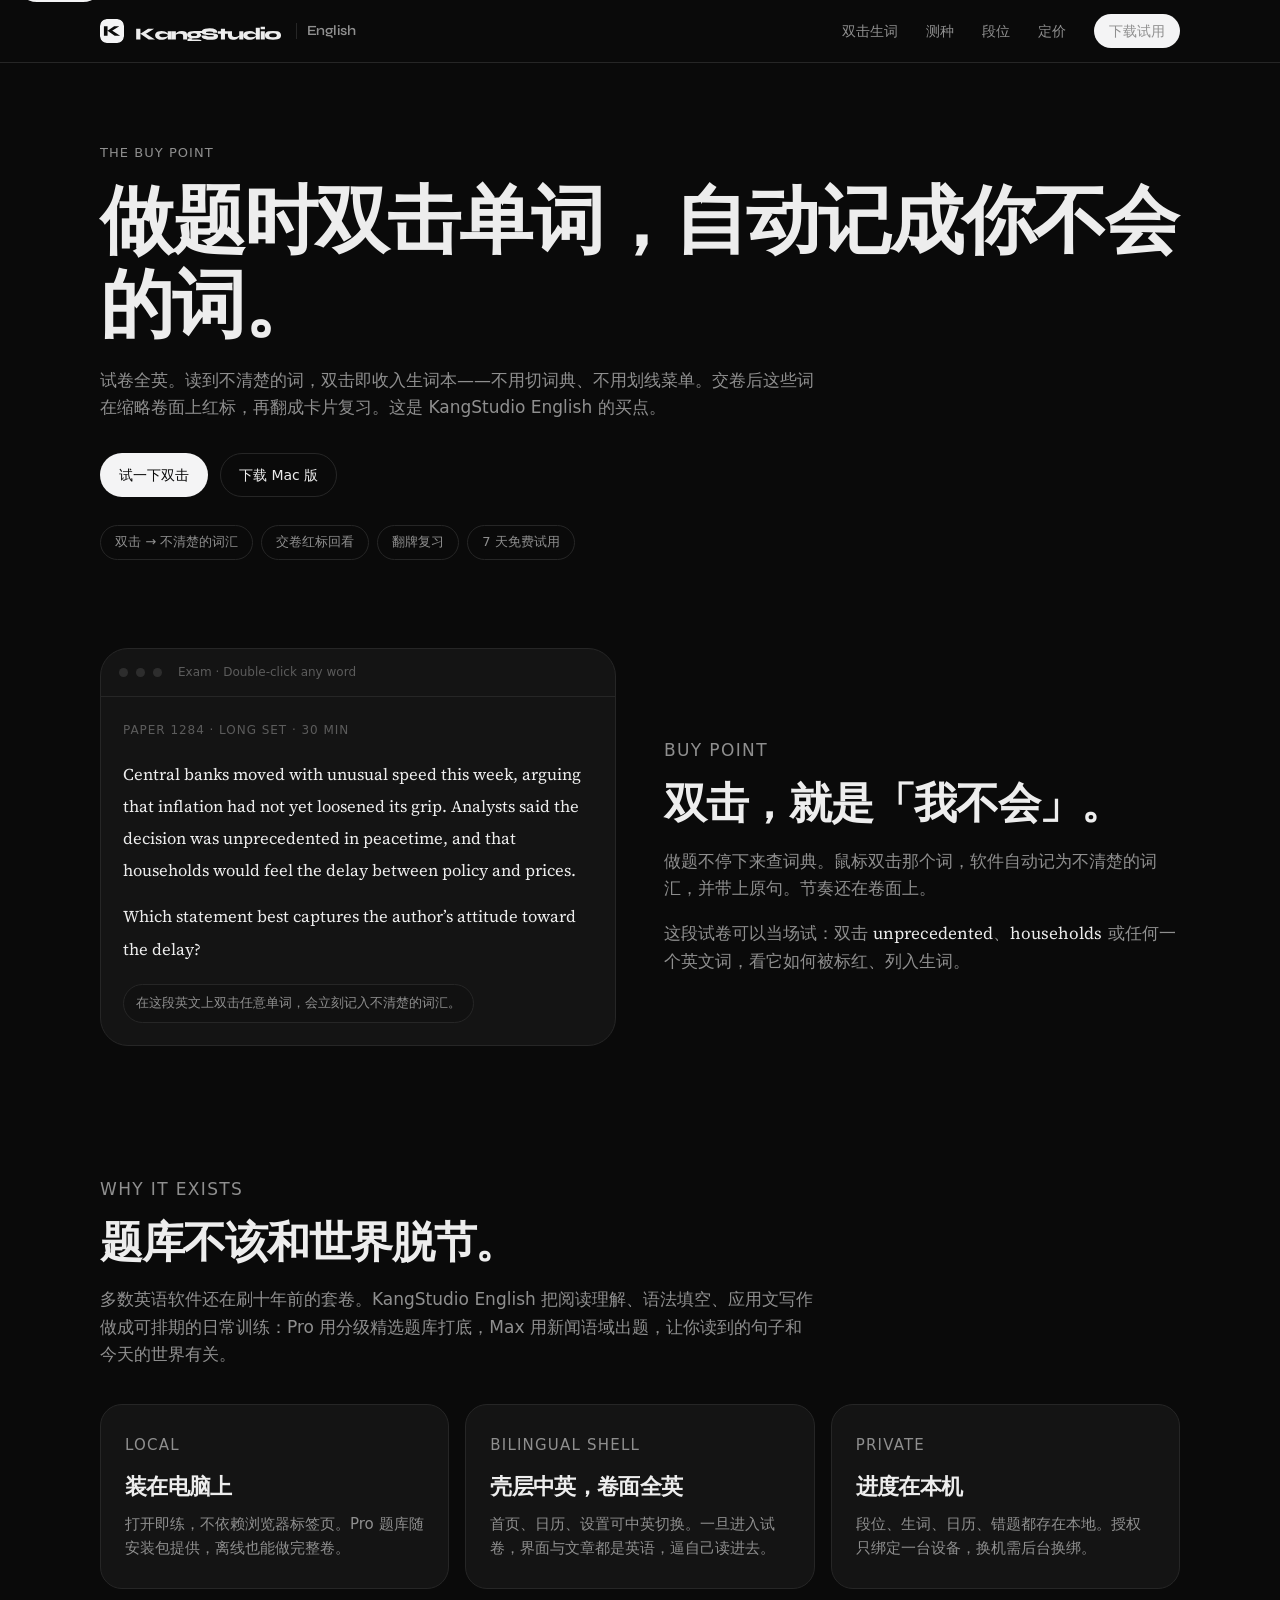
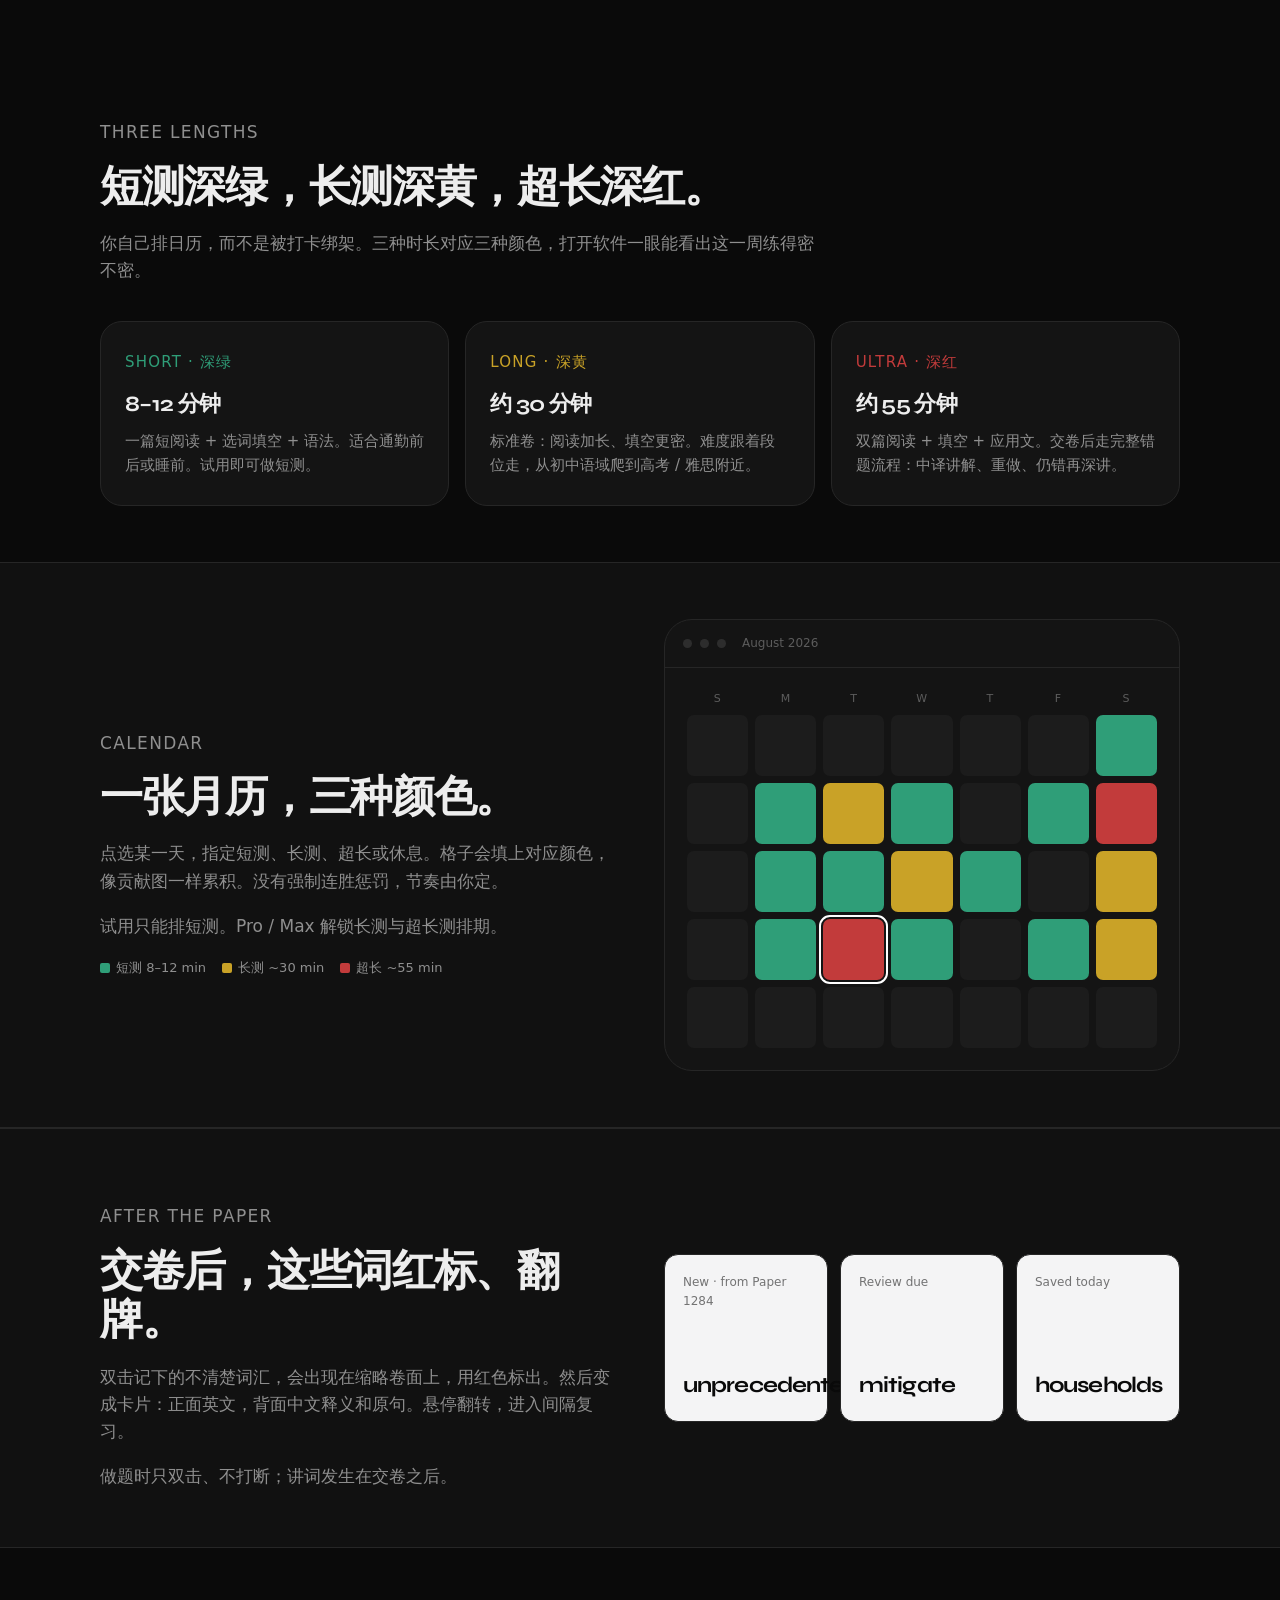
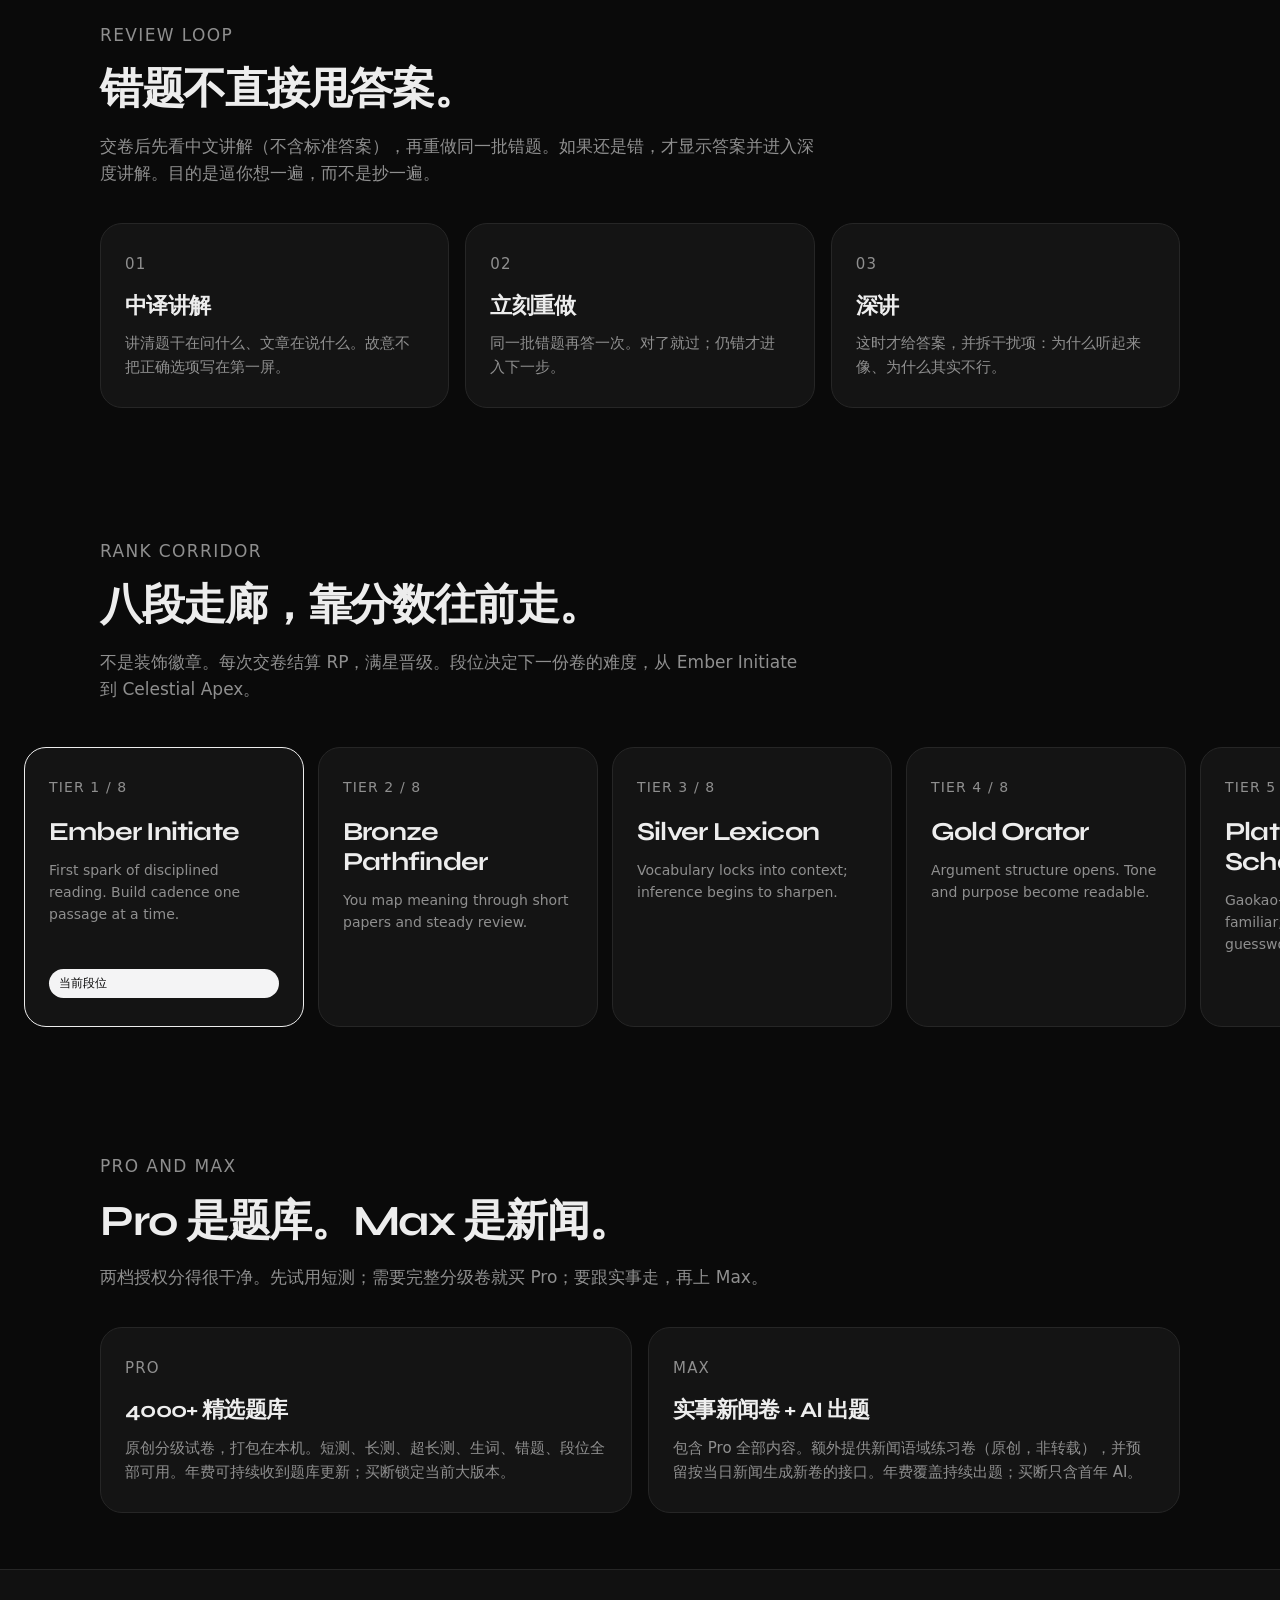
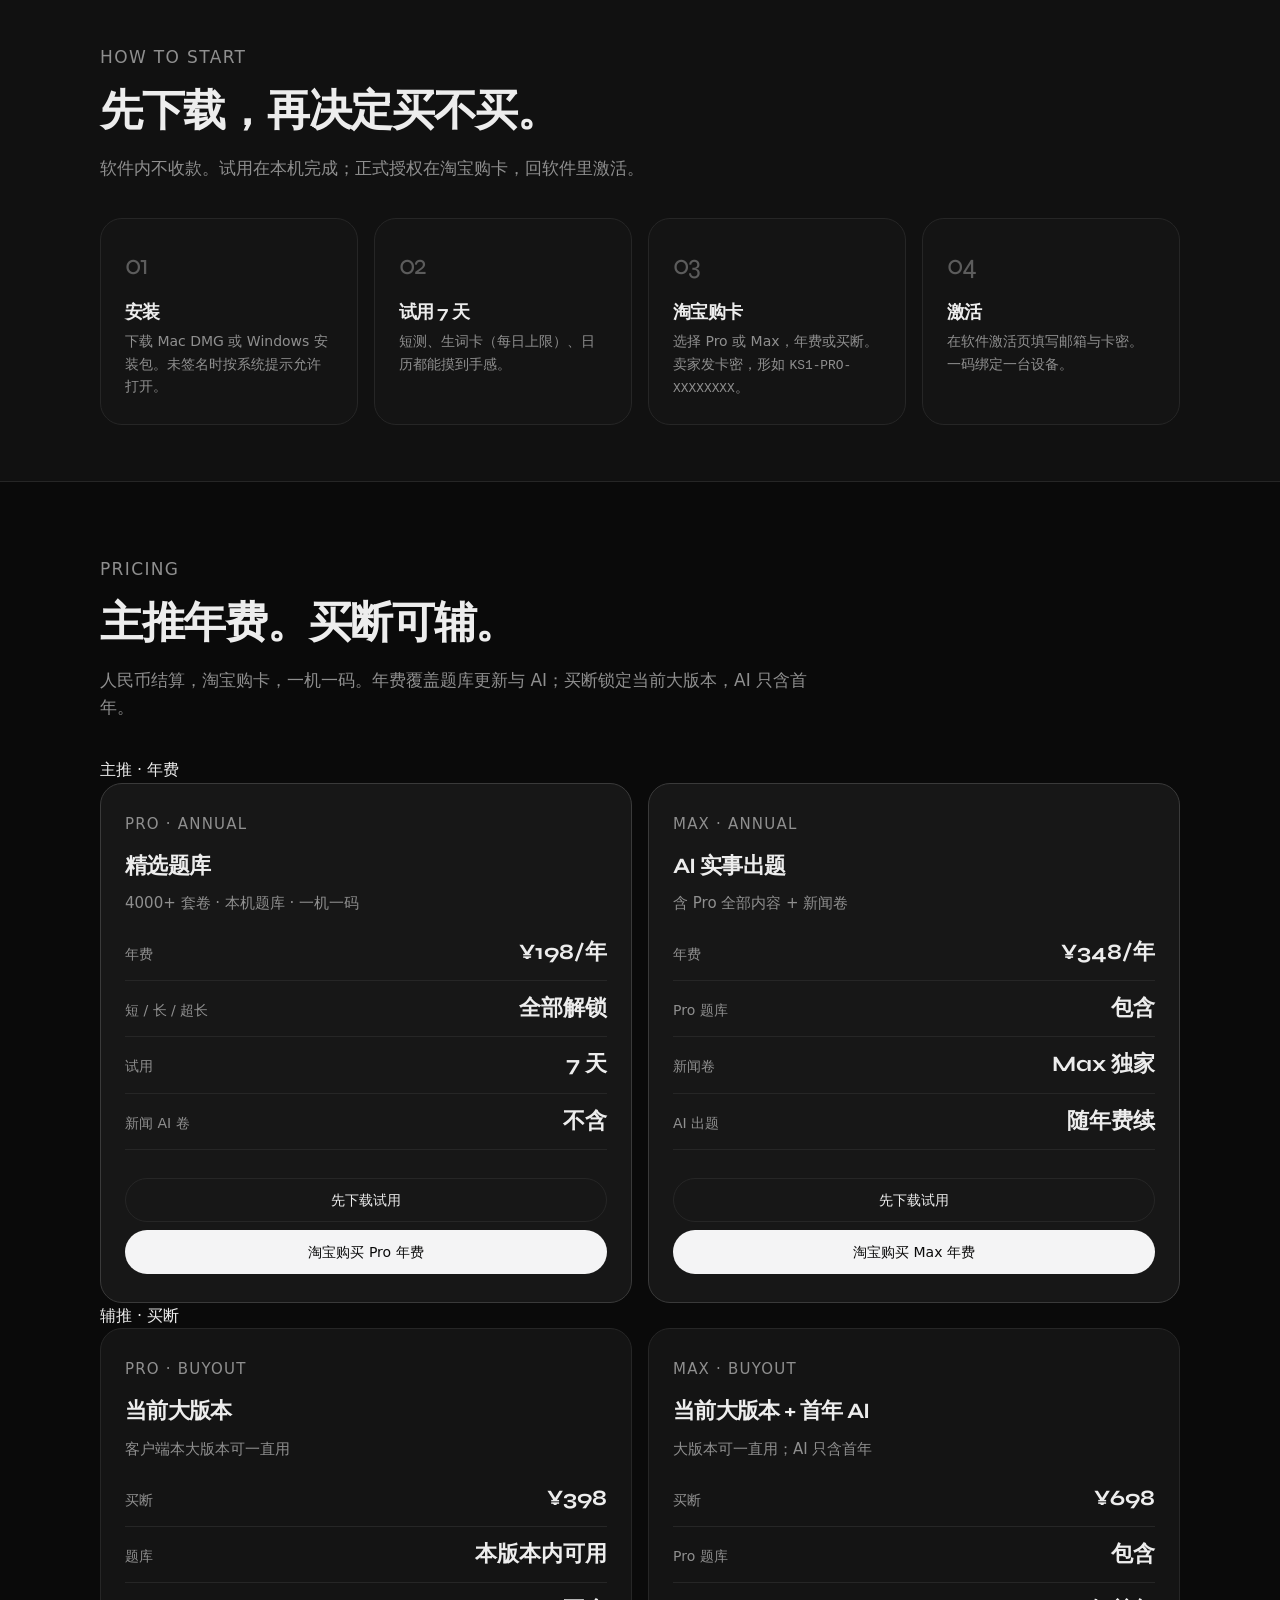
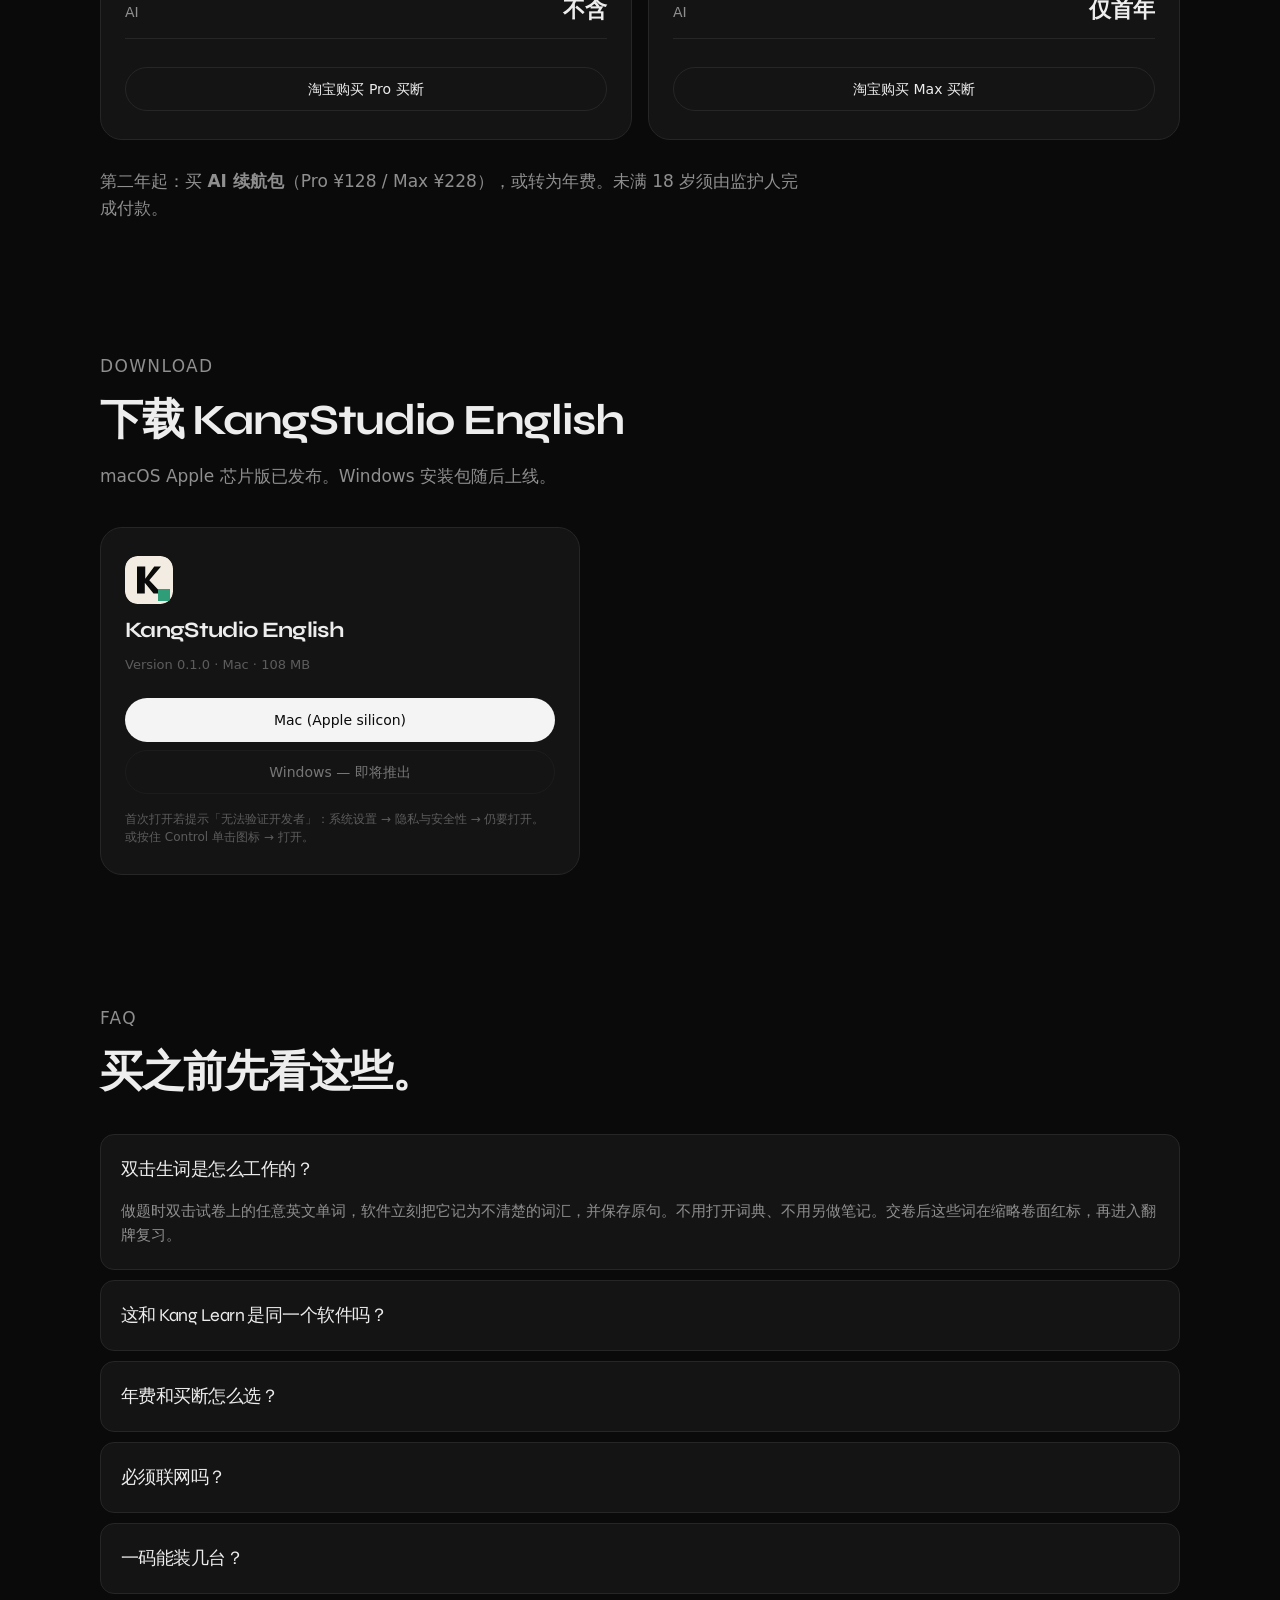
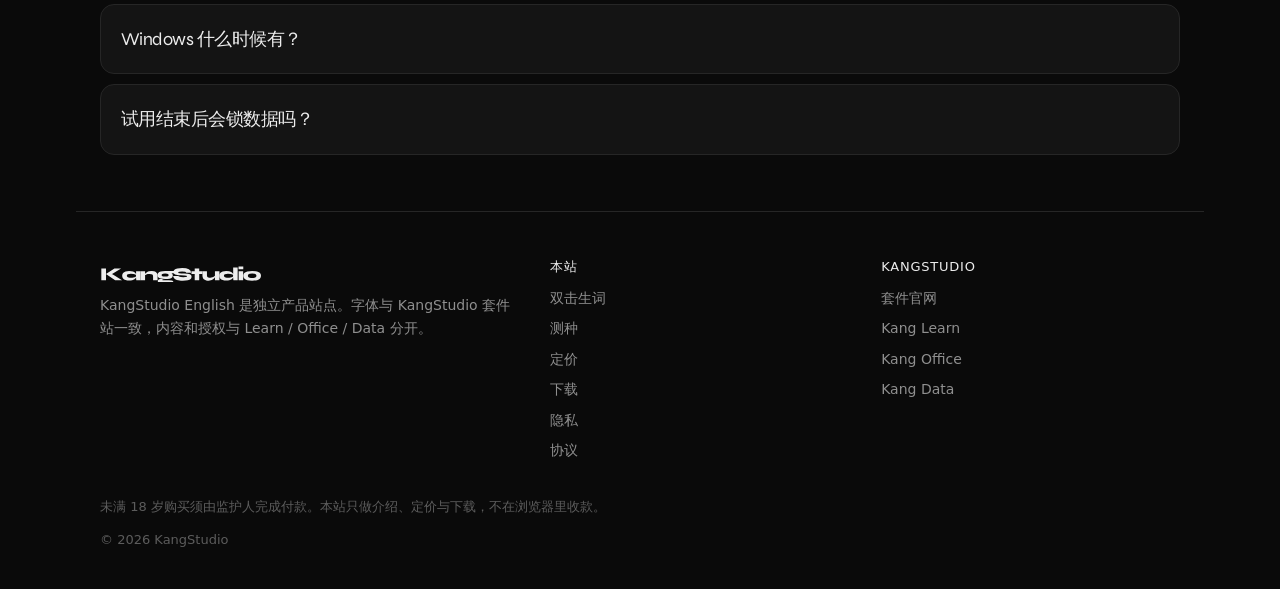
==== index.html @ e3a76028 "Update index.html for the double-click vocab buy point." ====
<!DOCTYPE html>
<html lang="zh-CN">
<head>
  <meta charset="utf-8">
  <meta name="viewport" content="width=device-width, initial-scale=1">
  <title>KangStudio English · 桌面英语学习软件</title>
  <meta name="description" content="做题时双击单词，自动记为不清楚的词汇。KangStudio English：全英试卷、交卷红标、翻牌复习、4000+ 题库。Mac / Windows，7 天试用。">
  <link rel="canonical" href="https://kang998851.github.io/kangstudio-english/">
  <link rel="icon" href="favicon.svg" type="image/svg+xml">
  <link rel="preconnect" href="https://fonts.googleapis.com">
  <link rel="preconnect" href="https://fonts.gstatic.com" crossorigin>
  <link href="https://fonts.googleapis.com/css2?family=Syne:wght@500;600;700;800&family=Source+Serif+4:opsz,wght@8..60,400;8..60,600&display=swap" rel="stylesheet">
  <link rel="stylesheet" href="styles.css">
</head>
<body>
  <a class="skip" href="#main">跳到正文</a>

  <header class="site-header">
    <div class="header-inner">
      <a class="brand" href="#top" aria-label="KangStudio English">
        <svg class="brand-mark" viewBox="0 0 32 32" width="24" height="24" aria-hidden="true">
          <rect width="32" height="32" rx="8.5" fill="currentColor"/>
          <path fill="#0a0a0a" d="M15.57 16.1V15.01L26.8 22.23H19.56L10.03 15.61L18.82 9.77H25.75ZM5.2 9.77H10.06V22.23H5.2Z"/>
        </svg>
        <span class="brand-type" aria-hidden="true"></span>
        <span class="brand-product">English</span>
      </a>

      <input class="nav-check" type="checkbox" id="nav-toggle">
      <label class="nav-toggle" for="nav-toggle">
        <span class="sr-only">打开菜单</span>
        <span class="nav-toggle-bar"></span>
      </label>

      <nav class="nav" aria-label="本页">
        <a href="#buy">双击生词</a>
        <a href="#exams">测种</a>
        <a href="#ranks">段位</a>
        <a href="#pricing">定价</a>
        <a class="btn btn-solid btn-sm" href="#download">下载试用</a>
      </nav>
    </div>
  </header>

  <main id="main">
    <section class="hero" id="top">
      <p class="eyebrow">The buy point</p>
      <h1>做题时双击单词，自动记成你不会的词。</h1>
      <p class="lede">试卷全英。读到不清楚的词，双击即收入生词本——不用切词典、不用划线菜单。交卷后这些词在缩略卷面上红标，再翻成卡片复习。这是 KangStudio English 的买点。</p>
      <div class="hero-actions">
        <a class="btn btn-solid" href="#buy">试一下双击</a>
        <a class="btn btn-ghost" href="#download">下载 Mac 版</a>
      </div>
      <ul class="pills">
        <li>双击 → 不清楚的词汇</li>
        <li>交卷红标回看</li>
        <li>翻牌复习</li>
        <li>7 天免费试用</li>
      </ul>
    </section>

    <section class="section" id="buy">
      <div class="split">
        <div class="chrome">
          <div class="chrome-bar"><i></i><i></i><i></i><span>Exam · Double-click any word</span></div>
          <div class="chrome-body">
            <article class="exam-paper" id="demo-paper">
              <p class="meta">Paper 1284 · Long set · 30 min</p>
              <p>Central banks moved with unusual speed this week, arguing that inflation had not yet loosened its grip. Analysts said the decision was unprecedented in peacetime, and that households would feel the delay between policy and prices.</p>
              <p class="stem">Which statement best captures the author’s attitude toward the delay?</p>
            </article>
            <p class="toast" id="demo-toast">在这段英文上双击任意单词，会立刻记入不清楚的词汇。</p>
            <ul class="saved-words" id="demo-saved" hidden></ul>
          </div>
        </div>
        <div class="split-copy">
          <p class="eyebrow">Buy point</p>
          <h2>双击，就是「我不会」。</h2>
          <p>做题不停下来查词典。鼠标双击那个词，软件自动记为不清楚的词汇，并带上原句。节奏还在卷面上。</p>
          <p>这段试卷可以当场试：双击 <em>unprecedented</em>、<em>households</em> 或任何一个英文词，看它如何被标红、列入生词。</p>
        </div>
      </div>
    </section>

    <section class="section" id="story">
      <div class="section-head">
        <p class="eyebrow">Why it exists</p>
        <h2>题库不该和世界脱节。</h2>
        <p>多数英语软件还在刷十年前的套卷。KangStudio English 把阅读理解、语法填空、应用文写作做成可排期的日常训练：Pro 用分级精选题库打底，Max 用新闻语域出题，让你读到的句子和今天的世界有关。</p>
      </div>
      <div class="card-grid">
        <article class="card">
          <p class="card-kicker">Local</p>
          <h3>装在电脑上</h3>
          <p>打开即练，不依赖浏览器标签页。Pro 题库随安装包提供，离线也能做完整卷。</p>
        </article>
        <article class="card">
          <p class="card-kicker">Bilingual shell</p>
          <h3>壳层中英，卷面全英</h3>
          <p>首页、日历、设置可中英切换。一旦进入试卷，界面与文章都是英语，逼自己读进去。</p>
        </article>
        <article class="card">
          <p class="card-kicker">Private</p>
          <h3>进度在本机</h3>
          <p>段位、生词、日历、错题都存在本地。授权只绑定一台设备，换机需后台换绑。</p>
        </article>
      </div>
    </section>

    <section class="section" id="exams">
      <div class="section-head">
        <p class="eyebrow">Three lengths</p>
        <h2>短测深绿，长测深黄，超长深红。</h2>
        <p>你自己排日历，而不是被打卡绑架。三种时长对应三种颜色，打开软件一眼能看出这一周练得密不密。</p>
      </div>
      <div class="card-grid">
        <article class="card">
          <p class="card-kicker" style="color: var(--short)">Short · 深绿</p>
          <h3>8–12 分钟</h3>
          <p>一篇短阅读 + 选词填空 + 语法。适合通勤前后或睡前。试用即可做短测。</p>
        </article>
        <article class="card">
          <p class="card-kicker" style="color: var(--long)">Long · 深黄</p>
          <h3>约 30 分钟</h3>
          <p>标准卷：阅读加长、填空更密。难度跟着段位走，从初中语域爬到高考 / 雅思附近。</p>
        </article>
        <article class="card">
          <p class="card-kicker" style="color: var(--ultra)">Ultra · 深红</p>
          <h3>约 55 分钟</h3>
          <p>双篇阅读 + 填空 + 应用文。交卷后走完整错题流程：中译讲解、重做、仍错再深讲。</p>
        </article>
      </div>
    </section>

    <section class="section band full-bleed" id="calendar">
      <div class="split">
        <div class="split-copy">
          <p class="eyebrow">Calendar</p>
          <h2>一张月历，三种颜色。</h2>
          <p>点选某一天，指定短测、长测、超长或休息。格子会填上对应颜色，像贡献图一样累积。没有强制连胜惩罚，节奏由你定。</p>
          <p>试用只能排短测。Pro / Max 解锁长测与超长测排期。</p>
          <div class="cal-legend">
            <span><b style="background:var(--short)"></b>短测 8–12 min</span>
            <span><b style="background:var(--long)"></b>长测 ~30 min</span>
            <span><b style="background:var(--ultra)"></b>超长 ~55 min</span>
          </div>
        </div>
        <div class="chrome" aria-hidden="true">
          <div class="chrome-bar"><i></i><i></i><i></i><span>August 2026</span></div>
          <div class="chrome-body">
            <div class="cal">
              <span class="cal-head">S</span><span class="cal-head">M</span><span class="cal-head">T</span><span class="cal-head">W</span><span class="cal-head">T</span><span class="cal-head">F</span><span class="cal-head">S</span>
              <span class="cal-cell"></span>
              <span class="cal-cell"></span>
              <span class="cal-cell"></span>
              <span class="cal-cell"></span>
              <span class="cal-cell"></span>
              <span class="cal-cell"></span>
              <span class="cal-cell short"></span>
              <span class="cal-cell"></span>
              <span class="cal-cell short"></span>
              <span class="cal-cell long"></span>
              <span class="cal-cell short"></span>
              <span class="cal-cell"></span>
              <span class="cal-cell short"></span>
              <span class="cal-cell ultra"></span>
              <span class="cal-cell"></span>
              <span class="cal-cell short"></span>
              <span class="cal-cell short"></span>
              <span class="cal-cell long"></span>
              <span class="cal-cell short"></span>
              <span class="cal-cell"></span>
              <span class="cal-cell long"></span>
              <span class="cal-cell"></span>
              <span class="cal-cell short"></span>
              <span class="cal-cell ultra today"></span>
              <span class="cal-cell short"></span>
              <span class="cal-cell"></span>
              <span class="cal-cell short"></span>
              <span class="cal-cell long"></span>
              <span class="cal-cell"></span>
              <span class="cal-cell"></span>
              <span class="cal-cell"></span>
              <span class="cal-cell"></span>
              <span class="cal-cell"></span>
              <span class="cal-cell"></span>
              <span class="cal-cell"></span>
            </div>
          </div>
        </div>
      </div>
    </section>

    <section class="section band full-bleed" id="vocab">
      <div class="split">
        <div class="split-copy">
          <p class="eyebrow">After the paper</p>
          <h2>交卷后，这些词红标、翻牌。</h2>
          <p>双击记下的不清楚词汇，会出现在缩略卷面上，用红色标出。然后变成卡片：正面英文，背面中文释义和原句。悬停翻转，进入间隔复习。</p>
          <p>做题时只双击、不打断；讲词发生在交卷之后。</p>
        </div>
        <div class="cards-row" aria-hidden="true">
          <div class="flip">
            <div class="flip-inner">
              <div class="flip-face flip-front"><small>New · from Paper 1284</small><strong>unprecedented</strong></div>
              <div class="flip-face flip-back"><small>原句语境</small><strong>前所未有的</strong></div>
            </div>
          </div>
          <div class="flip">
            <div class="flip-inner">
              <div class="flip-face flip-front"><small>Review due</small><strong>mitigate</strong></div>
              <div class="flip-face flip-back"><small>减轻；缓解</small><strong>减轻冲击</strong></div>
            </div>
          </div>
          <div class="flip">
            <div class="flip-inner">
              <div class="flip-face flip-front"><small>Saved today</small><strong>households</strong></div>
              <div class="flip-face flip-back"><small>家庭；住户</small><strong>会感受到滞后期</strong></div>
            </div>
          </div>
        </div>
      </div>
    </section>

    <section class="section" id="review">
      <div class="section-head">
        <p class="eyebrow">Review loop</p>
        <h2>错题不直接甩答案。</h2>
        <p>交卷后先看中文讲解（不含标准答案），再重做同一批错题。如果还是错，才显示答案并进入深度讲解。目的是逼你想一遍，而不是抄一遍。</p>
      </div>
      <div class="card-grid">
        <article class="card">
          <p class="card-kicker">01</p>
          <h3>中译讲解</h3>
          <p>讲清题干在问什么、文章在说什么。故意不把正确选项写在第一屏。</p>
        </article>
        <article class="card">
          <p class="card-kicker">02</p>
          <h3>立刻重做</h3>
          <p>同一批错题再答一次。对了就过；仍错才进入下一步。</p>
        </article>
        <article class="card">
          <p class="card-kicker">03</p>
          <h3>深讲</h3>
          <p>这时才给答案，并拆干扰项：为什么听起来像、为什么其实不行。</p>
        </article>
      </div>
    </section>

    <section class="section full-bleed" id="ranks" style="padding-bottom: 24px;">
      <div class="section-head">
        <p class="eyebrow">Rank corridor</p>
        <h2>八段走廊，靠分数往前走。</h2>
        <p>不是装饰徽章。每次交卷结算 RP，满星晋级。段位决定下一份卷的难度，从 Ember Initiate 到 Celestial Apex。</p>
      </div>
      <div class="ranks" tabindex="0" aria-label="段位走廊">
        <article class="rank-card now">
          <div>
            <p class="card-kicker">Tier 1 / 8</p>
            <h3>Ember Initiate</h3>
            <p>First spark of disciplined reading. Build cadence one passage at a time.</p>
          </div>
          <span class="tag">当前段位</span>
        </article>
        <article class="rank-card">
          <div>
            <p class="card-kicker">Tier 2 / 8</p>
            <h3>Bronze Pathfinder</h3>
            <p>You map meaning through short papers and steady review.</p>
          </div>
        </article>
        <article class="rank-card">
          <div>
            <p class="card-kicker">Tier 3 / 8</p>
            <h3>Silver Lexicon</h3>
            <p>Vocabulary locks into context; inference begins to sharpen.</p>
          </div>
        </article>
        <article class="rank-card">
          <div>
            <p class="card-kicker">Tier 4 / 8</p>
            <h3>Gold Orator</h3>
            <p>Argument structure opens. Tone and purpose become readable.</p>
          </div>
        </article>
        <article class="rank-card">
          <div>
            <p class="card-kicker">Tier 5 / 8</p>
            <h3>Platinum Scholar</h3>
            <p>Gaokao-length papers feel familiar; precision replaces guesswork.</p>
          </div>
        </article>
        <article class="rank-card">
          <div>
            <p class="card-kicker">Tier 6 / 8</p>
            <h3>Obsidian Virtuoso</h3>
            <p>Dense prose yields. You hear the writer behind the lines.</p>
          </div>
        </article>
        <article class="rank-card">
          <div>
            <p class="card-kicker">Tier 7 / 8</p>
            <h3>Diamond Sovereign</h3>
            <p>Control under pressure: long papers, clean timing, calm judgment.</p>
          </div>
        </article>
        <article class="rank-card">
          <div>
            <p class="card-kicker">Tier 8 / 8</p>
            <h3>Celestial Apex</h3>
            <p>Mastery without noise — the highest corridor of the archive.</p>
          </div>
        </article>
      </div>
    </section>

    <section class="section" id="max">
      <div class="section-head">
        <p class="eyebrow">Pro and Max</p>
        <h2>Pro 是题库。Max 是新闻。</h2>
        <p>两档授权分得很干净。先试用短测；需要完整分级卷就买 Pro；要跟实事走，再上 Max。</p>
      </div>
      <div class="card-grid two">
        <article class="card">
          <p class="card-kicker">Pro</p>
          <h3>4000+ 精选题库</h3>
          <p>原创分级试卷，打包在本机。短测、长测、超长测、生词、错题、段位全部可用。年费可持续收到题库更新；买断锁定当前大版本。</p>
        </article>
        <article class="card">
          <p class="card-kicker">Max</p>
          <h3>实事新闻卷 + AI 出题</h3>
          <p>包含 Pro 全部内容。额外提供新闻语域练习卷（原创，非转载），并预留按当日新闻生成新卷的接口。年费覆盖持续出题；买断只含首年 AI。</p>
        </article>
      </div>
    </section>

    <section class="section band full-bleed" id="how">
      <div class="section-head">
        <p class="eyebrow">How to start</p>
        <h2>先下载，再决定买不买。</h2>
        <p>软件内不收款。试用在本机完成；正式授权在淘宝购卡，回软件里激活。</p>
      </div>
      <div class="steps">
        <article class="step">
          <em>01</em>
          <h3>安装</h3>
          <p>下载 Mac DMG 或 Windows 安装包。未签名时按系统提示允许打开。</p>
        </article>
        <article class="step">
          <em>02</em>
          <h3>试用 7 天</h3>
          <p>短测、生词卡（每日上限）、日历都能摸到手感。</p>
        </article>
        <article class="step">
          <em>03</em>
          <h3>淘宝购卡</h3>
          <p>选择 Pro 或 Max，年费或买断。卖家发卡密，形如 <code>KS1-PRO-XXXXXXXX</code>。</p>
        </article>
        <article class="step">
          <em>04</em>
          <h3>激活</h3>
          <p>在软件激活页填写邮箱与卡密。一码绑定一台设备。</p>
        </article>
      </div>
    </section>

    <section class="section" id="pricing">
      <div class="section-head">
        <p class="eyebrow">Pricing</p>
        <h2>主推年费。买断可辅。</h2>
        <p>人民币结算，淘宝购卡，一机一码。年费覆盖题库更新与 AI；买断锁定当前大版本，AI 只含首年。</p>
      </div>

      <p class="price-lane">主推 · 年费</p>
      <div class="pricing-grid">
        <article class="card price-card featured">
          <p class="card-kicker">Pro · Annual</p>
          <h3>精选题库</h3>
          <p class="price-note">4000+ 套卷 · 本机题库 · 一机一码</p>
          <ul class="price-list">
            <li><span>年费</span><strong>¥198/年</strong></li>
            <li><span>短 / 长 / 超长</span><strong>全部解锁</strong></li>
            <li><span>试用</span><strong>7 天</strong></li>
            <li><span>新闻 AI 卷</span><strong>不含</strong></li>
          </ul>
          <div class="price-actions">
            <a class="btn btn-ghost btn-block" href="#download">先下载试用</a>
            <a class="btn btn-solid btn-block buy-link" id="buy-pro" href="#" rel="noopener">淘宝购买 Pro 年费</a>
          </div>
        </article>
        <article class="card price-card featured">
          <p class="card-kicker">Max · Annual</p>
          <h3>AI 实事出题</h3>
          <p class="price-note">含 Pro 全部内容 + 新闻卷</p>
          <ul class="price-list">
            <li><span>年费</span><strong>¥348/年</strong></li>
            <li><span>Pro 题库</span><strong>包含</strong></li>
            <li><span>新闻卷</span><strong>Max 独家</strong></li>
            <li><span>AI 出题</span><strong>随年费续</strong></li>
          </ul>
          <div class="price-actions">
            <a class="btn btn-ghost btn-block" href="#download">先下载试用</a>
            <a class="btn btn-solid btn-block buy-link" id="buy-max" href="#" rel="noopener">淘宝购买 Max 年费</a>
          </div>
        </article>
      </div>

      <p class="price-lane">辅推 · 买断</p>
      <div class="pricing-grid">
        <article class="card price-card">
          <p class="card-kicker">Pro · Buyout</p>
          <h3>当前大版本</h3>
          <p class="price-note">客户端本大版本可一直用</p>
          <ul class="price-list">
            <li><span>买断</span><strong>¥398</strong></li>
            <li><span>题库</span><strong>本版本内可用</strong></li>
            <li><span>AI</span><strong>不含</strong></li>
          </ul>
          <div class="price-actions">
            <a class="btn btn-ghost btn-block buy-link" href="#" rel="noopener">淘宝购买 Pro 买断</a>
          </div>
        </article>
        <article class="card price-card">
          <p class="card-kicker">Max · Buyout</p>
          <h3>当前大版本 + 首年 AI</h3>
          <p class="price-note">大版本可一直用；AI 只含首年</p>
          <ul class="price-list">
            <li><span>买断</span><strong>¥698</strong></li>
            <li><span>Pro 题库</span><strong>包含</strong></li>
            <li><span>AI</span><strong>仅首年</strong></li>
          </ul>
          <div class="price-actions">
            <a class="btn btn-ghost btn-block buy-link" href="#" rel="noopener">淘宝购买 Max 买断</a>
          </div>
        </article>
      </div>
      <p class="lede" style="margin-top:28px">第二年起：买 <strong>AI 续航包</strong>（Pro ¥128 / Max ¥228），或转为年费。未满 18 岁须由监护人完成付款。</p>
    </section>

    <section class="section" id="download">
      <div class="section-head">
        <p class="eyebrow">Download</p>
        <h2>下载 KangStudio English</h2>
        <p>macOS Apple 芯片版已发布。Windows 安装包随后上线。</p>
      </div>
      <div class="download-wrap">
        <article class="card download-card" data-download-app="english">
          <img class="product-logo" src="logos/kang-english.svg" width="48" height="48" alt="">
          <h3>KangStudio English</h3>
          <p class="muted" data-download-note>正在检查安装包…</p>
          <div class="download-actions">
            <a class="btn btn-solid btn-block is-disabled" data-download-mac aria-disabled="true">Mac (Apple silicon)</a>
            <a class="btn btn-ghost btn-block is-disabled" data-download-win aria-disabled="true">Windows — 即将推出</a>
          </div>
          <p class="hint">首次打开若提示「无法验证开发者」：系统设置 → 隐私与安全性 → 仍要打开。或按住 Control 单击图标 → 打开。</p>
        </article>
      </div>
    </section>

    <section class="section" id="faq">
      <div class="section-head">
        <p class="eyebrow">FAQ</p>
        <h2>买之前先看这些。</h2>
      </div>
      <div class="faq">
        <details open>
          <summary>双击生词是怎么工作的？</summary>
          <p>做题时双击试卷上的任意英文单词，软件立刻把它记为不清楚的词汇，并保存原句。不用打开词典、不用另做笔记。交卷后这些词在缩略卷面红标，再进入翻牌复习。</p>
        </details>
        <details>
          <summary>这和 Kang Learn 是同一个软件吗？</summary>
          <p>不是。Kang Learn 仍是套件里的学习规划软件。KangStudio English 是完全独立的英语刷题产品，有自己的题库、日历测种和段位。</p>
        </details>
        <details>
          <summary>年费和买断怎么选？</summary>
          <p>主推年费：Pro ¥198/年，Max ¥348/年，题库更新与 AI 按年续。辅推买断：Pro ¥398、Max ¥698，当前大版本可一直用，但 AI 只含首年。第二年起买 AI 续航包（Pro ¥128 / Max ¥228），或转为年费。</p>
        </details>
        <details>
          <summary>必须联网吗？</summary>
          <p>Pro 题库在本机，做题、生词、错题、段位都可以离线。Max 的新闻卷和日后的实时出题需要网络。</p>
        </details>
        <details>
          <summary>一码能装几台？</summary>
          <p>同时只能激活 1 台。换电脑需要联系换绑，不能把同一张卡密挂在多台机器上。</p>
        </details>
        <details>
          <summary>Windows 什么时候有？</summary>
          <p>同一套代码，Windows 安装包在打包完成后会开放本页下载按钮。授权本身是双端通，只是同时只能开一台。</p>
        </details>
        <details>
          <summary>试用结束后会锁数据吗？</summary>
          <p>试用到期后无法继续开新的长测 / 超长测。本机已有的生词和记录还在；激活 Pro 或 Max 后接上即可。</p>
        </details>
      </div>
    </section>
  </main>

  <footer class="site-footer">
    <div class="footer-grid">
      <div>
        <p class="brand footer-brand"><span class="brand-type" aria-hidden="true"></span><span class="sr-only">KangStudio</span></p>
        <p>KangStudio English 是独立产品站点。字体与 KangStudio 套件站一致，内容和授权与 Learn / Office / Data 分开。</p>
      </div>
      <div>
        <h2>本站</h2>
        <ul>
          <li><a href="#buy">双击生词</a></li>
          <li><a href="#exams">测种</a></li>
          <li><a href="#pricing">定价</a></li>
          <li><a href="#download">下载</a></li>
          <li><a href="privacy.html">隐私</a></li>
          <li><a href="terms.html">协议</a></li>
        </ul>
      </div>
      <div>
        <h2>KangStudio</h2>
        <ul>
          <li><a href="https://kang998851.github.io/">套件官网</a></li>
          <li><a href="https://kang998851.github.io/#products">Kang Learn</a></li>
          <li><a href="https://kang998851.github.io/#products">Kang Office</a></li>
          <li><a href="https://kang998851.github.io/#products">Kang Data</a></li>
        </ul>
      </div>
    </div>
    <p class="footer-legal">未满 18 岁购买须由监护人完成付款。本站只做介绍、定价与下载，不在浏览器里收款。</p>
    <p class="footer-copy">© 2026 KangStudio</p>
  </footer>

  <script src="download.js"></script>
  <script src="demo.js"></script>
  <script>
    fetch("site-config.json")
      .then((r) => r.json())
      .then((cfg) => {
        const url = cfg.taobaoUrl || "#";
        document.querySelectorAll(".buy-link").forEach((el) => {
          el.href = url;
        });
      })
      .catch(() => {});
  </script>
</body>
</html>
---- styles.css ----
:root {
  --bg: #0a0a0a;
  --bg-elevated: #111111;
  --bg-card: #141414;
  --line: #262626;
  --text: #ededed;
  --muted: #8f8f8f;
  --faint: #5c5c5c;
  --solid: #f4f4f5;
  --solid-text: #0a0a0a;
  --radius: 22px;
  --radius-sm: 14px;
  --max: 1080px;
  --display: "Syne", ui-sans-serif, system-ui, sans-serif;
  --sans: ui-sans-serif, system-ui, "Segoe UI", "PingFang SC", sans-serif;
  --serif: "Source Serif 4", Georgia, "Songti SC", serif;
  --short: #2f9e78;
  --long: #c9a227;
  --ultra: #c23b3b;
}

*,
*::before,
*::after {
  box-sizing: border-box;
}

html {
  scroll-behavior: smooth;
  scroll-padding-top: 72px;
}

body {
  margin: 0;
  background: var(--bg);
  color: var(--text);
  font-family: var(--sans);
  font-size: 16px;
  line-height: 1.6;
  -webkit-font-smoothing: antialiased;
}

img,
svg {
  display: block;
}

a {
  color: inherit;
  text-decoration: none;
}

h1,
h2,
h3,
h4,
.brand {
  font-family: var(--display);
  font-weight: 700;
  letter-spacing: -0.03em;
  line-height: 1.15;
}

h1,
h2,
h3,
h4,
p,
ul,
dl,
figure {
  margin: 0;
}

button,
input {
  font: inherit;
}

.sr-only {
  position: absolute;
  width: 1px;
  height: 1px;
  padding: 0;
  margin: -1px;
  overflow: hidden;
  clip: rect(0, 0, 0, 0);
  white-space: nowrap;
  border: 0;
}

.skip {
  position: absolute;
  left: 16px;
  top: -40px;
  z-index: 20;
  padding: 8px 12px;
  background: var(--solid);
  color: var(--solid-text);
  border-radius: 999px;
}

.skip:focus {
  top: 12px;
}

.site-header {
  position: sticky;
  top: 0;
  z-index: 10;
  background: var(--bg);
  border-bottom: 1px solid var(--line);
}

.header-inner {
  position: relative;
  display: flex;
  align-items: center;
  justify-content: space-between;
  gap: 24px;
  max-width: calc(var(--max) + 48px);
  margin: 0 auto;
  padding: 14px 24px;
}

.brand {
  display: inline-flex;
  align-items: center;
  gap: 11px;
  font-size: 16px;
  font-weight: 800;
  letter-spacing: -0.06em;
  color: var(--text);
}

.brand-type {
  display: block;
  width: 148px;
  height: 20px;
  background: currentColor;
  -webkit-mask: url("logos/kangstudio-type.svg") left center / contain no-repeat;
  mask: url("logos/kangstudio-type.svg") left center / contain no-repeat;
}

.brand-product {
  margin-left: 2px;
  padding-left: 10px;
  border-left: 1px solid var(--line);
  color: var(--muted);
  font-family: var(--display);
  font-size: 14px;
  font-weight: 600;
  letter-spacing: -0.04em;
}

.footer-brand .brand-type {
  width: 168px;
  height: 22px;
}

.brand-mark {
  color: var(--solid);
  flex: none;
  border-radius: 7px;
}

.nav-check {
  display: none;
}

.nav-toggle {
  display: none;
  width: 40px;
  height: 40px;
  place-items: center;
  border: 1px solid var(--line);
  border-radius: 999px;
  cursor: pointer;
}

.nav-toggle-bar,
.nav-toggle-bar::before,
.nav-toggle-bar::after {
  display: block;
  width: 14px;
  height: 1.5px;
  background: var(--text);
  border-radius: 2px;
}

.nav-toggle-bar {
  position: relative;
}

.nav-toggle-bar::before,
.nav-toggle-bar::after {
  content: "";
  position: absolute;
  left: 0;
}

.nav-toggle-bar::before {
  top: -5px;
}

.nav-toggle-bar::after {
  top: 5px;
}

.nav {
  display: flex;
  align-items: center;
  gap: 28px;
}

.nav a {
  color: var(--muted);
  font-size: 14px;
}

.nav a:hover,
.nav a:focus-visible {
  color: var(--text);
}

.btn {
  display: inline-flex;
  align-items: center;
  justify-content: center;
  min-height: 44px;
  padding: 0 18px;
  border-radius: 999px;
  border: 1px solid transparent;
  font-family: var(--sans);
  font-size: 14px;
  font-weight: 500;
  line-height: 1;
  cursor: pointer;
}

.btn-sm {
  min-height: 34px;
  padding: 0 14px;
  font-size: 13px;
}

.btn-solid {
  background: var(--solid);
  color: var(--solid-text);
}

.btn-solid:hover,
.btn-solid:focus-visible {
  background: #ffffff;
}

.btn-ghost {
  background: transparent;
  border-color: var(--line);
  color: var(--text);
}

.btn-ghost:hover,
.btn-ghost:focus-visible {
  border-color: #3a3a3a;
  background: var(--bg-elevated);
}

.btn-block {
  width: 100%;
}

.is-disabled {
  opacity: 0.45;
  cursor: not-allowed;
  pointer-events: none;
}

.hero,
.section,
.site-footer {
  max-width: calc(var(--max) + 48px);
  margin: 0 auto;
  padding: 88px 24px;
}

.hero {
  padding-top: 80px;
  padding-bottom: 32px;
}

.eyebrow {
  margin-bottom: 16px;
  color: var(--muted);
  font-size: 13px;
  letter-spacing: 0.08em;
  text-transform: uppercase;
}

.hero h1 {
  max-width: 16em;
  font-size: clamp(2.4rem, 6vw, 4.6rem);
  font-weight: 800;
}

.lede,
.section-head p,
.split-copy p {
  max-width: 42em;
  margin-top: 18px;
  color: var(--muted);
  font-size: 17px;
}

.hero-actions {
  display: flex;
  flex-wrap: wrap;
  gap: 12px;
  margin-top: 32px;
}

.pills {
  display: flex;
  flex-wrap: wrap;
  gap: 8px;
  margin: 28px 0 0;
  padding: 0;
  list-style: none;
}

.pills li {
  border: 1px solid var(--line);
  border-radius: 999px;
  padding: 6px 14px;
  color: var(--muted);
  font-size: 13px;
}

.section {
  padding-top: 56px;
  padding-bottom: 56px;
}

.section-head {
  margin-bottom: 36px;
}

.section-head h2,
.split-copy h2 {
  font-size: clamp(1.9rem, 3.4vw, 2.7rem);
}

.full-bleed {
  max-width: none;
  padding-left: 0;
  padding-right: 0;
}

.full-bleed .section-head,
.full-bleed .split,
.full-bleed .card-grid,
.full-bleed .faq,
.full-bleed .steps,
.full-bleed .download-wrap {
  max-width: calc(var(--max) + 48px);
  margin-left: auto;
  margin-right: auto;
  padding-left: 24px;
  padding-right: 24px;
}

.band {
  border-top: 1px solid var(--line);
  border-bottom: 1px solid var(--line);
  background: var(--bg-elevated);
}

.card-grid {
  display: grid;
  grid-template-columns: repeat(3, 1fr);
  gap: 16px;
}

.card-grid.two {
  grid-template-columns: 1fr 1fr;
}

.card {
  padding: 28px 24px;
  background: var(--bg-card);
  border: 1px solid var(--line);
  border-radius: var(--radius);
}

.card-kicker {
  margin-bottom: 18px;
  color: var(--faint);
  font-size: 12px;
  letter-spacing: 0.08em;
  text-transform: uppercase;
}

.card h3 {
  margin-bottom: 12px;
  font-size: 22px;
}

.card p {
  color: var(--muted);
  font-size: 15px;
}

.product-logo {
  width: 48px;
  height: 48px;
  margin: 0 0 14px;
  border-radius: 12px;
}

.split {
  display: grid;
  grid-template-columns: 1fr 1fr;
  gap: 48px;
  align-items: center;
}

.split-copy h2 {
  margin-top: 8px;
}

.chrome {
  overflow: hidden;
  border: 1px solid var(--line);
  border-radius: 28px;
  background: var(--bg-card);
}

.chrome-bar {
  display: flex;
  align-items: center;
  gap: 8px;
  padding: 14px 18px;
  border-bottom: 1px solid var(--line);
}

.chrome-bar i {
  width: 9px;
  height: 9px;
  border-radius: 50%;
  background: #2d2d2d;
}

.chrome-bar span {
  margin-left: 8px;
  color: var(--faint);
  font-size: 12px;
}

.chrome-body {
  padding: 22px;
}

.exam-paper {
  font-family: var(--serif);
  font-size: 16.5px;
  line-height: 1.95;
  color: var(--text);
  cursor: text;
  user-select: text;
}

.exam-paper .meta {
  margin-bottom: 16px;
  color: var(--faint);
  font-family: var(--sans);
  font-size: 12px;
  letter-spacing: 0.08em;
  text-transform: uppercase;
}

.exam-paper .stem {
  margin-top: 14px;
}

.exam-paper ::selection {
  background: rgba(194, 59, 59, 0.35);
}

.word {
  background: rgba(194, 59, 59, 0.22);
  border-bottom: 1px solid var(--ultra);
  cursor: text;
}

.toast {
  display: inline-flex;
  margin-top: 18px;
  padding: 8px 12px;
  border: 1px solid var(--line);
  border-radius: 999px;
  background: var(--bg-elevated);
  color: var(--muted);
  font-family: var(--sans);
  font-size: 13px;
}

.toast.is-saved {
  border-color: #3a3a3a;
  color: var(--text);
}

.saved-words {
  display: flex;
  flex-wrap: wrap;
  gap: 8px;
  margin: 14px 0 0;
  padding: 0;
  list-style: none;
}

.saved-words[hidden] {
  display: none;
}

.saved-words li {
  display: inline-flex;
  align-items: center;
  gap: 8px;
  padding: 6px 12px;
  border: 1px solid var(--line);
  border-radius: 999px;
  background: var(--bg-elevated);
  font-size: 13px;
}

.saved-words strong {
  font-family: var(--display);
  letter-spacing: -0.03em;
}

.saved-words span {
  color: var(--ultra);
  font-size: 11px;
  letter-spacing: 0.08em;
  text-transform: uppercase;
}

.split-copy em {
  font-style: normal;
  color: var(--text);
  font-family: var(--serif);
}

.cards-row {
  display: grid;
  grid-template-columns: repeat(3, 1fr);
  gap: 12px;
  perspective: 900px;
}

.flip {
  height: 168px;
}

.flip-inner {
  position: relative;
  width: 100%;
  height: 100%;
  transform-style: preserve-3d;
  transition: transform 0.7s cubic-bezier(0.22, 1, 0.36, 1);
}

.flip:hover .flip-inner,
.flip:focus-within .flip-inner {
  transform: rotateY(180deg);
}

.flip-face {
  position: absolute;
  inset: 0;
  display: flex;
  flex-direction: column;
  justify-content: space-between;
  padding: 18px;
  border: 1px solid var(--line);
  border-radius: var(--radius-sm);
  backface-visibility: hidden;
}

.flip-front {
  background: var(--solid);
  color: var(--solid-text);
}

.flip-back {
  background: var(--bg-elevated);
  color: var(--text);
  transform: rotateY(180deg);
}

.flip-face strong {
  font-family: var(--display);
  font-size: 22px;
  letter-spacing: -0.04em;
}

.flip-face small {
  color: inherit;
  opacity: 0.55;
  font-size: 12px;
}

.cal {
  display: grid;
  grid-template-columns: repeat(7, 1fr);
  gap: 7px;
}

.cal-head {
  color: var(--faint);
  font-size: 11px;
  letter-spacing: 0.06em;
  text-align: center;
  text-transform: uppercase;
}

.cal-cell {
  aspect-ratio: 1;
  border-radius: 7px;
  background: #1c1c1c;
}

.cal-cell.short {
  background: var(--short);
}

.cal-cell.long {
  background: var(--long);
}

.cal-cell.ultra {
  background: var(--ultra);
}

.cal-cell.today {
  outline: 2px solid #fff;
  outline-offset: 2px;
}

.cal-legend {
  display: flex;
  flex-wrap: wrap;
  gap: 16px;
  margin-top: 18px;
  color: var(--muted);
  font-size: 13px;
}

.cal-legend b {
  display: inline-block;
  width: 10px;
  height: 10px;
  margin-right: 6px;
  border-radius: 2px;
  vertical-align: -1px;
}

.ranks {
  display: flex;
  gap: 14px;
  overflow-x: auto;
  padding: 8px 24px 28px;
  scroll-snap-type: x mandatory;
}

.rank-card {
  flex: 0 0 min(78vw, 280px);
  min-height: 280px;
  display: flex;
  flex-direction: column;
  justify-content: space-between;
  padding: 28px 24px;
  border: 1px solid var(--line);
  border-radius: var(--radius);
  background: var(--bg-card);
  scroll-snap-align: center;
}

.rank-card.now {
  border-color: var(--text);
}

.rank-card h3 {
  margin: 10px 0 12px;
  font-size: 26px;
}

.rank-card p {
  color: var(--muted);
  font-size: 14px;
}

.rank-card .tag {
  display: inline-flex;
  margin-top: 20px;
  padding: 5px 10px;
  border-radius: 999px;
  background: var(--solid);
  color: var(--solid-text);
  font-size: 12px;
}

.steps {
  display: grid;
  grid-template-columns: repeat(4, 1fr);
  gap: 16px;
}

.step {
  padding: 24px;
  border: 1px solid var(--line);
  border-radius: var(--radius);
  background: var(--bg-card);
}

.step em {
  display: block;
  margin-bottom: 14px;
  color: var(--faint);
  font-family: var(--display);
  font-size: 28px;
  font-style: normal;
  letter-spacing: -0.04em;
}

.step h3 {
  margin-bottom: 8px;
  font-size: 18px;
}

.step p {
  color: var(--muted);
  font-size: 14px;
}

.pricing-grid {
  display: grid;
  grid-template-columns: 1fr 1fr;
  gap: 16px;
}

.price-card {
  display: flex;
  flex-direction: column;
  min-height: 100%;
}

.price-note {
  margin-bottom: 20px;
  color: var(--muted);
  font-size: 13px;
}

.price-list {
  display: grid;
  gap: 10px;
  margin: 0 0 28px;
  padding: 0;
  list-style: none;
}

.price-list li {
  display: flex;
  align-items: baseline;
  justify-content: space-between;
  padding-bottom: 10px;
  border-bottom: 1px solid var(--line);
  color: var(--muted);
  font-size: 14px;
}

.price-list strong {
  color: var(--text);
  font-family: var(--display);
  font-size: 22px;
  font-weight: 700;
}

.price-actions {
  display: grid;
  gap: 8px;
  margin-top: auto;
}

.featured {
  border-color: #3a3a3a;
  background: #171717;
}

.download-wrap {
  max-width: 480px;
}

.download-card p {
  margin-top: 6px;
}

.download-card .muted {
  margin: 8px 0 22px;
  color: var(--faint);
  font-size: 13px;
}

.download-actions {
  display: grid;
  gap: 8px;
}

.download-card .hint {
  margin: 16px 0 0;
  color: var(--faint);
  font-size: 12px;
  line-height: 1.5;
}

.faq {
  display: grid;
  gap: 10px;
}

.faq details {
  border: 1px solid var(--line);
  border-radius: var(--radius-sm);
  background: var(--bg-card);
  padding: 4px 20px;
}

.faq summary {
  cursor: pointer;
  list-style: none;
  padding: 16px 0;
  font-family: var(--display);
  font-size: 18px;
  letter-spacing: -0.03em;
}

.faq summary::-webkit-details-marker {
  display: none;
}

.faq details p {
  padding: 0 0 18px;
  color: var(--muted);
  font-size: 15px;
}

.site-footer {
  padding-top: 48px;
  padding-bottom: 40px;
  border-top: 1px solid var(--line);
  color: var(--muted);
  font-size: 14px;
}

.footer-grid {
  display: grid;
  grid-template-columns: 1.4fr 1fr 1fr;
  gap: 32px;
}

.footer-brand {
  margin-bottom: 12px;
  color: var(--text);
}

.site-footer h2 {
  margin-bottom: 12px;
  color: var(--text);
  font-size: 13px;
  font-family: var(--sans);
  font-weight: 500;
  letter-spacing: 0.06em;
  text-transform: uppercase;
}

.site-footer ul {
  padding: 0;
  list-style: none;
}

.site-footer li + li {
  margin-top: 8px;
}

.site-footer a:hover,
.site-footer a:focus-visible {
  color: var(--text);
}

.footer-legal {
  margin-top: 36px;
  max-width: 42em;
  color: var(--faint);
  font-size: 13px;
}

.footer-copy {
  margin-top: 12px;
  color: var(--faint);
  font-size: 13px;
}

.legal-page {
  max-width: 42em;
}

.legal-page h1 {
  margin-bottom: 16px;
  font-size: clamp(2rem, 4vw, 3rem);
}

.legal-page p + p {
  margin-top: 14px;
}

.legal-page p {
  color: var(--muted);
}

code {
  font-family: ui-monospace, SFMono-Regular, Menlo, monospace;
  font-size: 0.92em;
}

@media (max-width: 860px) {
  .nav-toggle {
    display: grid;
  }

  .nav {
    display: none;
    position: absolute;
    top: calc(100% + 8px);
    right: 20px;
    left: 20px;
    z-index: 12;
    flex-direction: column;
    align-items: stretch;
    gap: 4px;
    padding: 12px;
    background: var(--bg-card);
    border: 1px solid var(--line);
    border-radius: var(--radius-sm);
  }

  .nav a {
    padding: 12px 10px;
  }

  .nav .btn {
    margin-top: 8px;
    width: 100%;
  }

  .nav-check:checked ~ .nav {
    display: flex;
  }

  .hero h1,
  .brand-product {
    max-width: none;
  }

  .brand-product {
    display: none;
  }

  .card-grid,
  .card-grid.two,
  .split,
  .footer-grid,
  .pricing-grid,
  .steps,
  .cards-row {
    grid-template-columns: 1fr;
  }

  .hero,
  .section,
  .site-footer,
  .full-bleed .section-head,
  .full-bleed .split,
  .full-bleed .card-grid,
  .full-bleed .faq,
  .full-bleed .steps,
  .full-bleed .download-wrap {
    padding-left: 20px;
    padding-right: 20px;
  }
}

@media (prefers-reduced-motion: reduce) {
  html {
    scroll-behavior: auto;
  }

  .flip-inner {
    transition: none;
  }
}
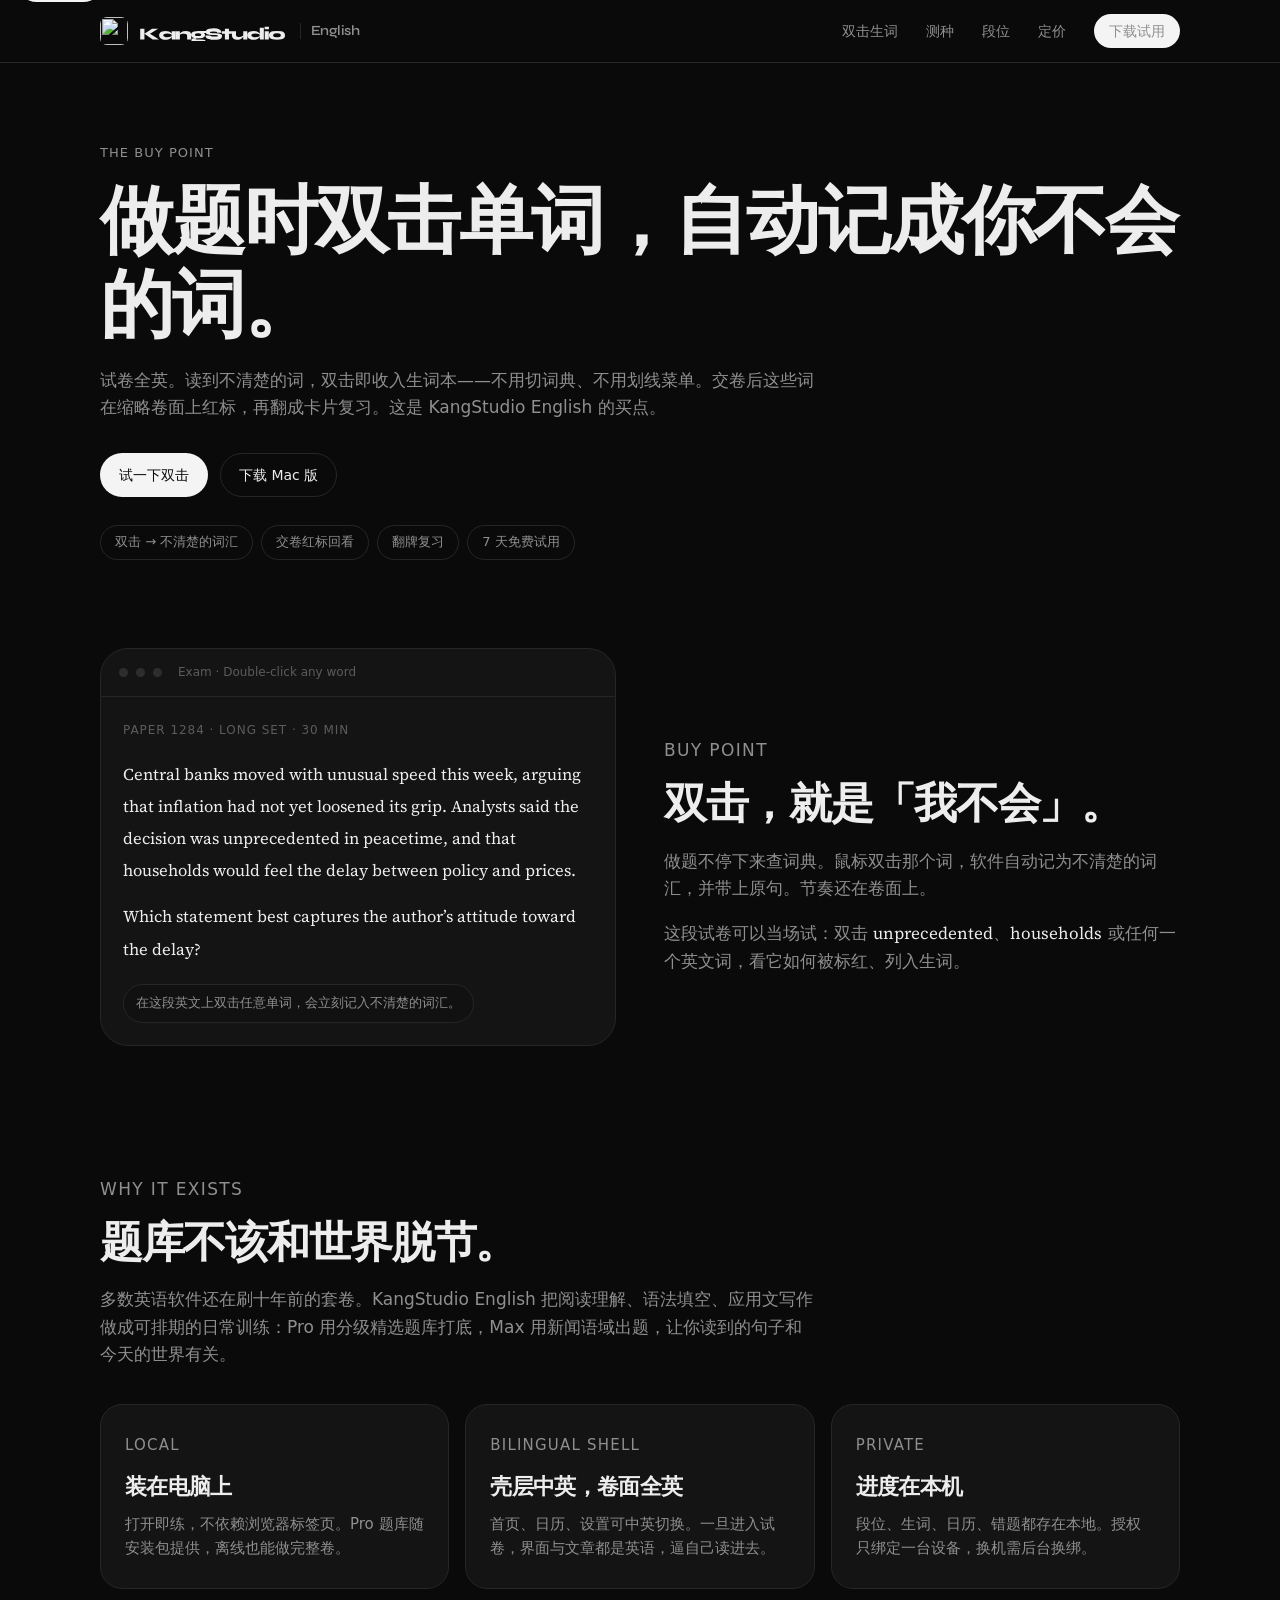
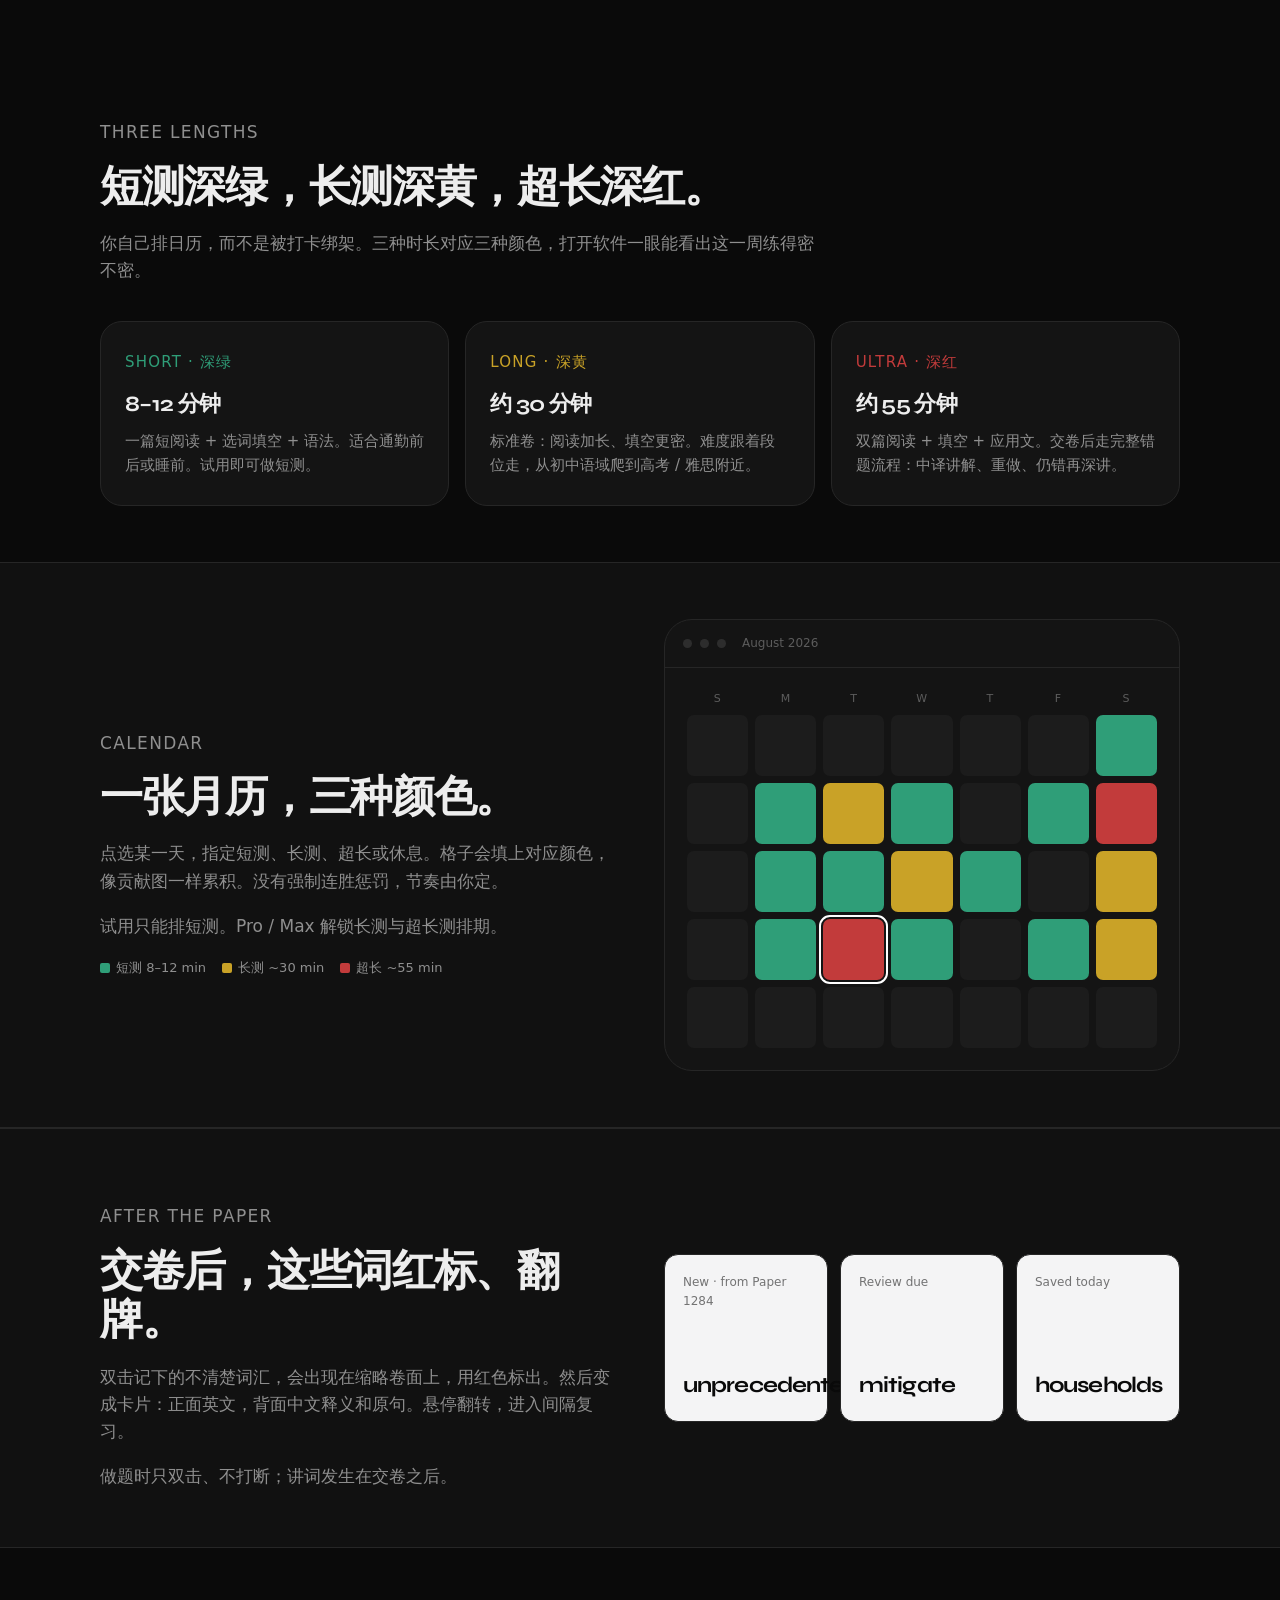
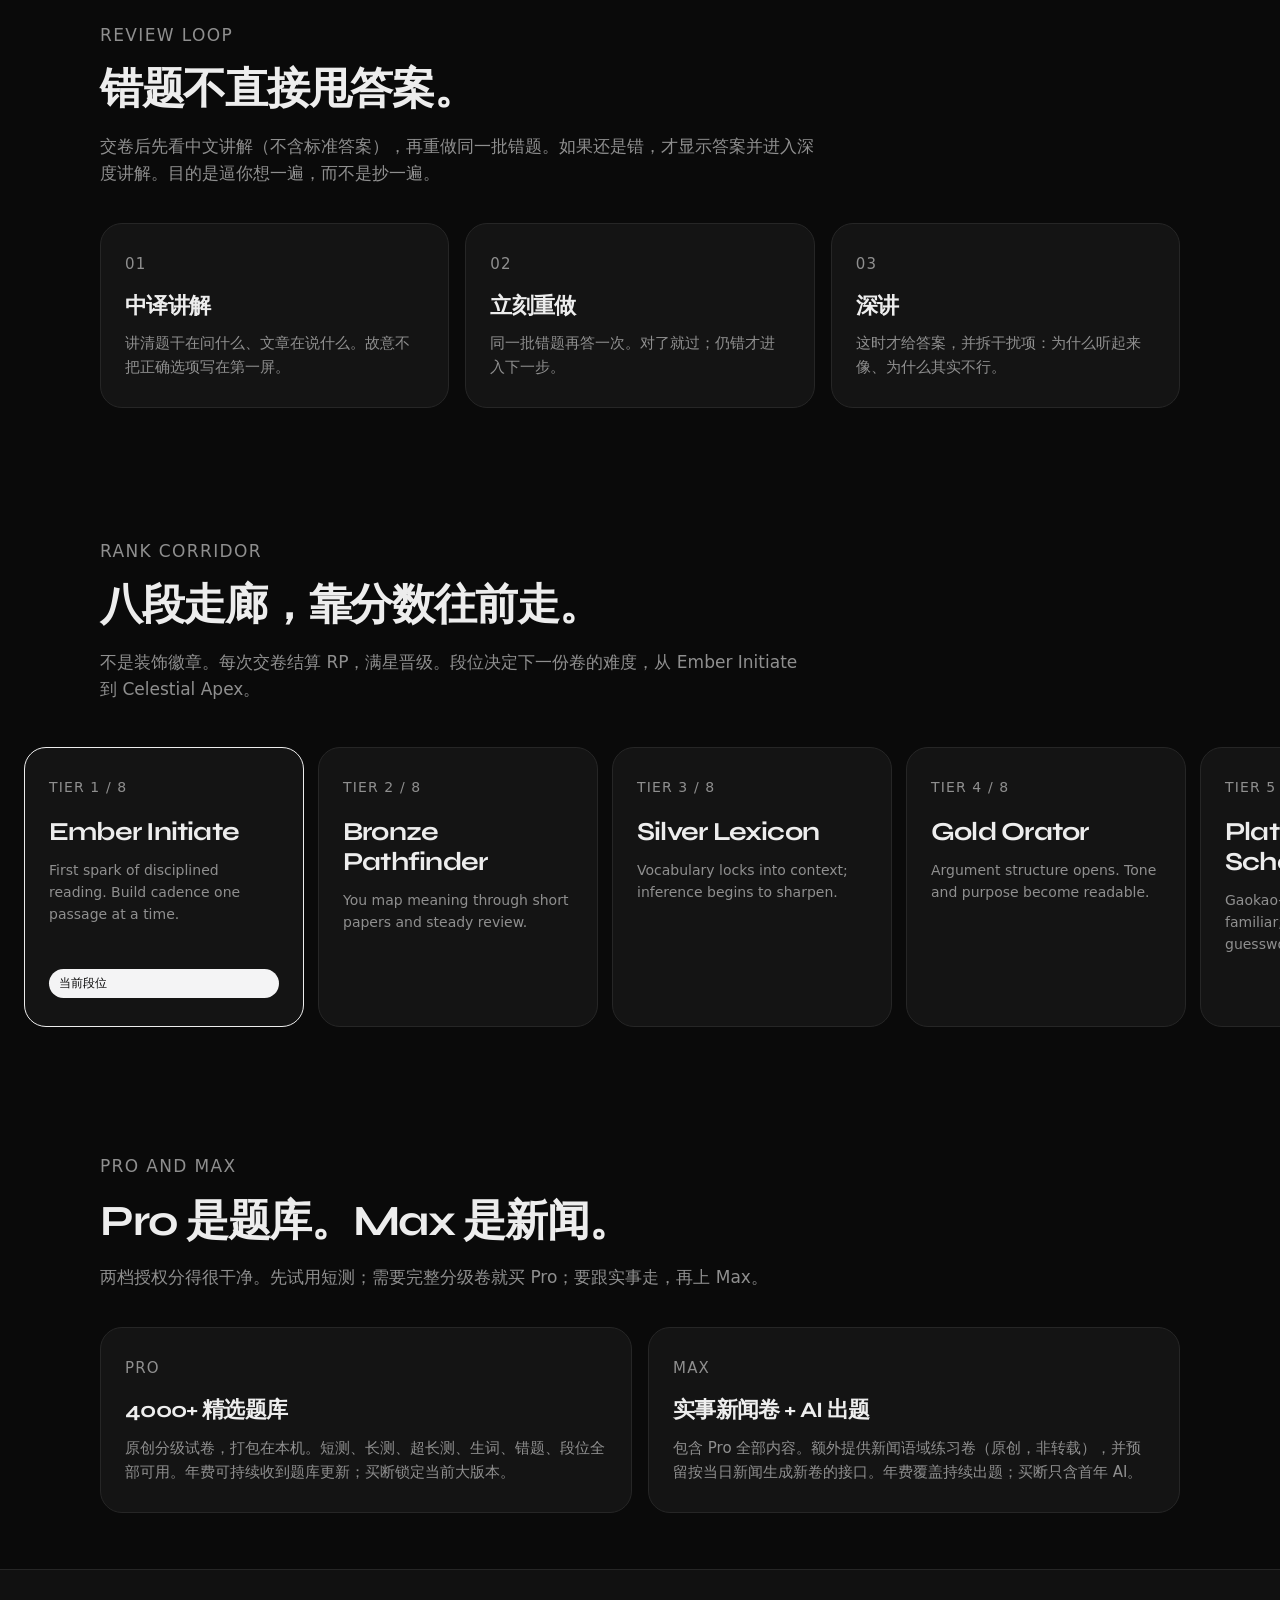
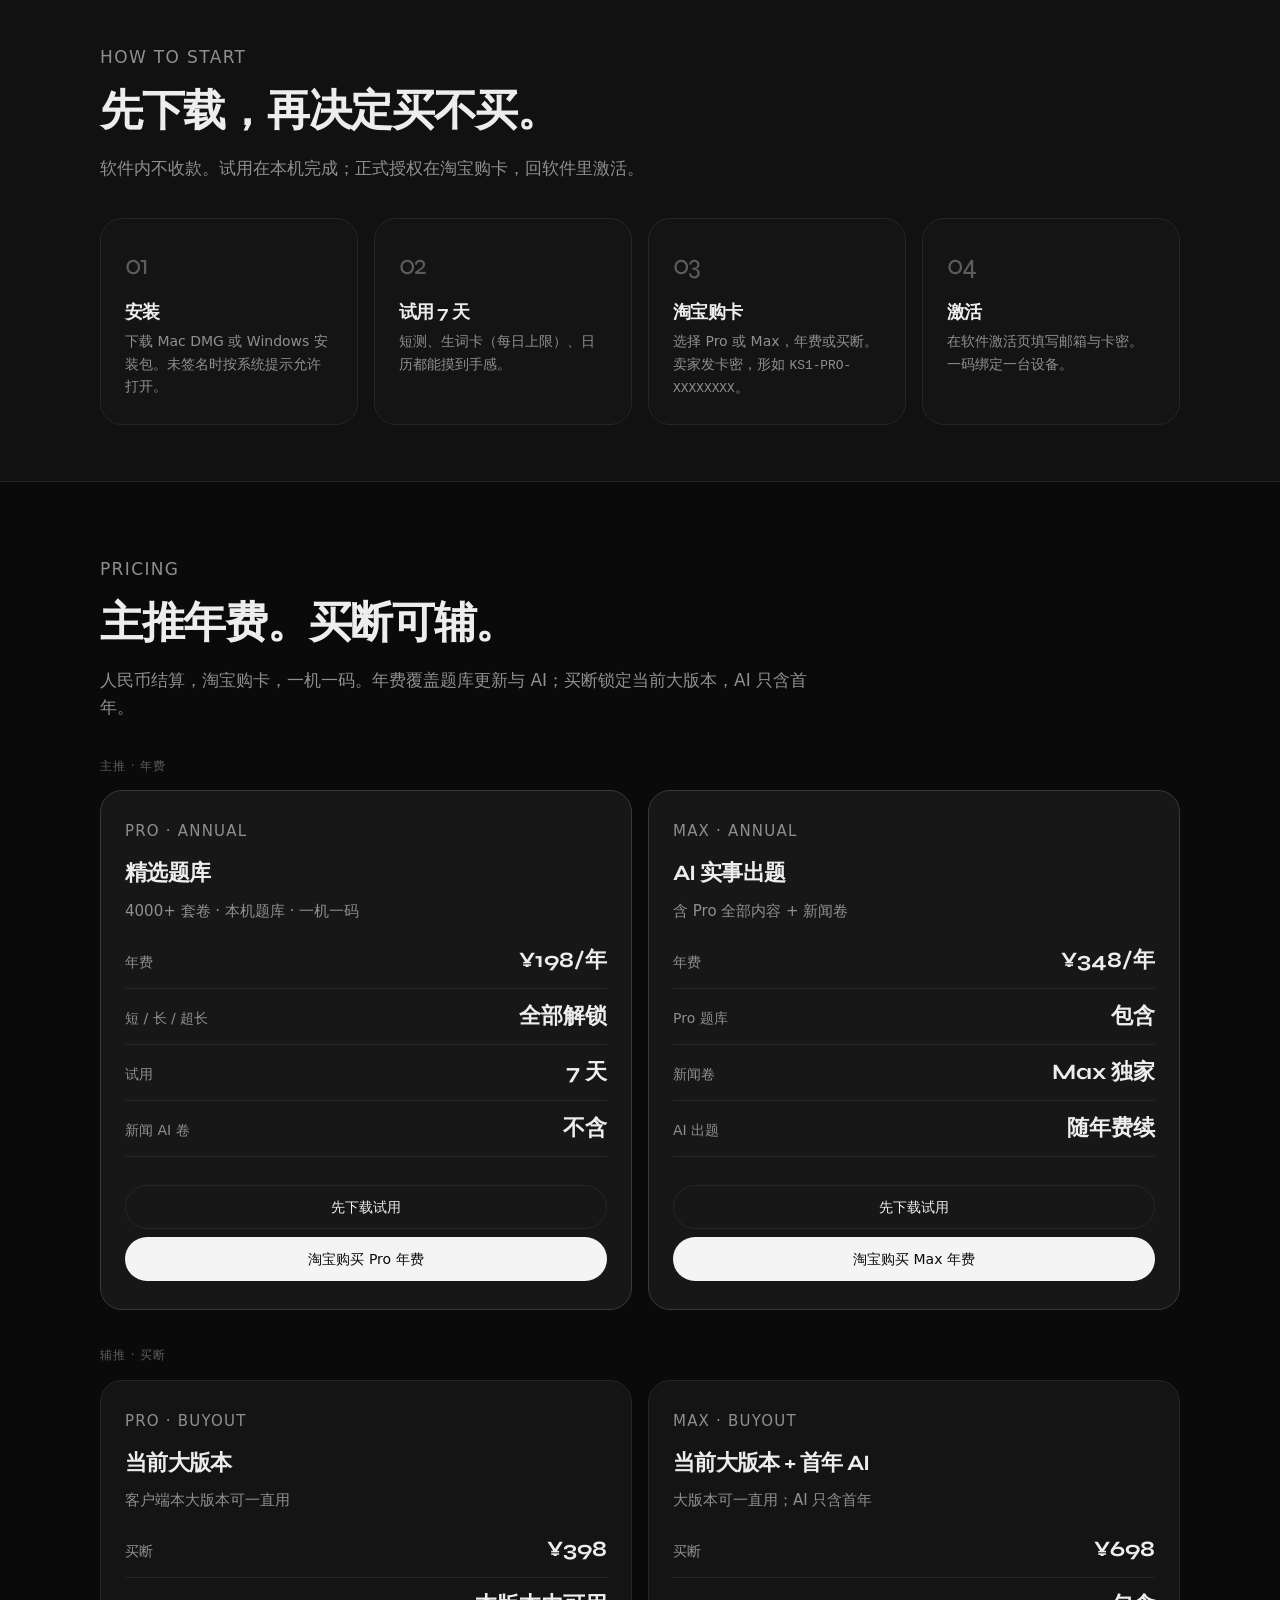
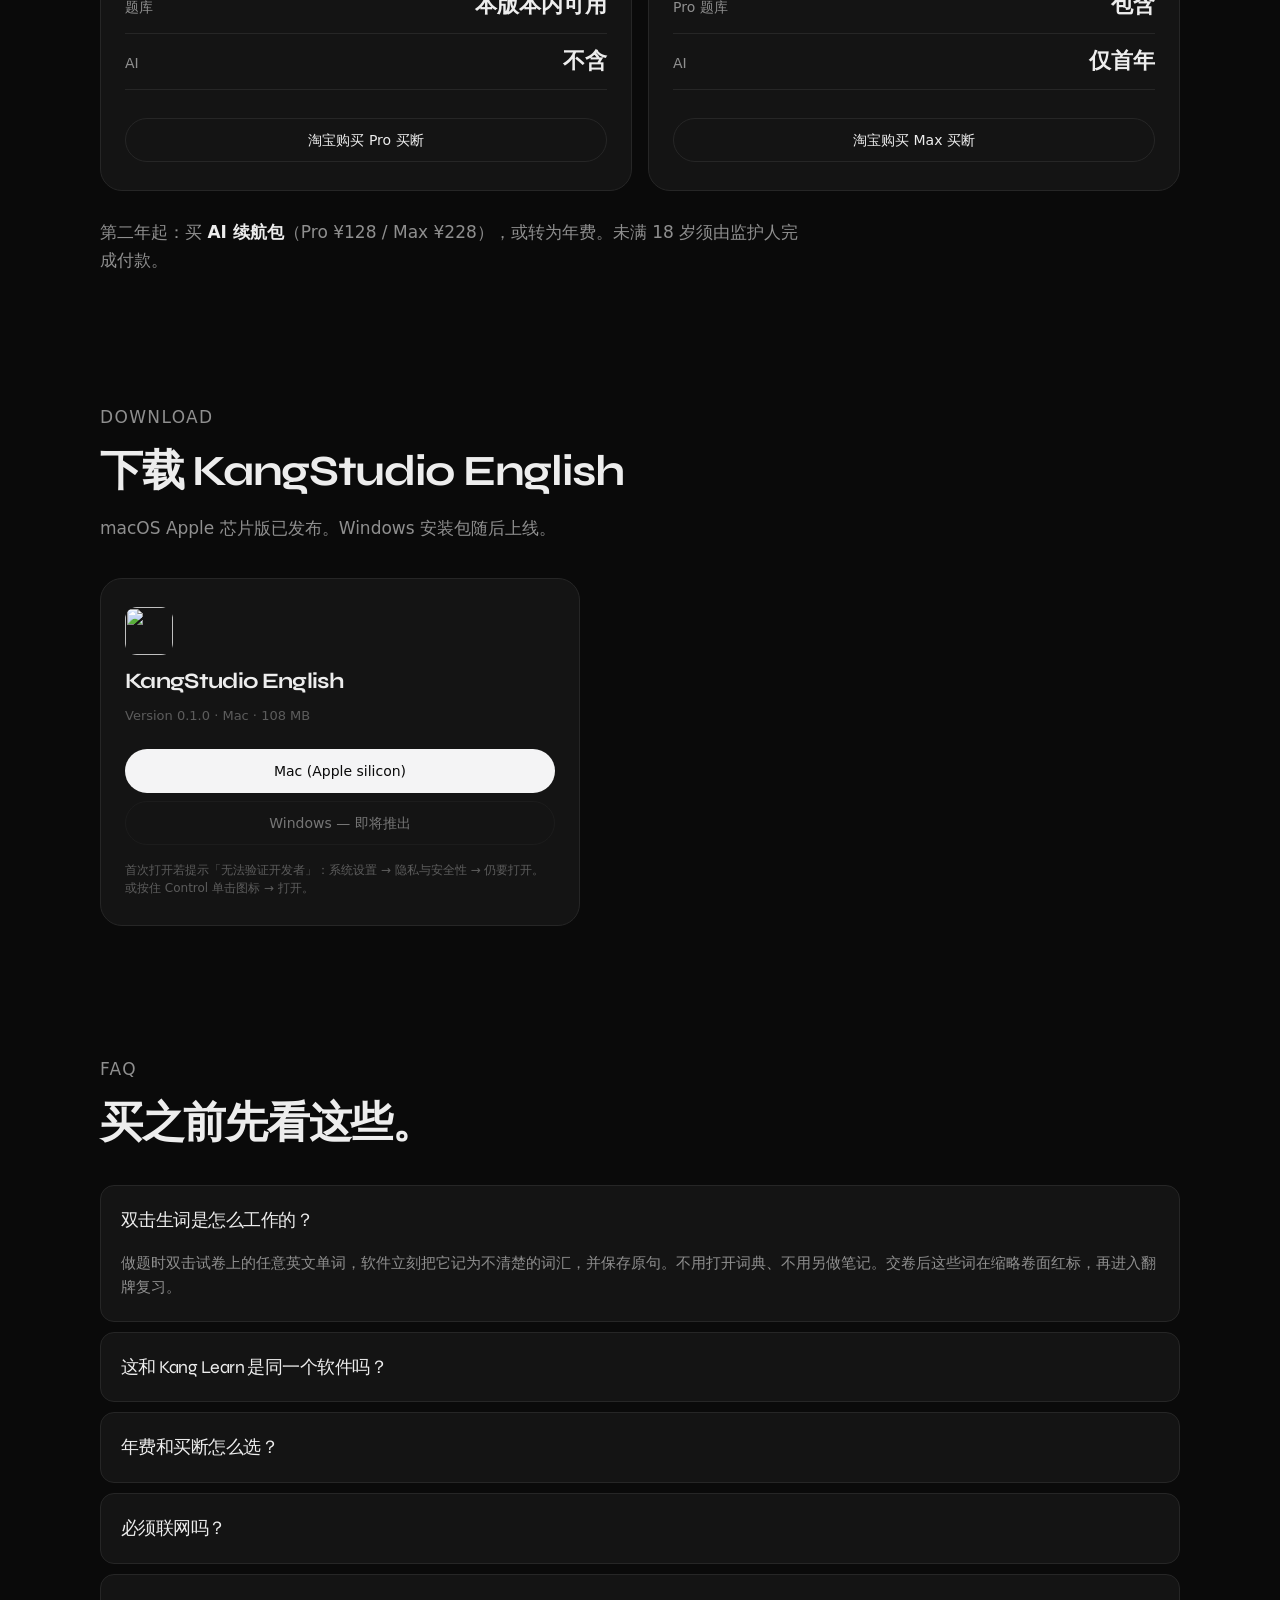
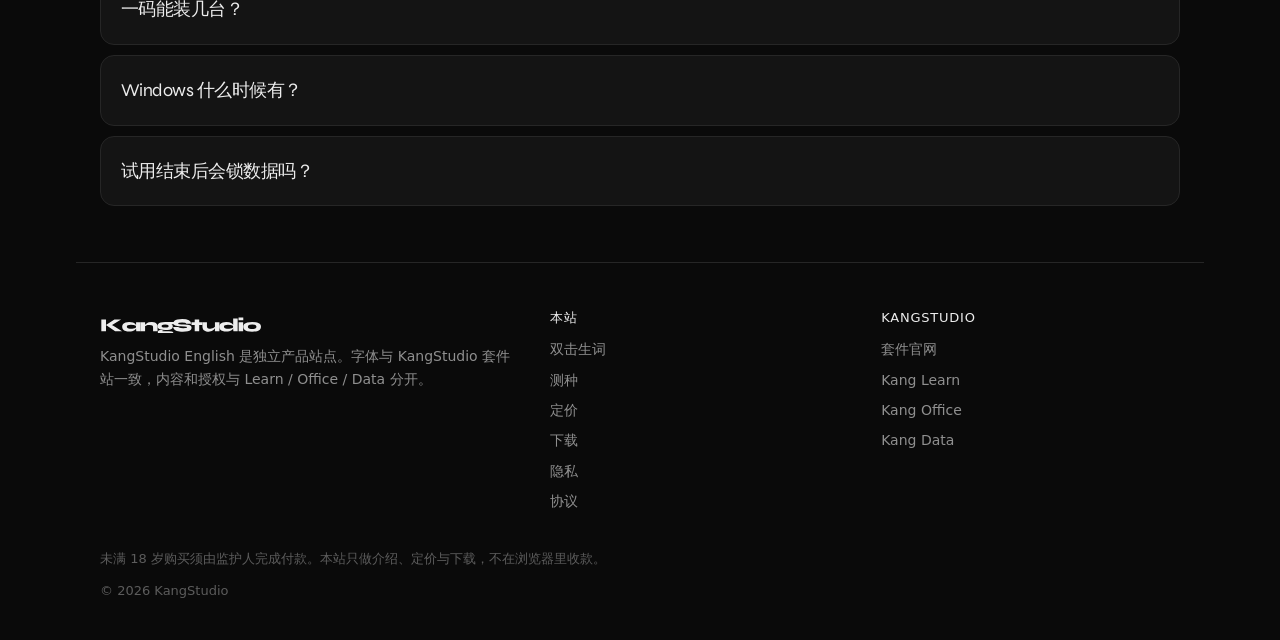
==== commit 324d2fb4: "Update index.html for the double-click vocab buy point." ====
--- a/index.html
+++ b/index.html
@@ -6,7 +6,8 @@
   <title>KangStudio English · 桌面英语学习软件</title>
   <meta name="description" content="做题时双击单词，自动记为不清楚的词汇。KangStudio English：全英试卷、交卷红标、翻牌复习、4000+ 题库。Mac / Windows，7 天试用。">
   <link rel="canonical" href="https://kang998851.github.io/kangstudio-english/">
-  <link rel="icon" href="favicon.svg" type="image/svg+xml">
+  <link rel="icon" href="favicon.png" type="image/png" sizes="64x64">
+  <link rel="apple-touch-icon" href="apple-touch-icon.png">
   <link rel="preconnect" href="https://fonts.googleapis.com">
   <link rel="preconnect" href="https://fonts.gstatic.com" crossorigin>
   <link href="https://fonts.googleapis.com/css2?family=Syne:wght@500;600;700;800&family=Source+Serif+4:opsz,wght@8..60,400;8..60,600&display=swap" rel="stylesheet">
@@ -18,10 +19,7 @@
   <header class="site-header">
     <div class="header-inner">
       <a class="brand" href="#top" aria-label="KangStudio English">
-        <svg class="brand-mark" viewBox="0 0 32 32" width="24" height="24" aria-hidden="true">
-          <rect width="32" height="32" rx="8.5" fill="currentColor"/>
-          <path fill="#0a0a0a" d="M15.57 16.1V15.01L26.8 22.23H19.56L10.03 15.61L18.82 9.77H25.75ZM5.2 9.77H10.06V22.23H5.2Z"/>
-        </svg>
+        <img class="brand-mark" src="logos/kang-english.png" width="28" height="28" alt="">
         <span class="brand-type" aria-hidden="true"></span>
         <span class="brand-product">English</span>
       </a>
@@ -445,7 +443,7 @@
       </div>
       <div class="download-wrap">
         <article class="card download-card" data-download-app="english">
-          <img class="product-logo" src="logos/kang-english.svg" width="48" height="48" alt="">
+          <img class="product-logo" src="logos/kang-english.png" width="48" height="48" alt="">
           <h3>KangStudio English</h3>
           <p class="muted" data-download-note>正在检查安装包…</p>
           <div class="download-actions">
--- a/styles.css
+++ b/styles.css
@@ -312,6 +312,11 @@
   font-size: 17px;
 }
 
+.lede strong {
+  color: var(--text);
+  font-weight: 600;
+}
+
 .hero-actions {
   display: flex;
   flex-wrap: wrap;
@@ -747,6 +752,18 @@
   display: grid;
   grid-template-columns: 1fr 1fr;
   gap: 16px;
+}
+
+.price-lane {
+  margin: 36px 0 14px;
+  color: var(--faint);
+  font-size: 12px;
+  letter-spacing: 0.08em;
+  text-transform: uppercase;
+}
+
+.price-lane:first-of-type {
+  margin-top: 0;
 }
 
 .price-card {
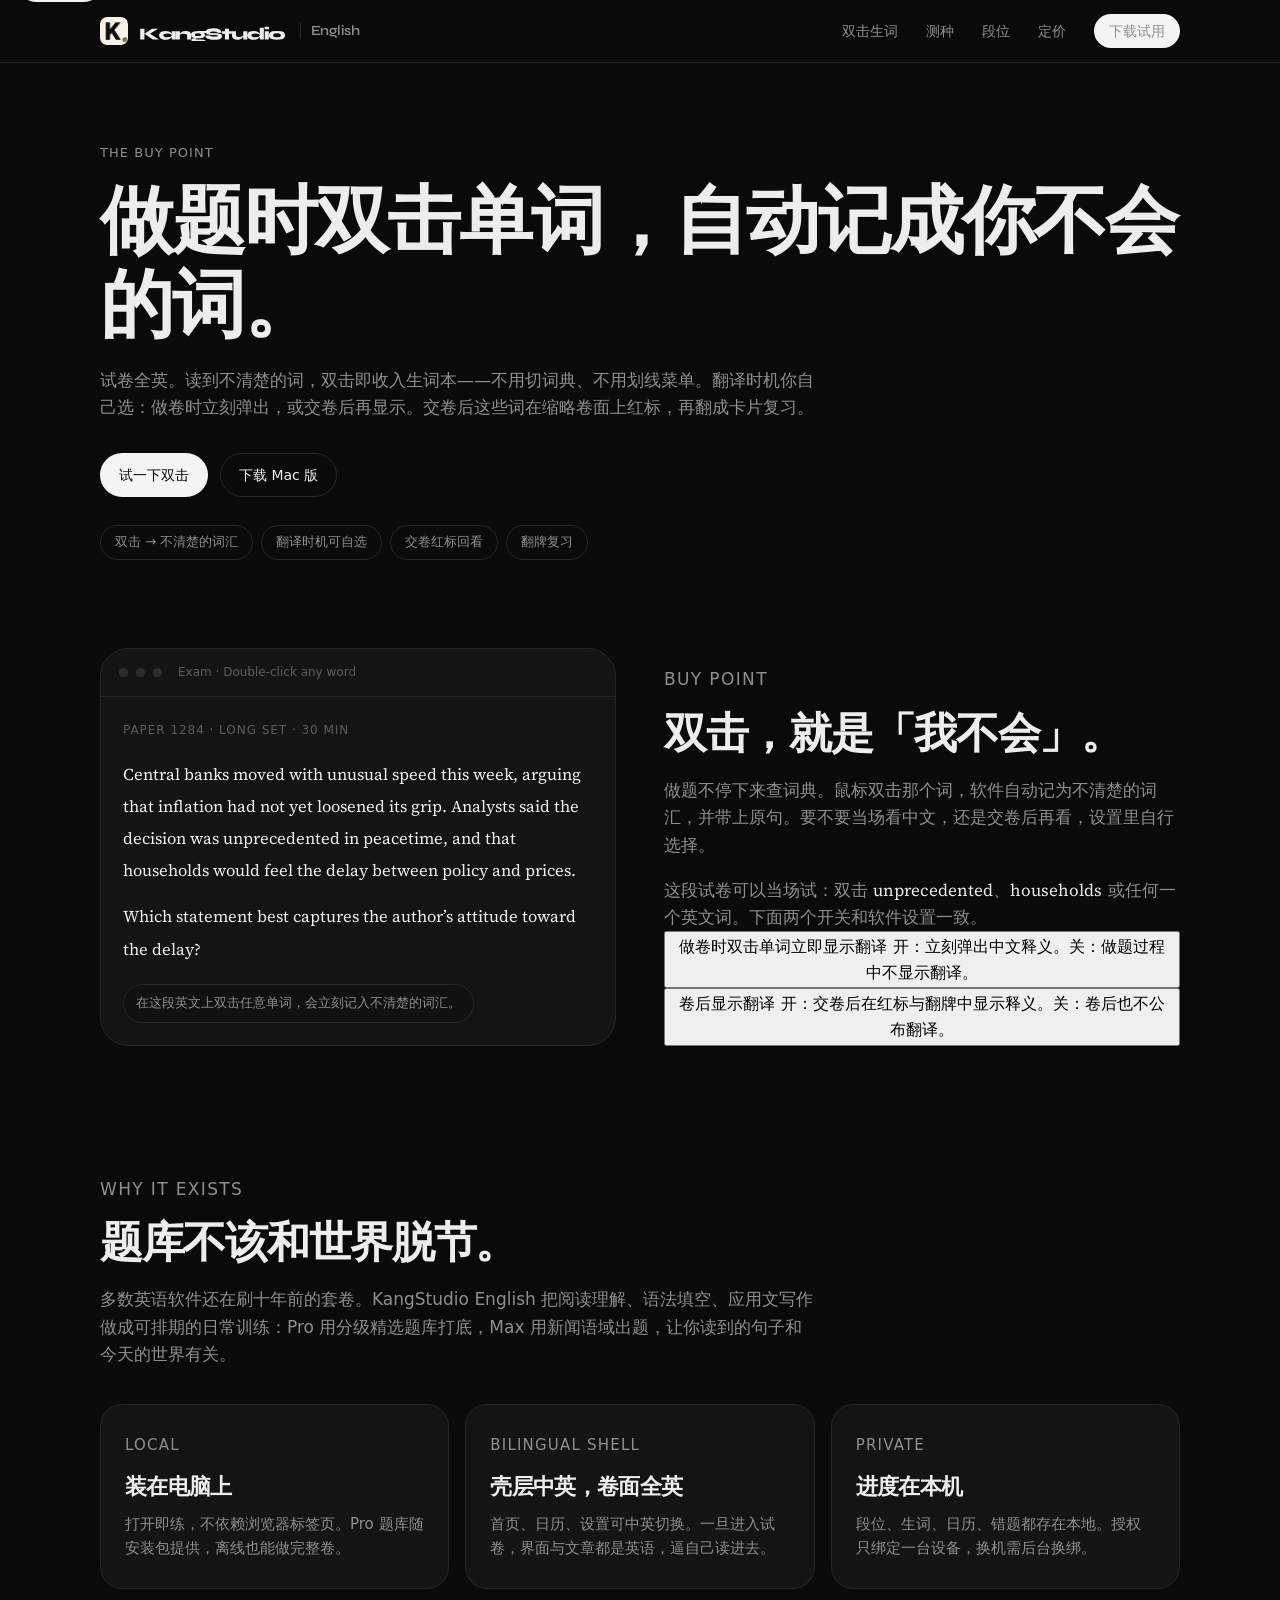
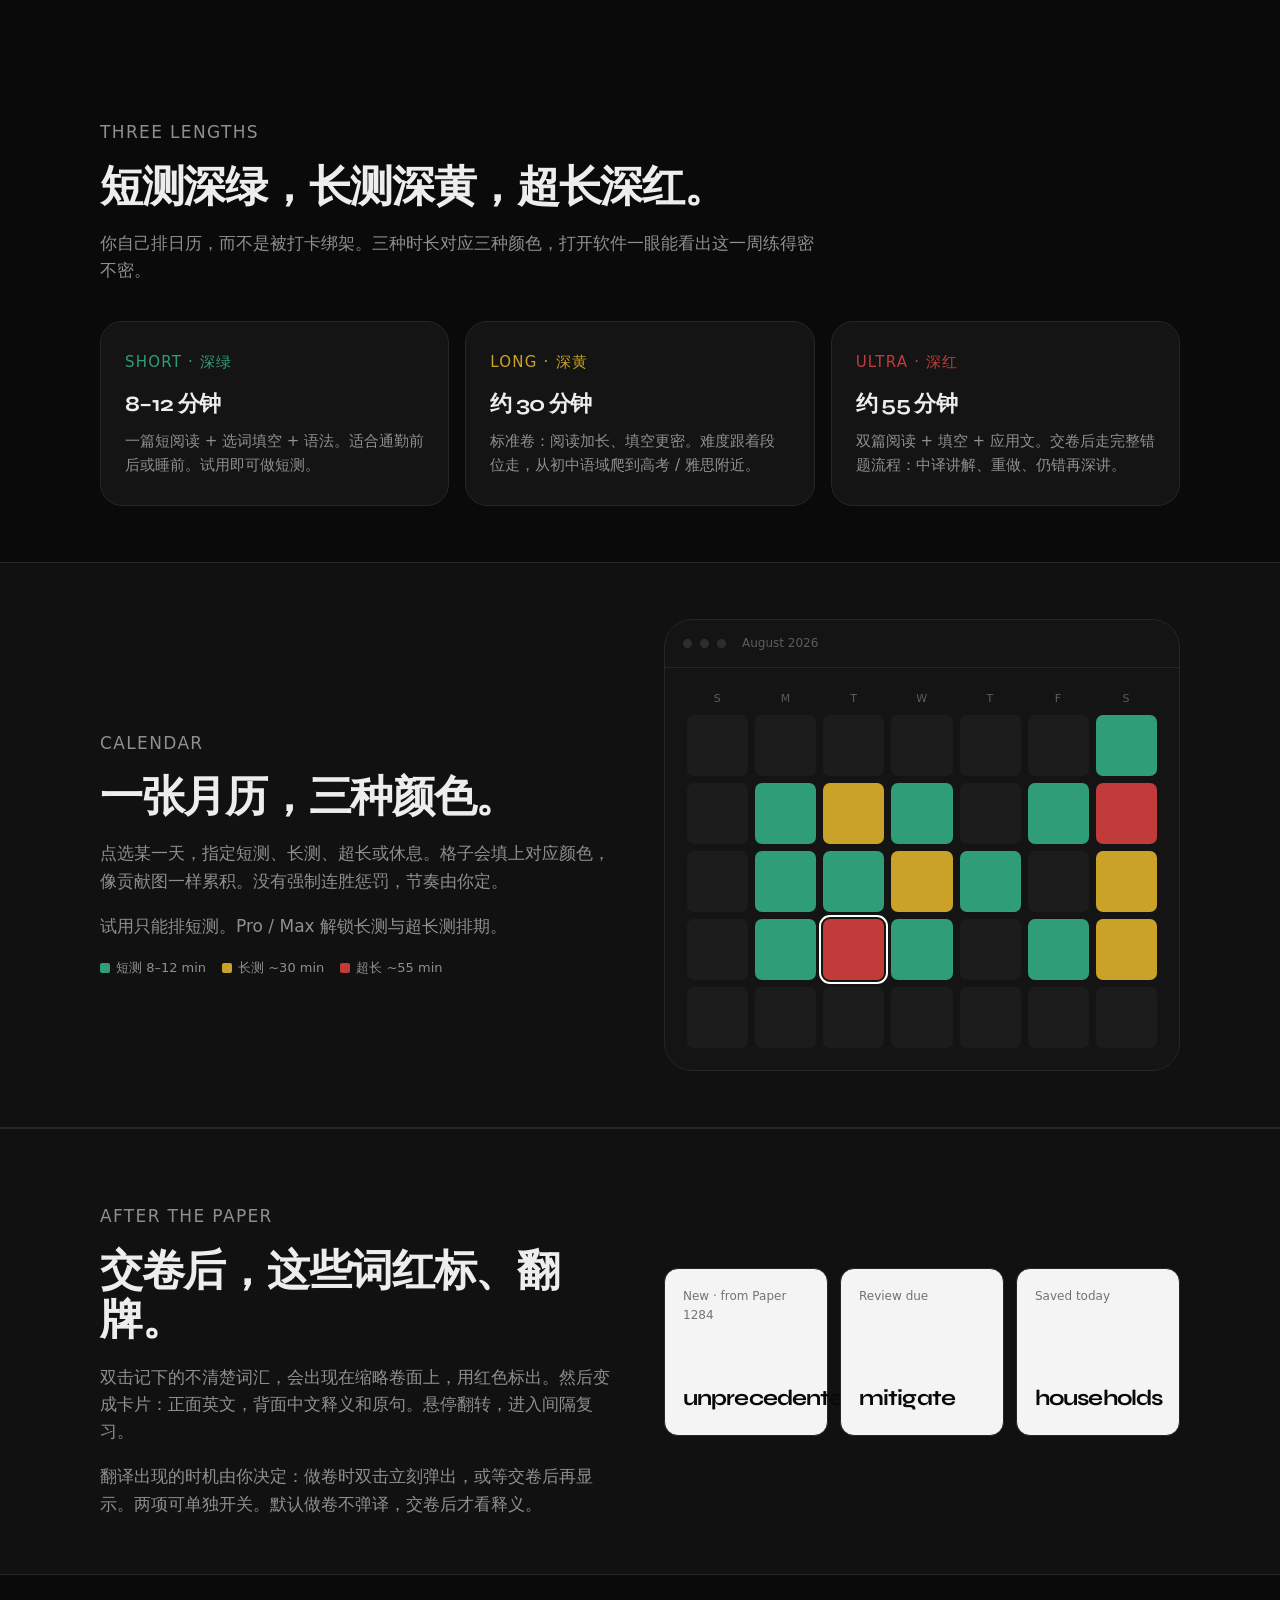
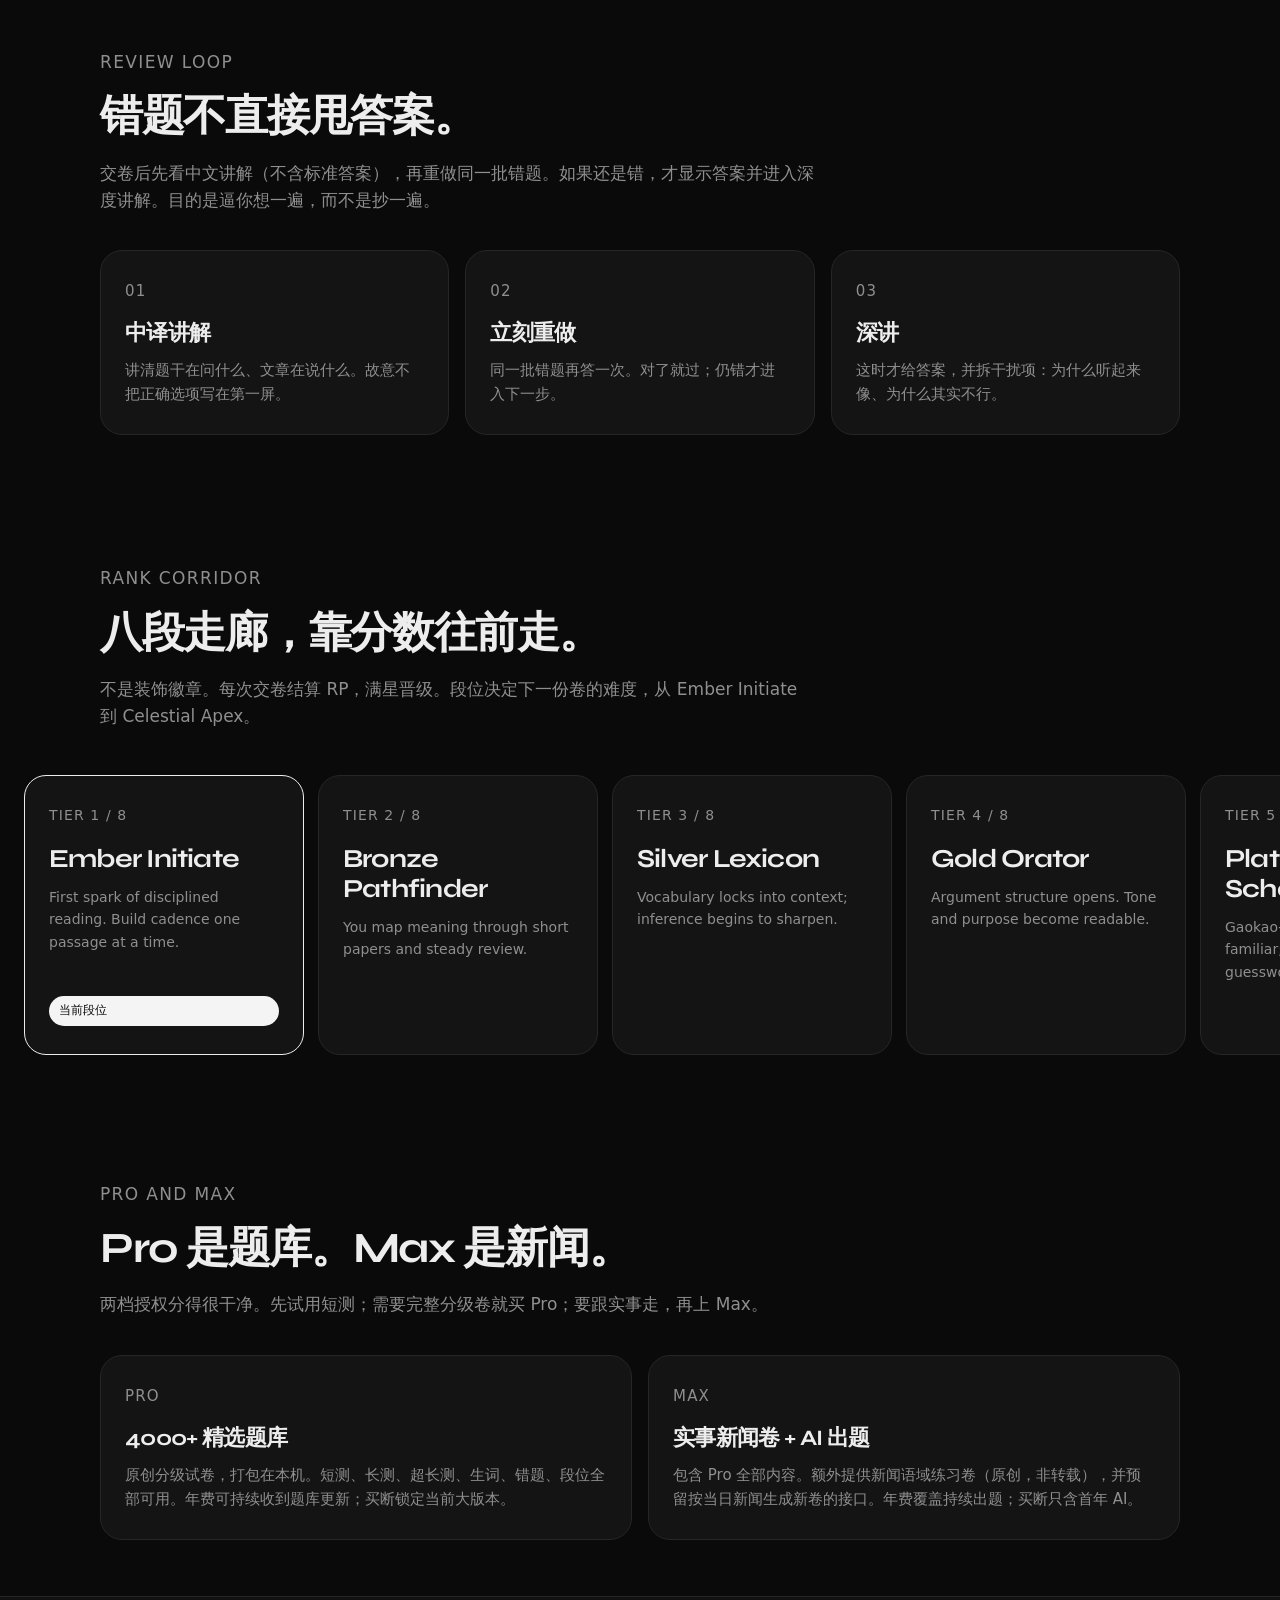
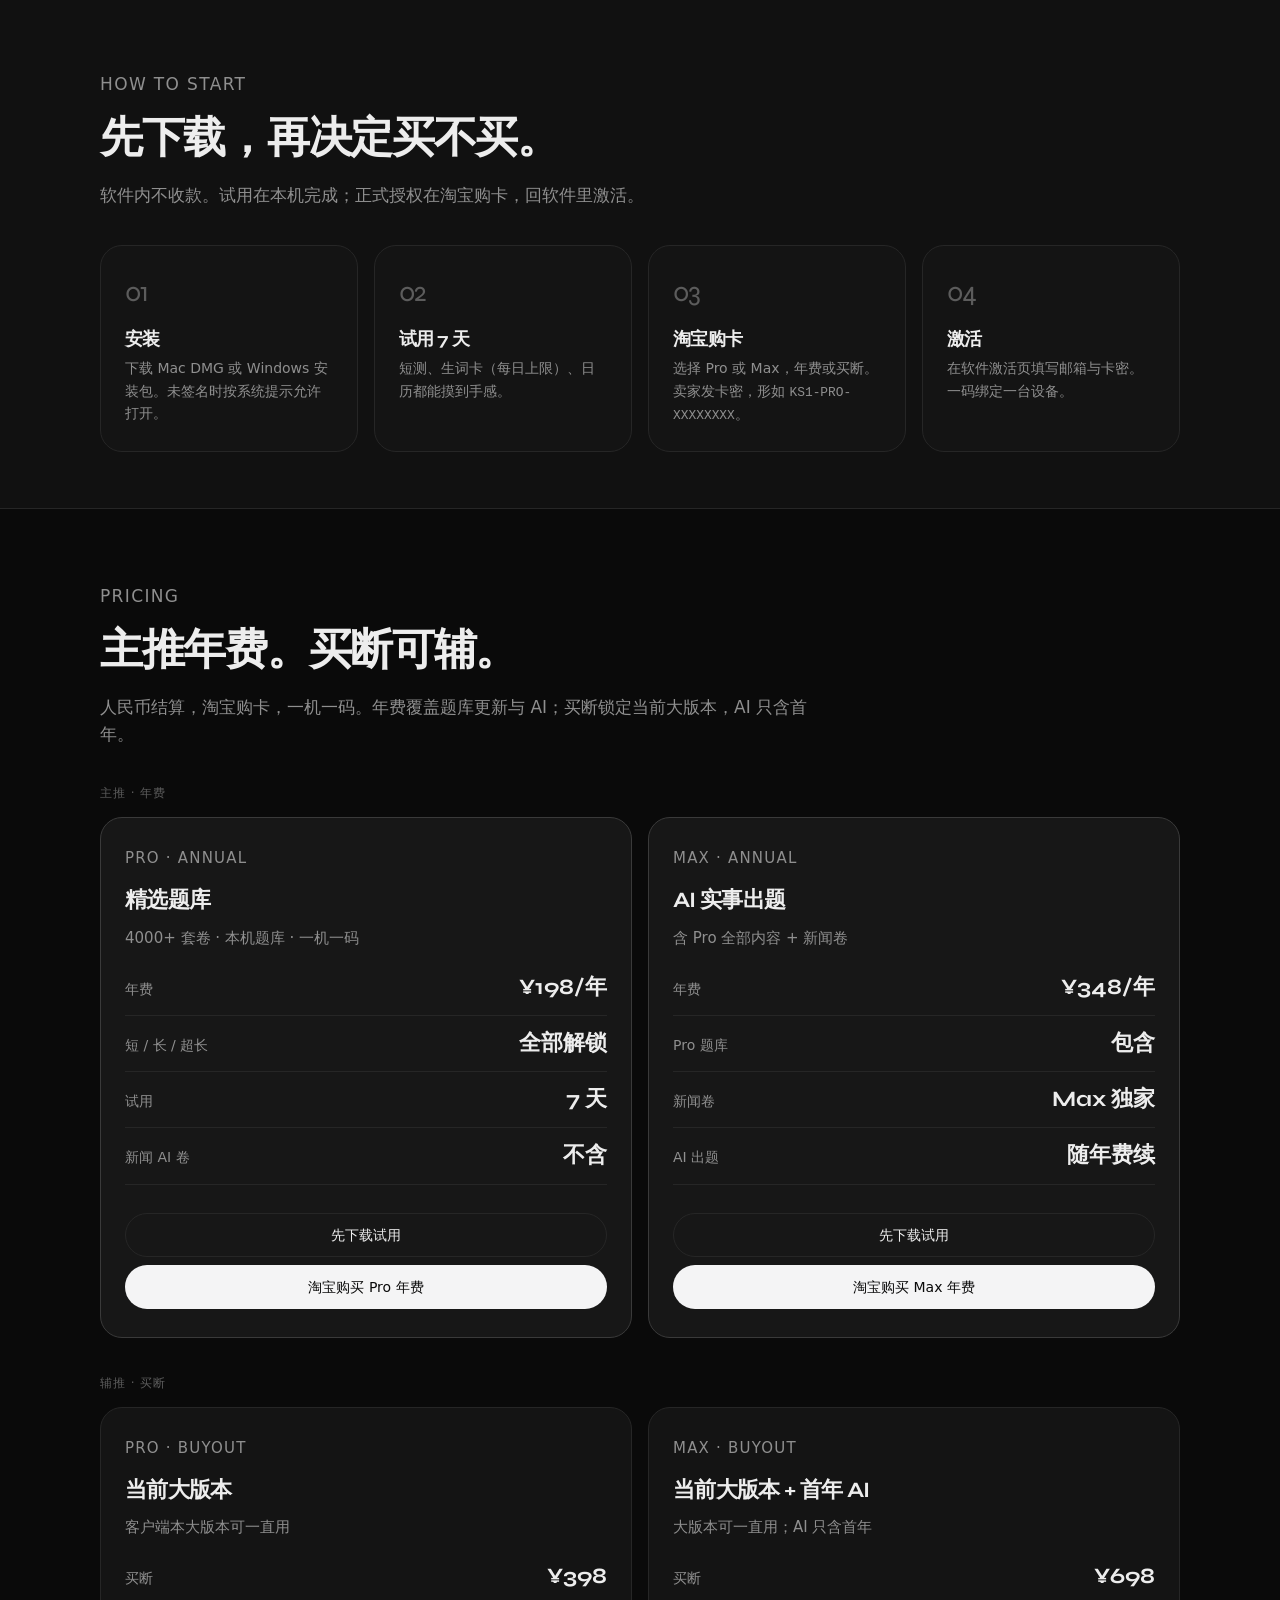
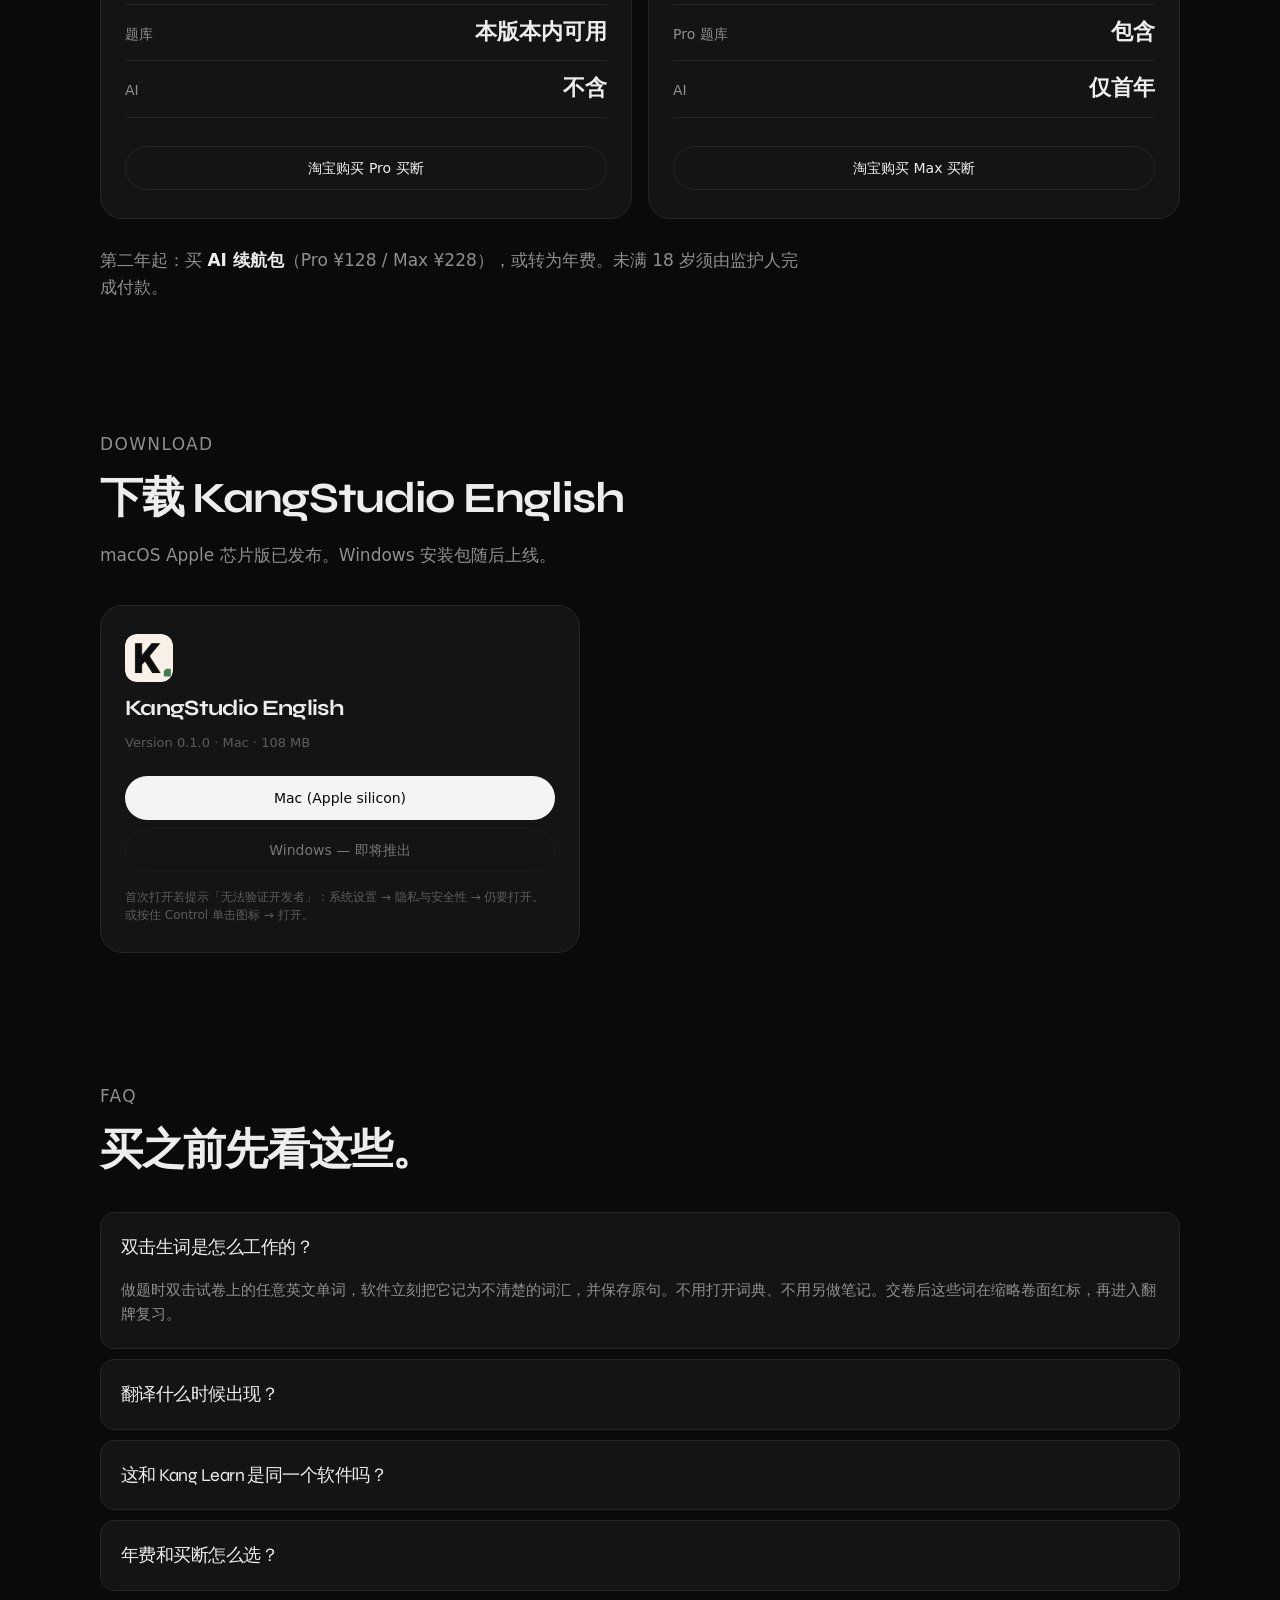
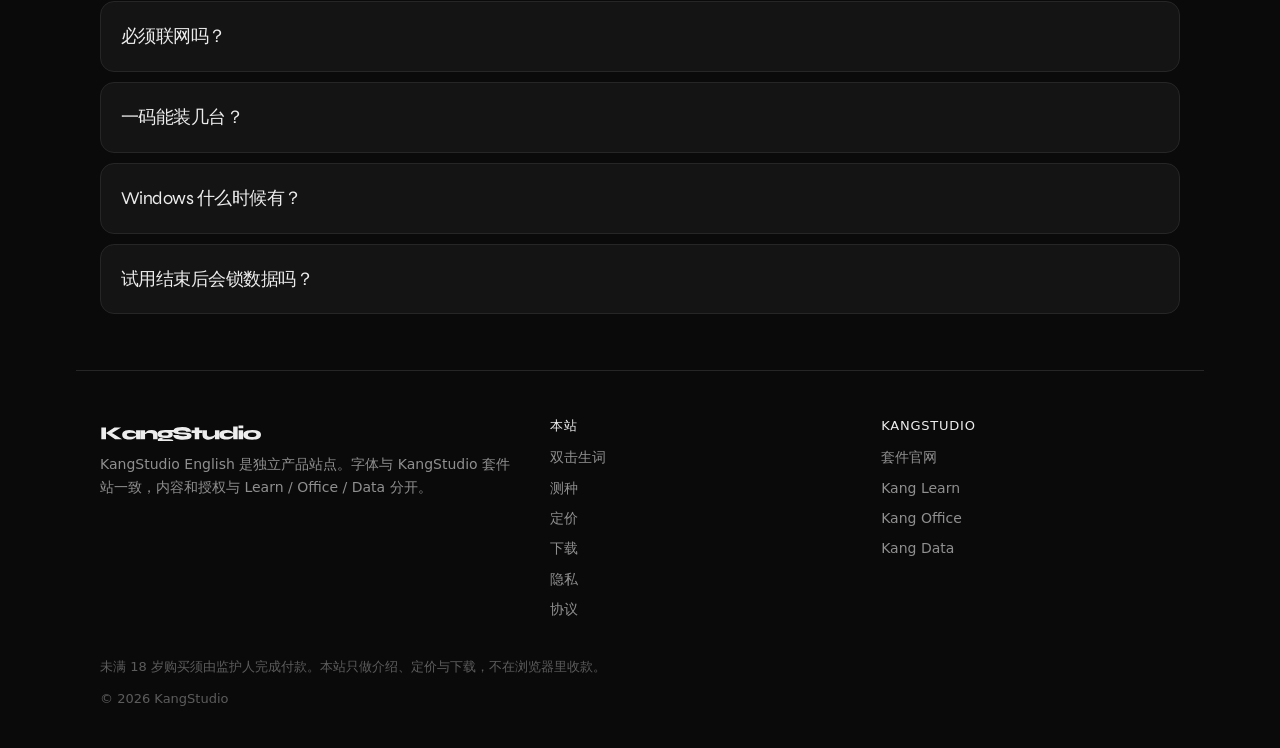
==== commit cd18f38a: "Update index.html for the double-click vocab buy point." ====
--- a/index.html
+++ b/index.html
@@ -4,7 +4,7 @@
   <meta charset="utf-8">
   <meta name="viewport" content="width=device-width, initial-scale=1">
   <title>KangStudio English · 桌面英语学习软件</title>
-  <meta name="description" content="做题时双击单词，自动记为不清楚的词汇。KangStudio English：全英试卷、交卷红标、翻牌复习、4000+ 题库。Mac / Windows，7 天试用。">
+  <meta name="description" content="做题时双击单词，自动记为不清楚的词汇。翻译可当场弹出，也可交卷后再看。KangStudio English：全英试卷、翻牌复习、4000+ 题库。Mac / Windows，7 天试用。">
   <link rel="canonical" href="https://kang998851.github.io/kangstudio-english/">
   <link rel="icon" href="favicon.png" type="image/png" sizes="64x64">
   <link rel="apple-touch-icon" href="apple-touch-icon.png">
@@ -44,23 +44,23 @@
     <section class="hero" id="top">
       <p class="eyebrow">The buy point</p>
       <h1>做题时双击单词，自动记成你不会的词。</h1>
-      <p class="lede">试卷全英。读到不清楚的词，双击即收入生词本——不用切词典、不用划线菜单。交卷后这些词在缩略卷面上红标，再翻成卡片复习。这是 KangStudio English 的买点。</p>
+      <p class="lede">试卷全英。读到不清楚的词，双击即收入生词本——不用切词典、不用划线菜单。翻译时机你自己选：做卷时立刻弹出，或交卷后再显示。交卷后这些词在缩略卷面上红标，再翻成卡片复习。</p>
       <div class="hero-actions">
         <a class="btn btn-solid" href="#buy">试一下双击</a>
         <a class="btn btn-ghost" href="#download">下载 Mac 版</a>
       </div>
       <ul class="pills">
         <li>双击 → 不清楚的词汇</li>
+        <li>翻译时机可自选</li>
         <li>交卷红标回看</li>
         <li>翻牌复习</li>
-        <li>7 天免费试用</li>
       </ul>
     </section>
 
     <section class="section" id="buy">
-      <div class="split">
+      <div class="split split-top">
         <div class="chrome">
-          <div class="chrome-bar"><i></i><i></i><i></i><span>Exam · Double-click any word</span></div>
+          <div class="chrome-bar"><i></i><i></i><i></i><span id="demo-chrome-label">Exam · Double-click any word</span></div>
           <div class="chrome-body">
             <article class="exam-paper" id="demo-paper">
               <p class="meta">Paper 1284 · Long set · 30 min</p>
@@ -74,8 +74,24 @@
         <div class="split-copy">
           <p class="eyebrow">Buy point</p>
           <h2>双击，就是「我不会」。</h2>
-          <p>做题不停下来查词典。鼠标双击那个词，软件自动记为不清楚的词汇，并带上原句。节奏还在卷面上。</p>
-          <p>这段试卷可以当场试：双击 <em>unprecedented</em>、<em>households</em> 或任何一个英文词，看它如何被标红、列入生词。</p>
+          <p>做题不停下来查词典。鼠标双击那个词，软件自动记为不清楚的词汇，并带上原句。要不要当场看中文，还是交卷后再看，设置里自行选择。</p>
+          <p>这段试卷可以当场试：双击 <em>unprecedented</em>、<em>households</em> 或任何一个英文词。下面两个开关和软件设置一致。</p>
+          <div class="pref-stack" id="demo-prefs">
+            <button type="button" class="pref" data-pref="instant" aria-pressed="false">
+              <span>
+                <span class="pref-label">做卷时双击单词立即显示翻译</span>
+                <span class="pref-hint">开：立刻弹出中文释义。关：做题过程中不显示翻译。</span>
+              </span>
+              <span class="pref-switch" aria-hidden="true"></span>
+            </button>
+            <button type="button" class="pref is-on" data-pref="after" aria-pressed="true">
+              <span>
+                <span class="pref-label">卷后显示翻译</span>
+                <span class="pref-hint">开：交卷后在红标与翻牌中显示释义。关：卷后也不公布翻译。</span>
+              </span>
+              <span class="pref-switch" aria-hidden="true"></span>
+            </button>
+          </div>
         </div>
       </div>
     </section>
@@ -195,7 +211,7 @@
           <p class="eyebrow">After the paper</p>
           <h2>交卷后，这些词红标、翻牌。</h2>
           <p>双击记下的不清楚词汇，会出现在缩略卷面上，用红色标出。然后变成卡片：正面英文，背面中文释义和原句。悬停翻转，进入间隔复习。</p>
-          <p>做题时只双击、不打断；讲词发生在交卷之后。</p>
+          <p>翻译出现的时机由你决定：做卷时双击立刻弹出，或等交卷后再显示。两项可单独开关。默认做卷不弹译，交卷后才看释义。</p>
         </div>
         <div class="cards-row" aria-hidden="true">
           <div class="flip">
@@ -466,6 +482,10 @@
           <p>做题时双击试卷上的任意英文单词，软件立刻把它记为不清楚的词汇，并保存原句。不用打开词典、不用另做笔记。交卷后这些词在缩略卷面红标，再进入翻牌复习。</p>
         </details>
         <details>
+          <summary>翻译什么时候出现？</summary>
+          <p>设置里有两项，可单独开关：<strong>做卷时双击单词立即显示翻译</strong>，以及<strong>卷后显示翻译</strong>。前者开则当场弹出中文释义；后者开则交卷后在缩略卷面与生词翻牌里显示释义。默认关前者、开后者，避免做题时被中文打断。</p>
+        </details>
+        <details>
           <summary>这和 Kang Learn 是同一个软件吗？</summary>
           <p>不是。Kang Learn 仍是套件里的学习规划软件。KangStudio English 是完全独立的英语刷题产品，有自己的题库、日历测种和段位。</p>
         </details>
--- a/styles.css
+++ b/styles.css
@@ -159,9 +159,12 @@
 }
 
 .brand-mark {
-  color: var(--solid);
+  width: 28px;
+  height: 28px;
   flex: none;
+  display: block;
   border-radius: 7px;
+  object-fit: cover;
 }
 
 .nav-check {
@@ -420,6 +423,8 @@
   height: 48px;
   margin: 0 0 14px;
   border-radius: 12px;
+  object-fit: cover;
+  display: block;
 }
 
 .split {
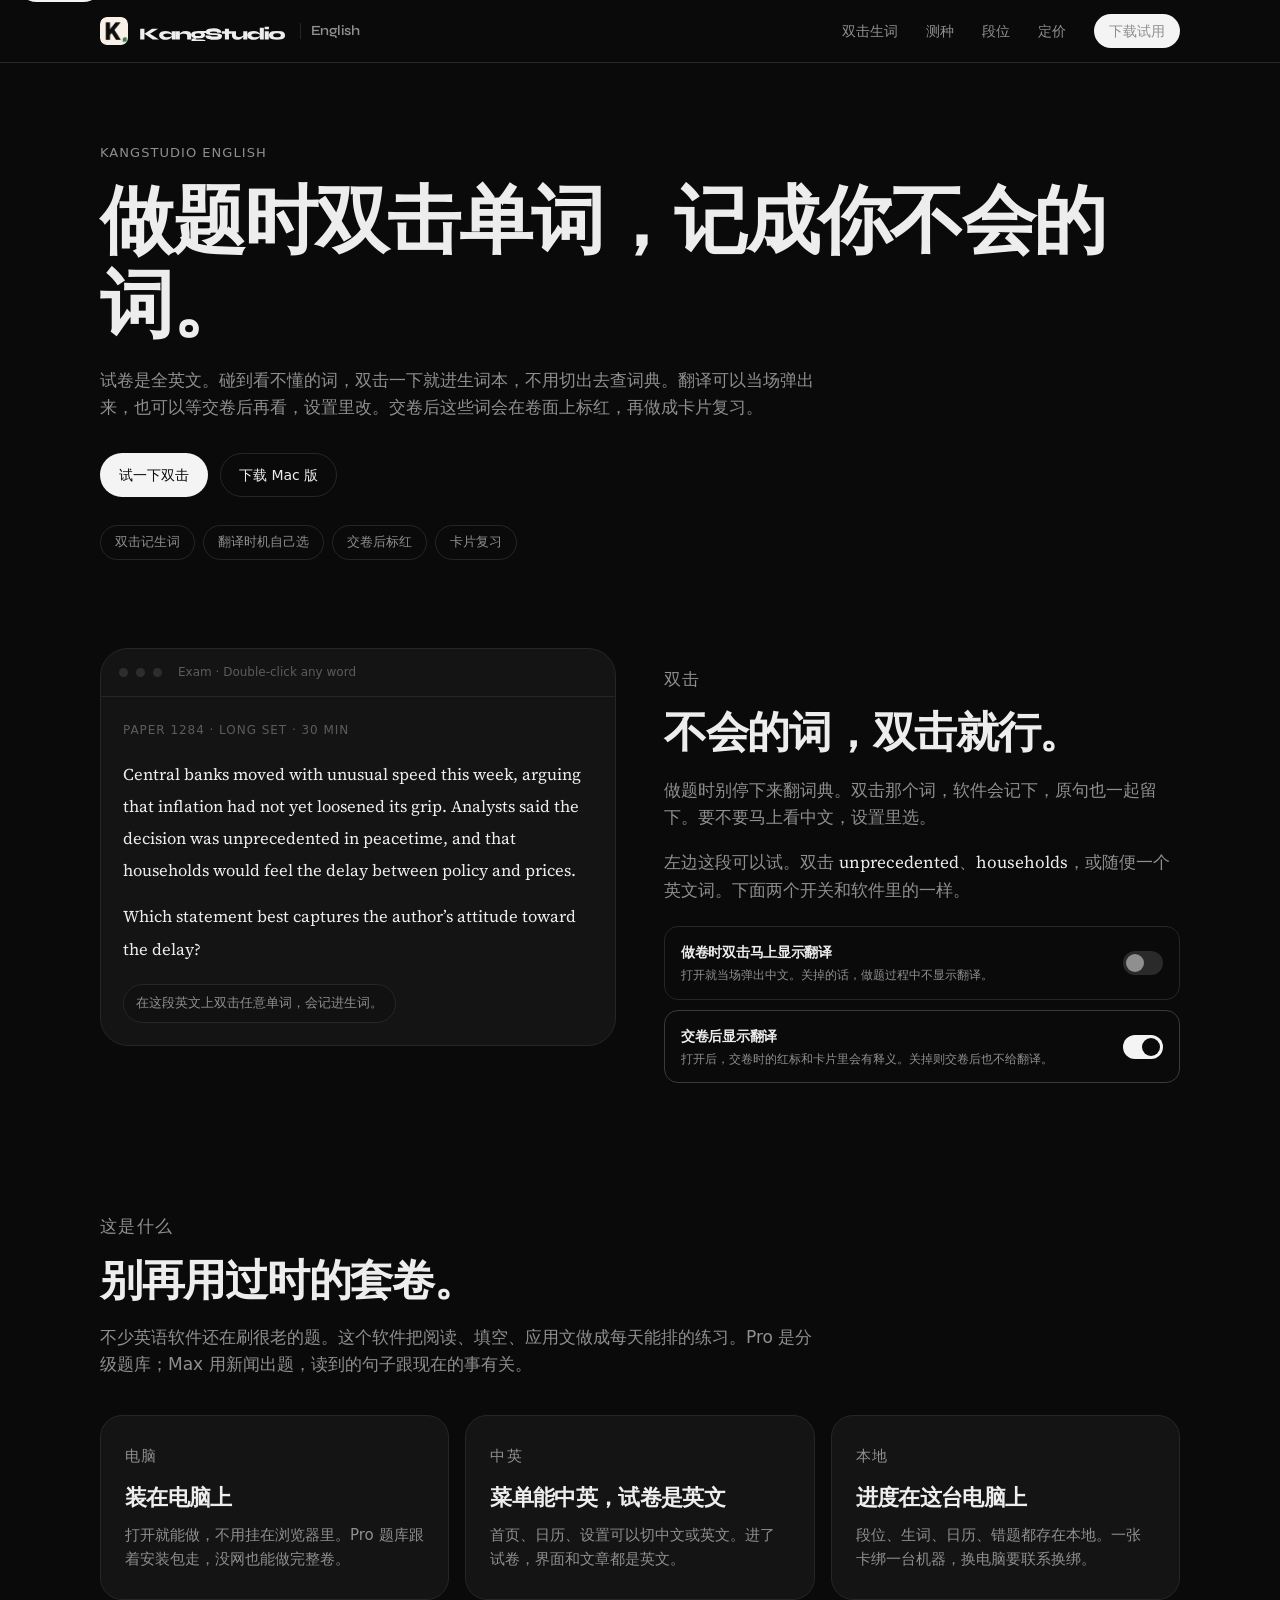
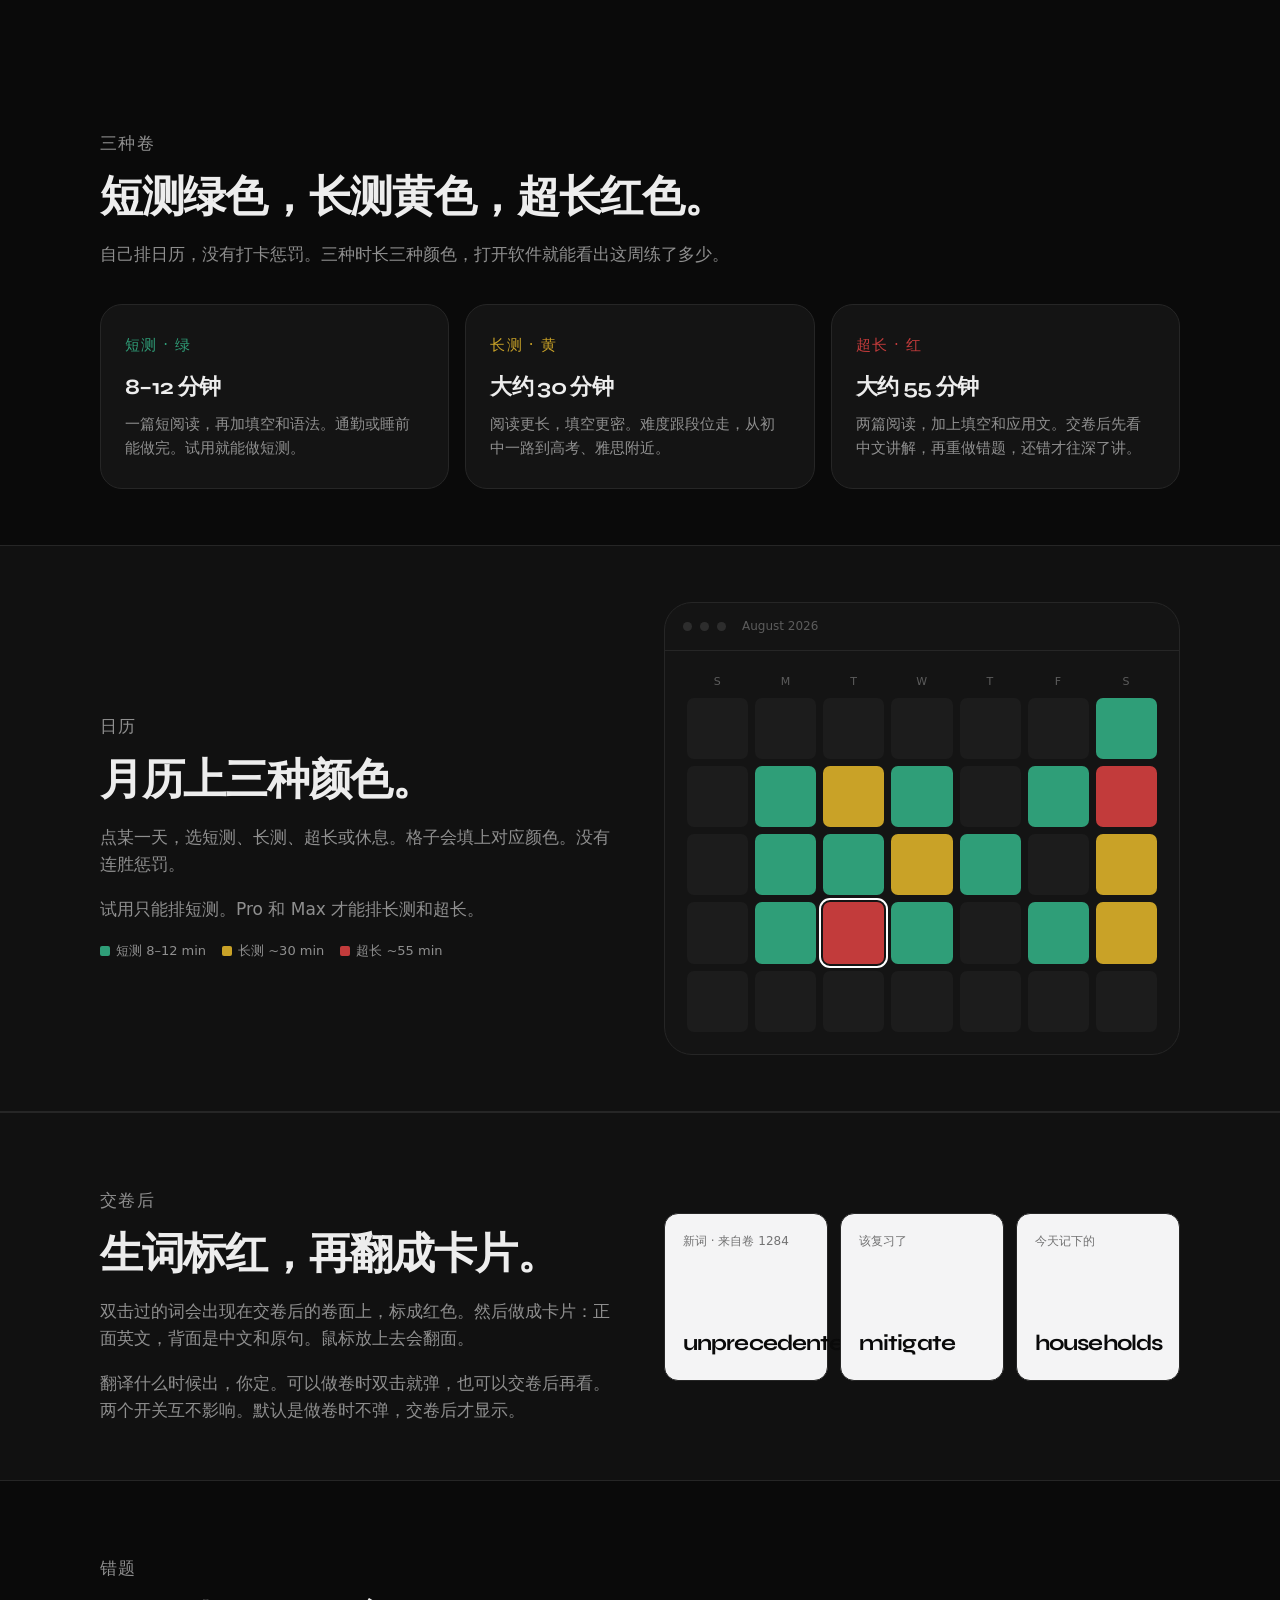
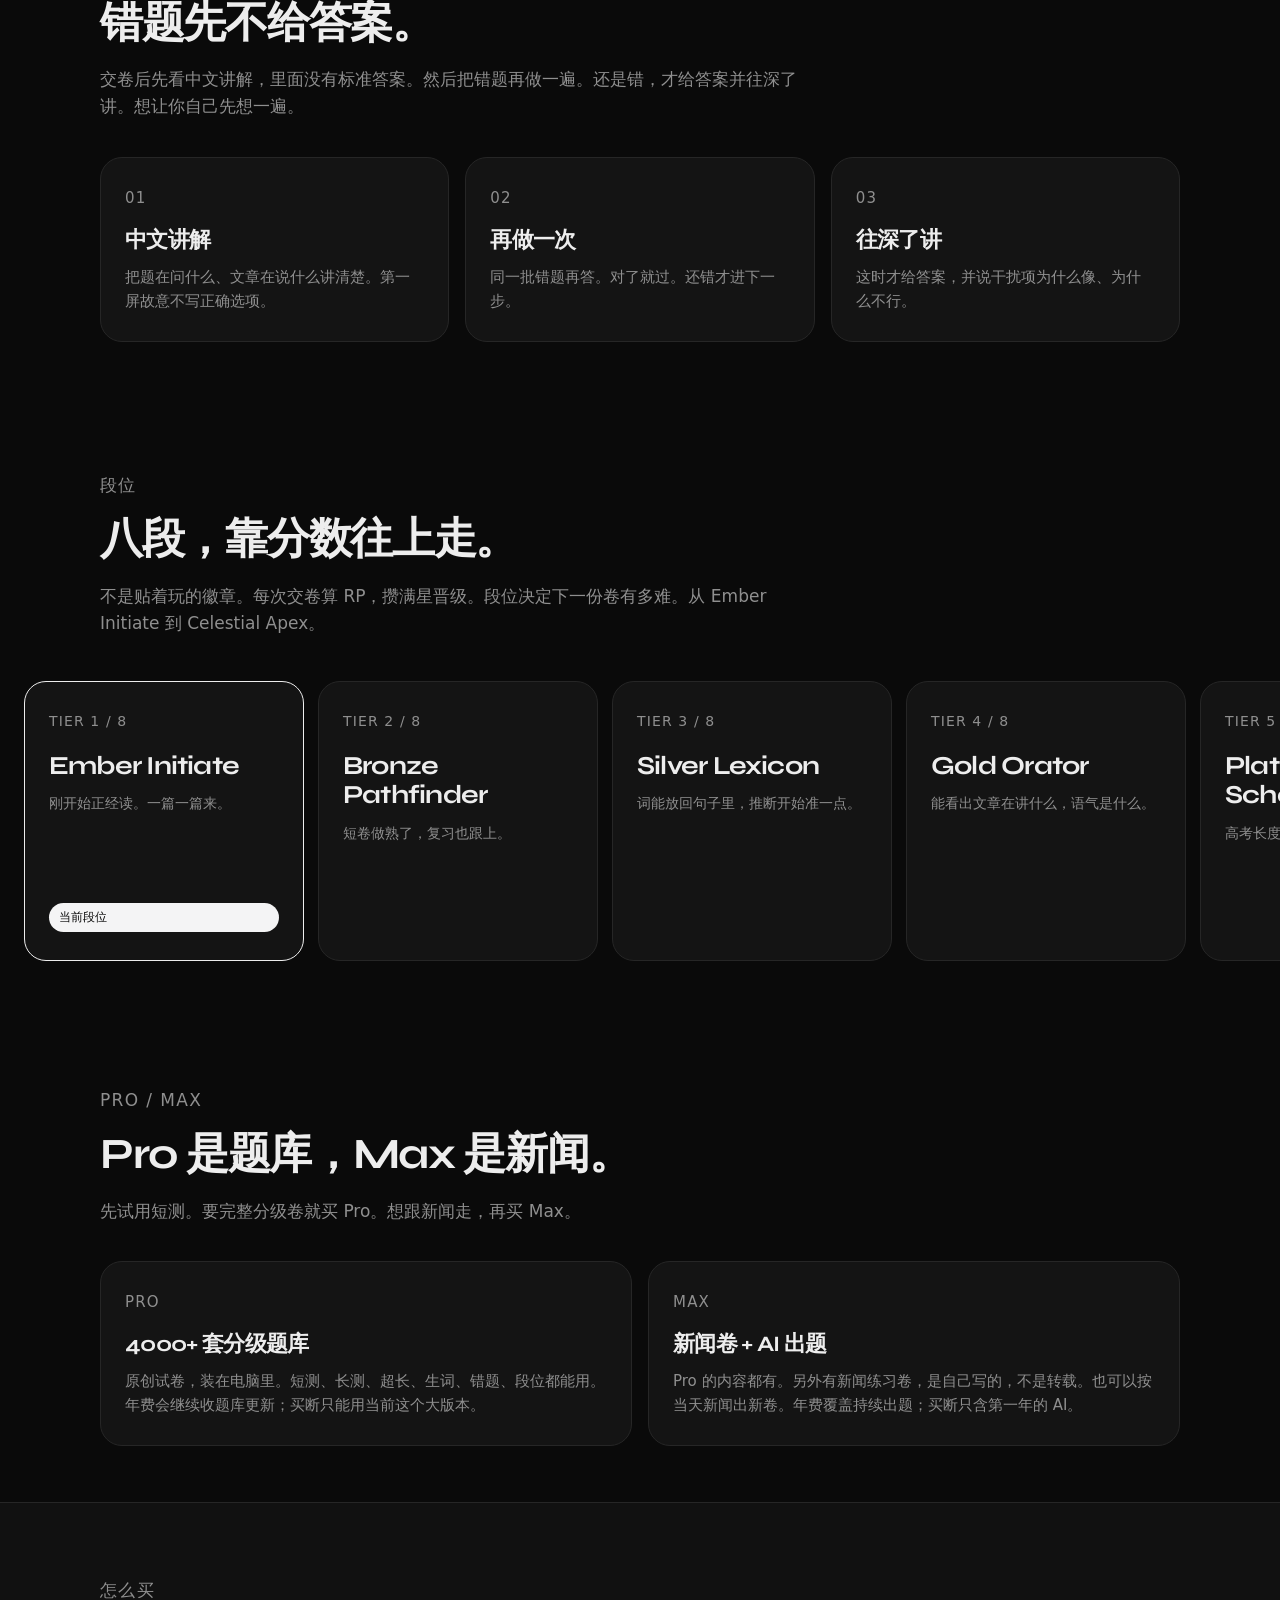
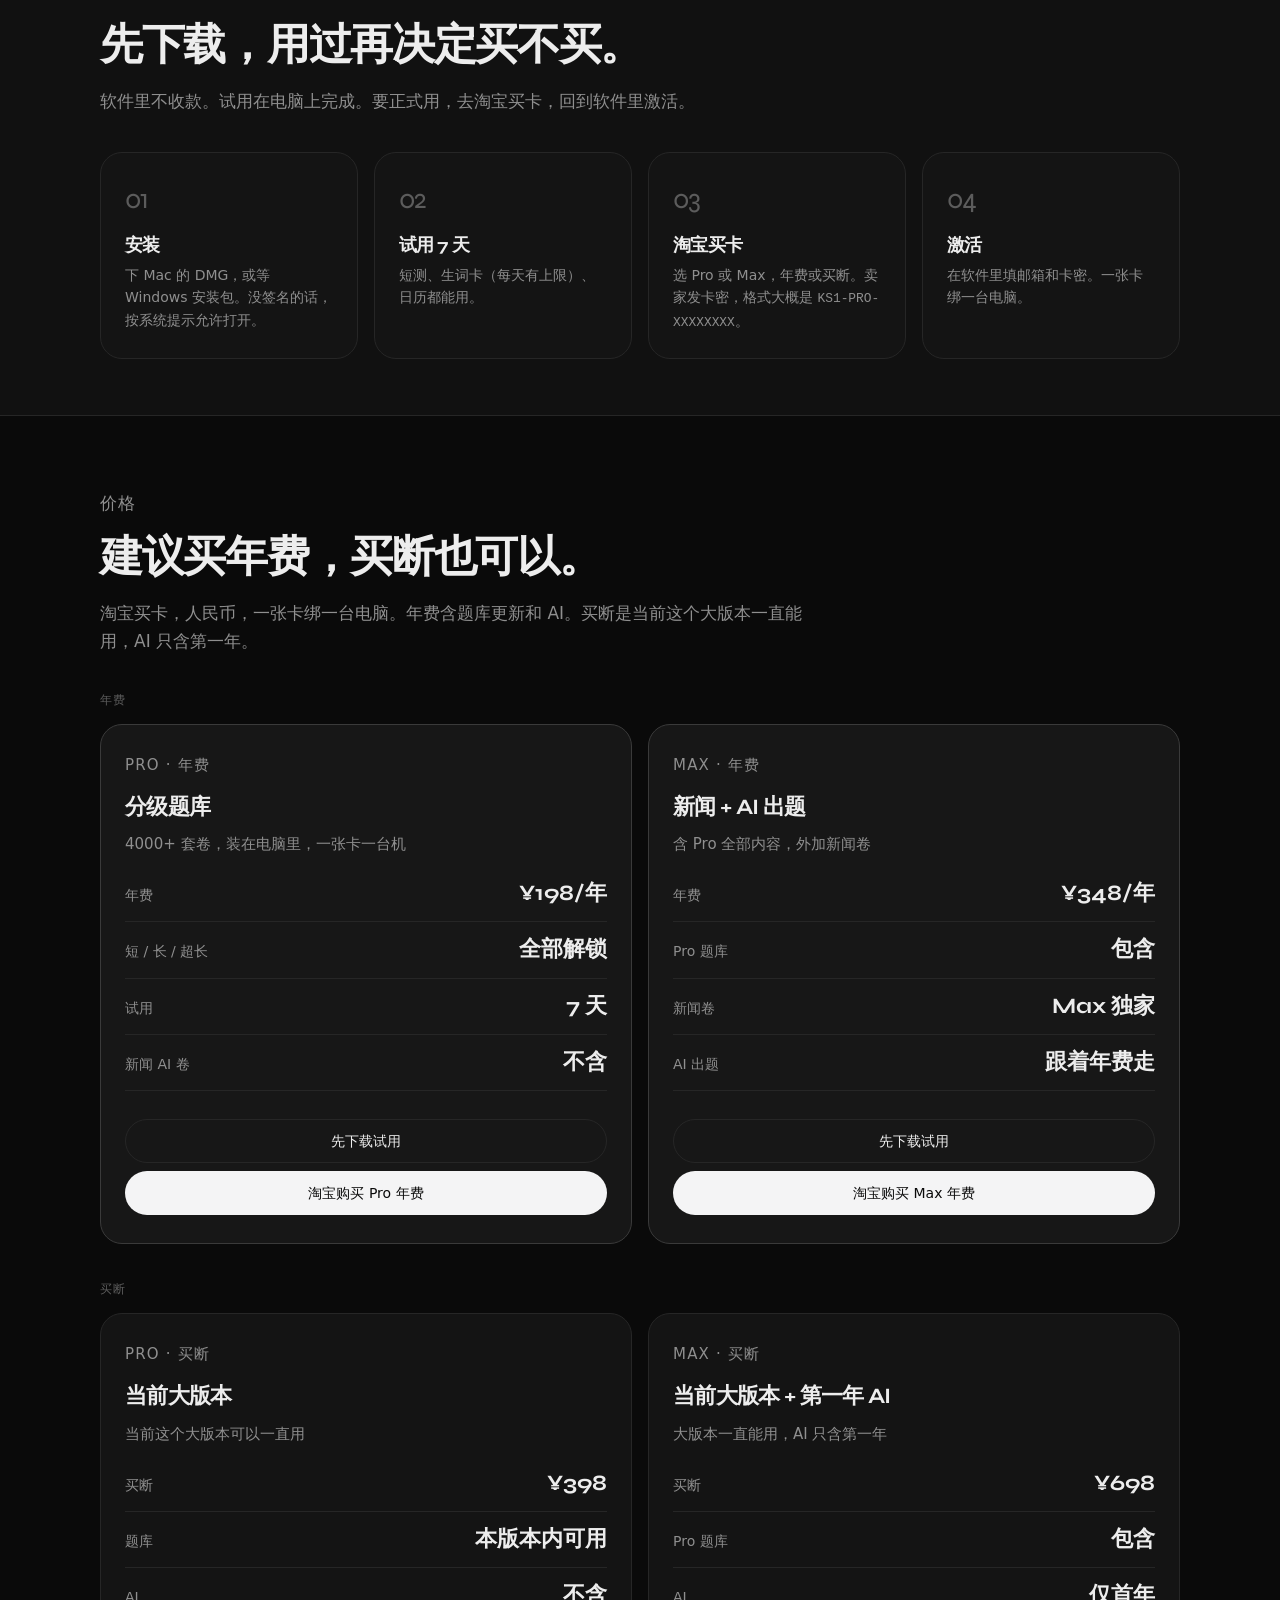
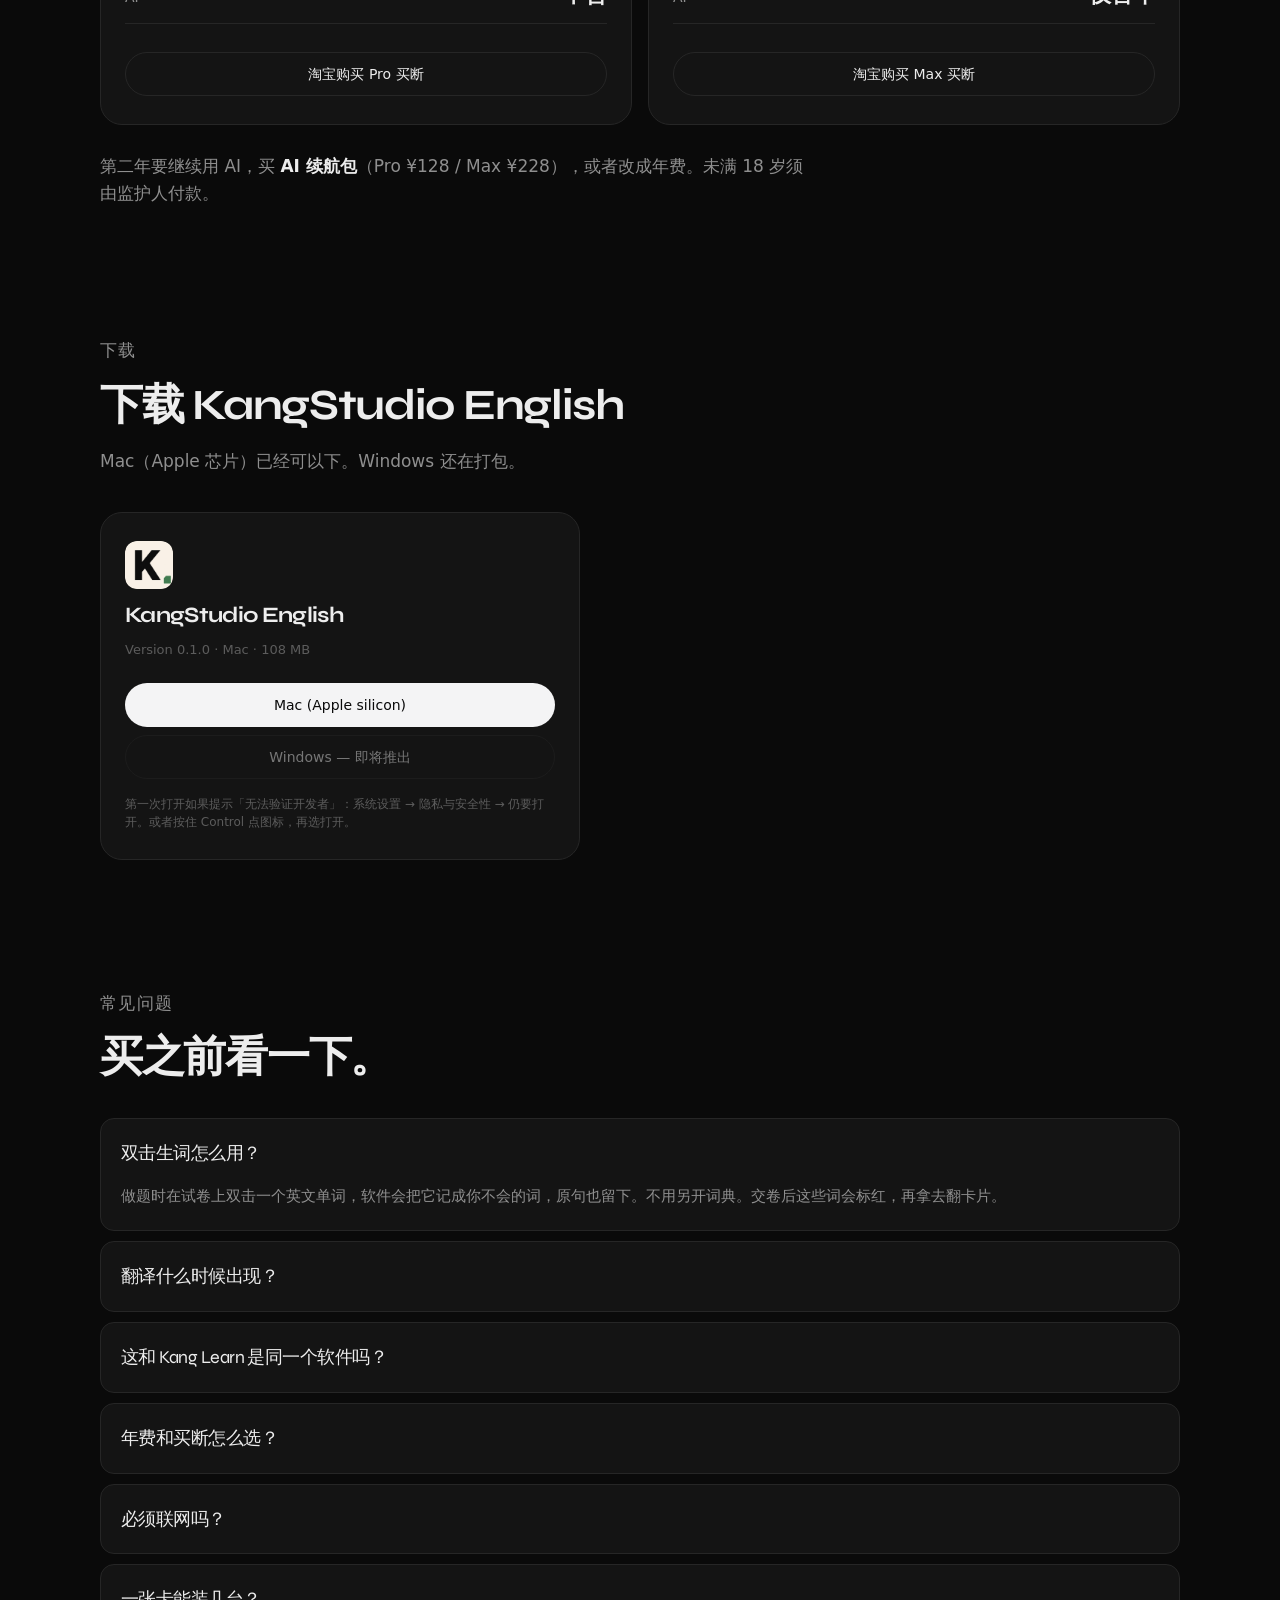
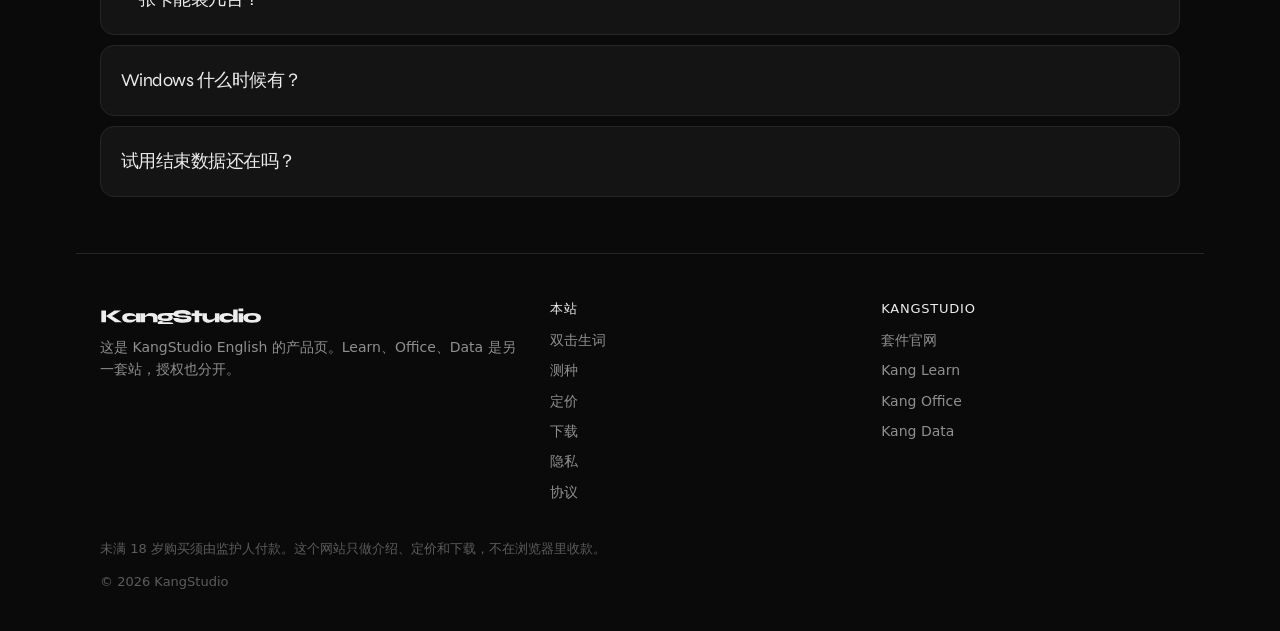
==== commit 002d46c1: "Update index.html for the double-click vocab buy point." ====
--- a/index.html
+++ b/index.html
@@ -4,7 +4,7 @@
   <meta charset="utf-8">
   <meta name="viewport" content="width=device-width, initial-scale=1">
   <title>KangStudio English · 桌面英语学习软件</title>
-  <meta name="description" content="做题时双击单词，自动记为不清楚的词汇。翻译可当场弹出，也可交卷后再看。KangStudio English：全英试卷、翻牌复习、4000+ 题库。Mac / Windows，7 天试用。">
+  <meta name="description" content="做题时双击单词，记成你不会的词。翻译可以当场弹，也可以交卷后再看。Mac / Windows，试用 7 天。">
   <link rel="canonical" href="https://kang998851.github.io/kangstudio-english/">
   <link rel="icon" href="favicon.png" type="image/png" sizes="64x64">
   <link rel="apple-touch-icon" href="apple-touch-icon.png">
@@ -42,18 +42,18 @@
 
   <main id="main">
     <section class="hero" id="top">
-      <p class="eyebrow">The buy point</p>
-      <h1>做题时双击单词，自动记成你不会的词。</h1>
-      <p class="lede">试卷全英。读到不清楚的词，双击即收入生词本——不用切词典、不用划线菜单。翻译时机你自己选：做卷时立刻弹出，或交卷后再显示。交卷后这些词在缩略卷面上红标，再翻成卡片复习。</p>
+      <p class="eyebrow">KangStudio English</p>
+      <h1>做题时双击单词，记成你不会的词。</h1>
+      <p class="lede">试卷是全英文。碰到看不懂的词，双击一下就进生词本，不用切出去查词典。翻译可以当场弹出来，也可以等交卷后再看，设置里改。交卷后这些词会在卷面上标红，再做成卡片复习。</p>
       <div class="hero-actions">
         <a class="btn btn-solid" href="#buy">试一下双击</a>
         <a class="btn btn-ghost" href="#download">下载 Mac 版</a>
       </div>
       <ul class="pills">
-        <li>双击 → 不清楚的词汇</li>
-        <li>翻译时机可自选</li>
-        <li>交卷红标回看</li>
-        <li>翻牌复习</li>
+        <li>双击记生词</li>
+        <li>翻译时机自己选</li>
+        <li>交卷后标红</li>
+        <li>卡片复习</li>
       </ul>
     </section>
 
@@ -67,27 +67,27 @@
               <p>Central banks moved with unusual speed this week, arguing that inflation had not yet loosened its grip. Analysts said the decision was unprecedented in peacetime, and that households would feel the delay between policy and prices.</p>
               <p class="stem">Which statement best captures the author’s attitude toward the delay?</p>
             </article>
-            <p class="toast" id="demo-toast">在这段英文上双击任意单词，会立刻记入不清楚的词汇。</p>
+            <p class="toast" id="demo-toast">在这段英文上双击任意单词，会记进生词。</p>
             <ul class="saved-words" id="demo-saved" hidden></ul>
           </div>
         </div>
         <div class="split-copy">
-          <p class="eyebrow">Buy point</p>
-          <h2>双击，就是「我不会」。</h2>
-          <p>做题不停下来查词典。鼠标双击那个词，软件自动记为不清楚的词汇，并带上原句。要不要当场看中文，还是交卷后再看，设置里自行选择。</p>
-          <p>这段试卷可以当场试：双击 <em>unprecedented</em>、<em>households</em> 或任何一个英文词。下面两个开关和软件设置一致。</p>
+          <p class="eyebrow">双击</p>
+          <h2>不会的词，双击就行。</h2>
+          <p>做题时别停下来翻词典。双击那个词，软件会记下，原句也一起留下。要不要马上看中文，设置里选。</p>
+          <p>左边这段可以试。双击 <em>unprecedented</em>、<em>households</em>，或随便一个英文词。下面两个开关和软件里的一样。</p>
           <div class="pref-stack" id="demo-prefs">
             <button type="button" class="pref" data-pref="instant" aria-pressed="false">
               <span>
-                <span class="pref-label">做卷时双击单词立即显示翻译</span>
-                <span class="pref-hint">开：立刻弹出中文释义。关：做题过程中不显示翻译。</span>
+                <span class="pref-label">做卷时双击马上显示翻译</span>
+                <span class="pref-hint">打开就当场弹出中文。关掉的话，做题过程中不显示翻译。</span>
               </span>
               <span class="pref-switch" aria-hidden="true"></span>
             </button>
             <button type="button" class="pref is-on" data-pref="after" aria-pressed="true">
               <span>
-                <span class="pref-label">卷后显示翻译</span>
-                <span class="pref-hint">开：交卷后在红标与翻牌中显示释义。关：卷后也不公布翻译。</span>
+                <span class="pref-label">交卷后显示翻译</span>
+                <span class="pref-hint">打开后，交卷时的红标和卡片里会有释义。关掉则交卷后也不给翻译。</span>
               </span>
               <span class="pref-switch" aria-hidden="true"></span>
             </button>
@@ -98,50 +98,50 @@
 
     <section class="section" id="story">
       <div class="section-head">
-        <p class="eyebrow">Why it exists</p>
-        <h2>题库不该和世界脱节。</h2>
-        <p>多数英语软件还在刷十年前的套卷。KangStudio English 把阅读理解、语法填空、应用文写作做成可排期的日常训练：Pro 用分级精选题库打底，Max 用新闻语域出题，让你读到的句子和今天的世界有关。</p>
+        <p class="eyebrow">这是什么</p>
+        <h2>别再用过时的套卷。</h2>
+        <p>不少英语软件还在刷很老的题。这个软件把阅读、填空、应用文做成每天能排的练习。Pro 是分级题库；Max 用新闻出题，读到的句子跟现在的事有关。</p>
       </div>
       <div class="card-grid">
         <article class="card">
-          <p class="card-kicker">Local</p>
+          <p class="card-kicker">电脑</p>
           <h3>装在电脑上</h3>
-          <p>打开即练，不依赖浏览器标签页。Pro 题库随安装包提供，离线也能做完整卷。</p>
-        </article>
-        <article class="card">
-          <p class="card-kicker">Bilingual shell</p>
-          <h3>壳层中英，卷面全英</h3>
-          <p>首页、日历、设置可中英切换。一旦进入试卷，界面与文章都是英语，逼自己读进去。</p>
-        </article>
-        <article class="card">
-          <p class="card-kicker">Private</p>
-          <h3>进度在本机</h3>
-          <p>段位、生词、日历、错题都存在本地。授权只绑定一台设备，换机需后台换绑。</p>
+          <p>打开就能做，不用挂在浏览器里。Pro 题库跟着安装包走，没网也能做完整卷。</p>
+        </article>
+        <article class="card">
+          <p class="card-kicker">中英</p>
+          <h3>菜单能中英，试卷是英文</h3>
+          <p>首页、日历、设置可以切中文或英文。进了试卷，界面和文章都是英文。</p>
+        </article>
+        <article class="card">
+          <p class="card-kicker">本地</p>
+          <h3>进度在这台电脑上</h3>
+          <p>段位、生词、日历、错题都存在本地。一张卡绑一台机器，换电脑要联系换绑。</p>
         </article>
       </div>
     </section>
 
     <section class="section" id="exams">
       <div class="section-head">
-        <p class="eyebrow">Three lengths</p>
-        <h2>短测深绿，长测深黄，超长深红。</h2>
-        <p>你自己排日历，而不是被打卡绑架。三种时长对应三种颜色，打开软件一眼能看出这一周练得密不密。</p>
+        <p class="eyebrow">三种卷</p>
+        <h2>短测绿色，长测黄色，超长红色。</h2>
+        <p>自己排日历，没有打卡惩罚。三种时长三种颜色，打开软件就能看出这周练了多少。</p>
       </div>
       <div class="card-grid">
         <article class="card">
-          <p class="card-kicker" style="color: var(--short)">Short · 深绿</p>
+          <p class="card-kicker" style="color: var(--short)">短测 · 绿</p>
           <h3>8–12 分钟</h3>
-          <p>一篇短阅读 + 选词填空 + 语法。适合通勤前后或睡前。试用即可做短测。</p>
-        </article>
-        <article class="card">
-          <p class="card-kicker" style="color: var(--long)">Long · 深黄</p>
-          <h3>约 30 分钟</h3>
-          <p>标准卷：阅读加长、填空更密。难度跟着段位走，从初中语域爬到高考 / 雅思附近。</p>
-        </article>
-        <article class="card">
-          <p class="card-kicker" style="color: var(--ultra)">Ultra · 深红</p>
-          <h3>约 55 分钟</h3>
-          <p>双篇阅读 + 填空 + 应用文。交卷后走完整错题流程：中译讲解、重做、仍错再深讲。</p>
+          <p>一篇短阅读，再加填空和语法。通勤或睡前能做完。试用就能做短测。</p>
+        </article>
+        <article class="card">
+          <p class="card-kicker" style="color: var(--long)">长测 · 黄</p>
+          <h3>大约 30 分钟</h3>
+          <p>阅读更长，填空更密。难度跟段位走，从初中一路到高考、雅思附近。</p>
+        </article>
+        <article class="card">
+          <p class="card-kicker" style="color: var(--ultra)">超长 · 红</p>
+          <h3>大约 55 分钟</h3>
+          <p>两篇阅读，加上填空和应用文。交卷后先看中文讲解，再重做错题，还错才往深了讲。</p>
         </article>
       </div>
     </section>
@@ -149,10 +149,10 @@
     <section class="section band full-bleed" id="calendar">
       <div class="split">
         <div class="split-copy">
-          <p class="eyebrow">Calendar</p>
-          <h2>一张月历，三种颜色。</h2>
-          <p>点选某一天，指定短测、长测、超长或休息。格子会填上对应颜色，像贡献图一样累积。没有强制连胜惩罚，节奏由你定。</p>
-          <p>试用只能排短测。Pro / Max 解锁长测与超长测排期。</p>
+          <p class="eyebrow">日历</p>
+          <h2>月历上三种颜色。</h2>
+          <p>点某一天，选短测、长测、超长或休息。格子会填上对应颜色。没有连胜惩罚。</p>
+          <p>试用只能排短测。Pro 和 Max 才能排长测和超长。</p>
           <div class="cal-legend">
             <span><b style="background:var(--short)"></b>短测 8–12 min</span>
             <span><b style="background:var(--long)"></b>长测 ~30 min</span>
@@ -208,27 +208,27 @@
     <section class="section band full-bleed" id="vocab">
       <div class="split">
         <div class="split-copy">
-          <p class="eyebrow">After the paper</p>
-          <h2>交卷后，这些词红标、翻牌。</h2>
-          <p>双击记下的不清楚词汇，会出现在缩略卷面上，用红色标出。然后变成卡片：正面英文，背面中文释义和原句。悬停翻转，进入间隔复习。</p>
-          <p>翻译出现的时机由你决定：做卷时双击立刻弹出，或等交卷后再显示。两项可单独开关。默认做卷不弹译，交卷后才看释义。</p>
+          <p class="eyebrow">交卷后</p>
+          <h2>生词标红，再翻成卡片。</h2>
+          <p>双击过的词会出现在交卷后的卷面上，标成红色。然后做成卡片：正面英文，背面是中文和原句。鼠标放上去会翻面。</p>
+          <p>翻译什么时候出，你定。可以做卷时双击就弹，也可以交卷后再看。两个开关互不影响。默认是做卷时不弹，交卷后才显示。</p>
         </div>
         <div class="cards-row" aria-hidden="true">
           <div class="flip">
             <div class="flip-inner">
-              <div class="flip-face flip-front"><small>New · from Paper 1284</small><strong>unprecedented</strong></div>
-              <div class="flip-face flip-back"><small>原句语境</small><strong>前所未有的</strong></div>
+              <div class="flip-face flip-front"><small>新词 · 来自卷 1284</small><strong>unprecedented</strong></div>
+              <div class="flip-face flip-back"><small>原句里</small><strong>前所未有的</strong></div>
             </div>
           </div>
           <div class="flip">
             <div class="flip-inner">
-              <div class="flip-face flip-front"><small>Review due</small><strong>mitigate</strong></div>
+              <div class="flip-face flip-front"><small>该复习了</small><strong>mitigate</strong></div>
               <div class="flip-face flip-back"><small>减轻；缓解</small><strong>减轻冲击</strong></div>
             </div>
           </div>
           <div class="flip">
             <div class="flip-inner">
-              <div class="flip-face flip-front"><small>Saved today</small><strong>households</strong></div>
+              <div class="flip-face flip-front"><small>今天记下的</small><strong>households</strong></div>
               <div class="flip-face flip-back"><small>家庭；住户</small><strong>会感受到滞后期</strong></div>
             </div>
           </div>
@@ -238,41 +238,41 @@
 
     <section class="section" id="review">
       <div class="section-head">
-        <p class="eyebrow">Review loop</p>
-        <h2>错题不直接甩答案。</h2>
-        <p>交卷后先看中文讲解（不含标准答案），再重做同一批错题。如果还是错，才显示答案并进入深度讲解。目的是逼你想一遍，而不是抄一遍。</p>
+        <p class="eyebrow">错题</p>
+        <h2>错题先不给答案。</h2>
+        <p>交卷后先看中文讲解，里面没有标准答案。然后把错题再做一遍。还是错，才给答案并往深了讲。想让你自己先想一遍。</p>
       </div>
       <div class="card-grid">
         <article class="card">
           <p class="card-kicker">01</p>
-          <h3>中译讲解</h3>
-          <p>讲清题干在问什么、文章在说什么。故意不把正确选项写在第一屏。</p>
+          <h3>中文讲解</h3>
+          <p>把题在问什么、文章在说什么讲清楚。第一屏故意不写正确选项。</p>
         </article>
         <article class="card">
           <p class="card-kicker">02</p>
-          <h3>立刻重做</h3>
-          <p>同一批错题再答一次。对了就过；仍错才进入下一步。</p>
+          <h3>再做一次</h3>
+          <p>同一批错题再答。对了就过。还错才进下一步。</p>
         </article>
         <article class="card">
           <p class="card-kicker">03</p>
-          <h3>深讲</h3>
-          <p>这时才给答案，并拆干扰项：为什么听起来像、为什么其实不行。</p>
+          <h3>往深了讲</h3>
+          <p>这时才给答案，并说干扰项为什么像、为什么不行。</p>
         </article>
       </div>
     </section>
 
     <section class="section full-bleed" id="ranks" style="padding-bottom: 24px;">
       <div class="section-head">
-        <p class="eyebrow">Rank corridor</p>
-        <h2>八段走廊，靠分数往前走。</h2>
-        <p>不是装饰徽章。每次交卷结算 RP，满星晋级。段位决定下一份卷的难度，从 Ember Initiate 到 Celestial Apex。</p>
-      </div>
-      <div class="ranks" tabindex="0" aria-label="段位走廊">
+        <p class="eyebrow">段位</p>
+        <h2>八段，靠分数往上走。</h2>
+        <p>不是贴着玩的徽章。每次交卷算 RP，攒满星晋级。段位决定下一份卷有多难。从 Ember Initiate 到 Celestial Apex。</p>
+      </div>
+      <div class="ranks" tabindex="0" aria-label="段位">
         <article class="rank-card now">
           <div>
             <p class="card-kicker">Tier 1 / 8</p>
             <h3>Ember Initiate</h3>
-            <p>First spark of disciplined reading. Build cadence one passage at a time.</p>
+            <p>刚开始正经读。一篇一篇来。</p>
           </div>
           <span class="tag">当前段位</span>
         </article>
@@ -280,49 +280,49 @@
           <div>
             <p class="card-kicker">Tier 2 / 8</p>
             <h3>Bronze Pathfinder</h3>
-            <p>You map meaning through short papers and steady review.</p>
+            <p>短卷做熟了，复习也跟上。</p>
           </div>
         </article>
         <article class="rank-card">
           <div>
             <p class="card-kicker">Tier 3 / 8</p>
             <h3>Silver Lexicon</h3>
-            <p>Vocabulary locks into context; inference begins to sharpen.</p>
+            <p>词能放回句子里，推断开始准一点。</p>
           </div>
         </article>
         <article class="rank-card">
           <div>
             <p class="card-kicker">Tier 4 / 8</p>
             <h3>Gold Orator</h3>
-            <p>Argument structure opens. Tone and purpose become readable.</p>
+            <p>能看出文章在讲什么，语气是什么。</p>
           </div>
         </article>
         <article class="rank-card">
           <div>
             <p class="card-kicker">Tier 5 / 8</p>
             <h3>Platinum Scholar</h3>
-            <p>Gaokao-length papers feel familiar; precision replaces guesswork.</p>
+            <p>高考长度的卷不太慌了。</p>
           </div>
         </article>
         <article class="rank-card">
           <div>
             <p class="card-kicker">Tier 6 / 8</p>
             <h3>Obsidian Virtuoso</h3>
-            <p>Dense prose yields. You hear the writer behind the lines.</p>
+            <p>密的文章也能读下去。</p>
           </div>
         </article>
         <article class="rank-card">
           <div>
             <p class="card-kicker">Tier 7 / 8</p>
             <h3>Diamond Sovereign</h3>
-            <p>Control under pressure: long papers, clean timing, calm judgment.</p>
+            <p>长卷、卡时间，还能稳住。</p>
           </div>
         </article>
         <article class="rank-card">
           <div>
             <p class="card-kicker">Tier 8 / 8</p>
             <h3>Celestial Apex</h3>
-            <p>Mastery without noise — the highest corridor of the archive.</p>
+            <p>最高一段。</p>
           </div>
         </article>
       </div>
@@ -330,67 +330,67 @@
 
     <section class="section" id="max">
       <div class="section-head">
-        <p class="eyebrow">Pro and Max</p>
-        <h2>Pro 是题库。Max 是新闻。</h2>
-        <p>两档授权分得很干净。先试用短测；需要完整分级卷就买 Pro；要跟实事走，再上 Max。</p>
+        <p class="eyebrow">Pro / Max</p>
+        <h2>Pro 是题库，Max 是新闻。</h2>
+        <p>先试用短测。要完整分级卷就买 Pro。想跟新闻走，再买 Max。</p>
       </div>
       <div class="card-grid two">
         <article class="card">
           <p class="card-kicker">Pro</p>
-          <h3>4000+ 精选题库</h3>
-          <p>原创分级试卷，打包在本机。短测、长测、超长测、生词、错题、段位全部可用。年费可持续收到题库更新；买断锁定当前大版本。</p>
+          <h3>4000+ 套分级题库</h3>
+          <p>原创试卷，装在电脑里。短测、长测、超长、生词、错题、段位都能用。年费会继续收题库更新；买断只能用当前这个大版本。</p>
         </article>
         <article class="card">
           <p class="card-kicker">Max</p>
-          <h3>实事新闻卷 + AI 出题</h3>
-          <p>包含 Pro 全部内容。额外提供新闻语域练习卷（原创，非转载），并预留按当日新闻生成新卷的接口。年费覆盖持续出题；买断只含首年 AI。</p>
+          <h3>新闻卷 + AI 出题</h3>
+          <p>Pro 的内容都有。另外有新闻练习卷，是自己写的，不是转载。也可以按当天新闻出新卷。年费覆盖持续出题；买断只含第一年的 AI。</p>
         </article>
       </div>
     </section>
 
     <section class="section band full-bleed" id="how">
       <div class="section-head">
-        <p class="eyebrow">How to start</p>
-        <h2>先下载，再决定买不买。</h2>
-        <p>软件内不收款。试用在本机完成；正式授权在淘宝购卡，回软件里激活。</p>
+        <p class="eyebrow">怎么买</p>
+        <h2>先下载，用过再决定买不买。</h2>
+        <p>软件里不收款。试用在电脑上完成。要正式用，去淘宝买卡，回到软件里激活。</p>
       </div>
       <div class="steps">
         <article class="step">
           <em>01</em>
           <h3>安装</h3>
-          <p>下载 Mac DMG 或 Windows 安装包。未签名时按系统提示允许打开。</p>
+          <p>下 Mac 的 DMG，或等 Windows 安装包。没签名的话，按系统提示允许打开。</p>
         </article>
         <article class="step">
           <em>02</em>
           <h3>试用 7 天</h3>
-          <p>短测、生词卡（每日上限）、日历都能摸到手感。</p>
+          <p>短测、生词卡（每天有上限）、日历都能用。</p>
         </article>
         <article class="step">
           <em>03</em>
-          <h3>淘宝购卡</h3>
-          <p>选择 Pro 或 Max，年费或买断。卖家发卡密，形如 <code>KS1-PRO-XXXXXXXX</code>。</p>
+          <h3>淘宝买卡</h3>
+          <p>选 Pro 或 Max，年费或买断。卖家发卡密，格式大概是 <code>KS1-PRO-XXXXXXXX</code>。</p>
         </article>
         <article class="step">
           <em>04</em>
           <h3>激活</h3>
-          <p>在软件激活页填写邮箱与卡密。一码绑定一台设备。</p>
+          <p>在软件里填邮箱和卡密。一张卡绑一台电脑。</p>
         </article>
       </div>
     </section>
 
     <section class="section" id="pricing">
       <div class="section-head">
-        <p class="eyebrow">Pricing</p>
-        <h2>主推年费。买断可辅。</h2>
-        <p>人民币结算，淘宝购卡，一机一码。年费覆盖题库更新与 AI；买断锁定当前大版本，AI 只含首年。</p>
-      </div>
-
-      <p class="price-lane">主推 · 年费</p>
+        <p class="eyebrow">价格</p>
+        <h2>建议买年费，买断也可以。</h2>
+        <p>淘宝买卡，人民币，一张卡绑一台电脑。年费含题库更新和 AI。买断是当前这个大版本一直能用，AI 只含第一年。</p>
+      </div>
+
+      <p class="price-lane">年费</p>
       <div class="pricing-grid">
         <article class="card price-card featured">
-          <p class="card-kicker">Pro · Annual</p>
-          <h3>精选题库</h3>
-          <p class="price-note">4000+ 套卷 · 本机题库 · 一机一码</p>
+          <p class="card-kicker">Pro · 年费</p>
+          <h3>分级题库</h3>
+          <p class="price-note">4000+ 套卷，装在电脑里，一张卡一台机</p>
           <ul class="price-list">
             <li><span>年费</span><strong>¥198/年</strong></li>
             <li><span>短 / 长 / 超长</span><strong>全部解锁</strong></li>
@@ -403,14 +403,14 @@
           </div>
         </article>
         <article class="card price-card featured">
-          <p class="card-kicker">Max · Annual</p>
-          <h3>AI 实事出题</h3>
-          <p class="price-note">含 Pro 全部内容 + 新闻卷</p>
+          <p class="card-kicker">Max · 年费</p>
+          <h3>新闻 + AI 出题</h3>
+          <p class="price-note">含 Pro 全部内容，外加新闻卷</p>
           <ul class="price-list">
             <li><span>年费</span><strong>¥348/年</strong></li>
             <li><span>Pro 题库</span><strong>包含</strong></li>
             <li><span>新闻卷</span><strong>Max 独家</strong></li>
-            <li><span>AI 出题</span><strong>随年费续</strong></li>
+            <li><span>AI 出题</span><strong>跟着年费走</strong></li>
           </ul>
           <div class="price-actions">
             <a class="btn btn-ghost btn-block" href="#download">先下载试用</a>
@@ -419,12 +419,12 @@
         </article>
       </div>
 
-      <p class="price-lane">辅推 · 买断</p>
+      <p class="price-lane">买断</p>
       <div class="pricing-grid">
         <article class="card price-card">
-          <p class="card-kicker">Pro · Buyout</p>
+          <p class="card-kicker">Pro · 买断</p>
           <h3>当前大版本</h3>
-          <p class="price-note">客户端本大版本可一直用</p>
+          <p class="price-note">当前这个大版本可以一直用</p>
           <ul class="price-list">
             <li><span>买断</span><strong>¥398</strong></li>
             <li><span>题库</span><strong>本版本内可用</strong></li>
@@ -435,9 +435,9 @@
           </div>
         </article>
         <article class="card price-card">
-          <p class="card-kicker">Max · Buyout</p>
-          <h3>当前大版本 + 首年 AI</h3>
-          <p class="price-note">大版本可一直用；AI 只含首年</p>
+          <p class="card-kicker">Max · 买断</p>
+          <h3>当前大版本 + 第一年 AI</h3>
+          <p class="price-note">大版本一直能用，AI 只含第一年</p>
           <ul class="price-list">
             <li><span>买断</span><strong>¥698</strong></li>
             <li><span>Pro 题库</span><strong>包含</strong></li>
@@ -448,66 +448,66 @@
           </div>
         </article>
       </div>
-      <p class="lede" style="margin-top:28px">第二年起：买 <strong>AI 续航包</strong>（Pro ¥128 / Max ¥228），或转为年费。未满 18 岁须由监护人完成付款。</p>
+      <p class="lede" style="margin-top:28px">第二年要继续用 AI，买 <strong>AI 续航包</strong>（Pro ¥128 / Max ¥228），或者改成年费。未满 18 岁须由监护人付款。</p>
     </section>
 
     <section class="section" id="download">
       <div class="section-head">
-        <p class="eyebrow">Download</p>
+        <p class="eyebrow">下载</p>
         <h2>下载 KangStudio English</h2>
-        <p>macOS Apple 芯片版已发布。Windows 安装包随后上线。</p>
+        <p>Mac（Apple 芯片）已经可以下。Windows 还在打包。</p>
       </div>
       <div class="download-wrap">
         <article class="card download-card" data-download-app="english">
           <img class="product-logo" src="logos/kang-english.png" width="48" height="48" alt="">
           <h3>KangStudio English</h3>
-          <p class="muted" data-download-note>正在检查安装包…</p>
+          <p class="muted" data-download-note>正在读取安装包…</p>
           <div class="download-actions">
             <a class="btn btn-solid btn-block is-disabled" data-download-mac aria-disabled="true">Mac (Apple silicon)</a>
-            <a class="btn btn-ghost btn-block is-disabled" data-download-win aria-disabled="true">Windows — 即将推出</a>
-          </div>
-          <p class="hint">首次打开若提示「无法验证开发者」：系统设置 → 隐私与安全性 → 仍要打开。或按住 Control 单击图标 → 打开。</p>
+            <a class="btn btn-ghost btn-block is-disabled" data-download-win aria-disabled="true">Windows 还在打包</a>
+          </div>
+          <p class="hint">第一次打开如果提示「无法验证开发者」：系统设置 → 隐私与安全性 → 仍要打开。或者按住 Control 点图标，再选打开。</p>
         </article>
       </div>
     </section>
 
     <section class="section" id="faq">
       <div class="section-head">
-        <p class="eyebrow">FAQ</p>
-        <h2>买之前先看这些。</h2>
+        <p class="eyebrow">常见问题</p>
+        <h2>买之前看一下。</h2>
       </div>
       <div class="faq">
         <details open>
-          <summary>双击生词是怎么工作的？</summary>
-          <p>做题时双击试卷上的任意英文单词，软件立刻把它记为不清楚的词汇，并保存原句。不用打开词典、不用另做笔记。交卷后这些词在缩略卷面红标，再进入翻牌复习。</p>
+          <summary>双击生词怎么用？</summary>
+          <p>做题时在试卷上双击一个英文单词，软件会把它记成你不会的词，原句也留下。不用另开词典。交卷后这些词会标红，再拿去翻卡片。</p>
         </details>
         <details>
           <summary>翻译什么时候出现？</summary>
-          <p>设置里有两项，可单独开关：<strong>做卷时双击单词立即显示翻译</strong>，以及<strong>卷后显示翻译</strong>。前者开则当场弹出中文释义；后者开则交卷后在缩略卷面与生词翻牌里显示释义。默认关前者、开后者，避免做题时被中文打断。</p>
+          <p>设置里有两个开关，可以分开开或关。一个是做卷时双击马上显示翻译，一个是交卷后在红标和卡片里显示翻译。默认关第一个、开第二个，免得做题时被中文打断。</p>
         </details>
         <details>
           <summary>这和 Kang Learn 是同一个软件吗？</summary>
-          <p>不是。Kang Learn 仍是套件里的学习规划软件。KangStudio English 是完全独立的英语刷题产品，有自己的题库、日历测种和段位。</p>
+          <p>不是。Kang Learn 是套件里做学习规划的。KangStudio English 是单独的英语刷题软件，题库、日历、段位都是自己的。</p>
         </details>
         <details>
           <summary>年费和买断怎么选？</summary>
-          <p>主推年费：Pro ¥198/年，Max ¥348/年，题库更新与 AI 按年续。辅推买断：Pro ¥398、Max ¥698，当前大版本可一直用，但 AI 只含首年。第二年起买 AI 续航包（Pro ¥128 / Max ¥228），或转为年费。</p>
+          <p>一般买年费：Pro 198 一年，Max 348 一年，题库更新和 AI 按年续。买断贵一些：Pro 398，Max 698。当前这个大版本可以一直用，但 AI 只给第一年。第二年要么买 AI 续航包（Pro 128 / Max 228），要么改成年费。</p>
         </details>
         <details>
           <summary>必须联网吗？</summary>
-          <p>Pro 题库在本机，做题、生词、错题、段位都可以离线。Max 的新闻卷和日后的实时出题需要网络。</p>
-        </details>
-        <details>
-          <summary>一码能装几台？</summary>
-          <p>同时只能激活 1 台。换电脑需要联系换绑，不能把同一张卡密挂在多台机器上。</p>
+          <p>Pro 题库在电脑里，做题、生词、错题、段位都能离线。Max 的新闻卷、以及按当天新闻出题，需要联网。</p>
+        </details>
+        <details>
+          <summary>一张卡能装几台？</summary>
+          <p>同时只能开一台。换电脑要找我们换绑，不能一张卡挂多台。</p>
         </details>
         <details>
           <summary>Windows 什么时候有？</summary>
-          <p>同一套代码，Windows 安装包在打包完成后会开放本页下载按钮。授权本身是双端通，只是同时只能开一台。</p>
-        </details>
-        <details>
-          <summary>试用结束后会锁数据吗？</summary>
-          <p>试用到期后无法继续开新的长测 / 超长测。本机已有的生词和记录还在；激活 Pro 或 Max 后接上即可。</p>
+          <p>代码是同一套，Windows 安装包做好了会在这页开放下载。授权两端通用，只是不能同时开两台。</p>
+        </details>
+        <details>
+          <summary>试用结束数据还在吗？</summary>
+          <p>到期后不能再开新的长测和超长测。已经记下的生词和记录还在电脑上，激活之后接上就能用。</p>
         </details>
       </div>
     </section>
@@ -517,7 +517,7 @@
     <div class="footer-grid">
       <div>
         <p class="brand footer-brand"><span class="brand-type" aria-hidden="true"></span><span class="sr-only">KangStudio</span></p>
-        <p>KangStudio English 是独立产品站点。字体与 KangStudio 套件站一致，内容和授权与 Learn / Office / Data 分开。</p>
+        <p>这是 KangStudio English 的产品页。Learn、Office、Data 是另一套站，授权也分开。</p>
       </div>
       <div>
         <h2>本站</h2>
@@ -540,7 +540,7 @@
         </ul>
       </div>
     </div>
-    <p class="footer-legal">未满 18 岁购买须由监护人完成付款。本站只做介绍、定价与下载，不在浏览器里收款。</p>
+    <p class="footer-legal">未满 18 岁购买须由监护人付款。这个网站只做介绍、定价和下载，不在浏览器里收款。</p>
     <p class="footer-copy">© 2026 KangStudio</p>
   </footer>
 
--- a/styles.css
+++ b/styles.css
@@ -434,6 +434,10 @@
   align-items: center;
 }
 
+.split-top {
+  align-items: start;
+}
+
 .split-copy h2 {
   margin-top: 8px;
 }
@@ -561,6 +565,77 @@
   font-family: var(--serif);
 }
 
+.pref-stack {
+  display: grid;
+  gap: 10px;
+  margin-top: 22px;
+}
+
+.pref {
+  display: flex;
+  align-items: center;
+  justify-content: space-between;
+  gap: 16px;
+  width: 100%;
+  padding: 14px 16px;
+  border: 1px solid var(--line);
+  border-radius: var(--radius-sm);
+  background: var(--bg);
+  color: var(--text);
+  text-align: left;
+  cursor: pointer;
+}
+
+.pref.is-on {
+  border-color: #3a3a3a;
+}
+
+.pref-label {
+  display: block;
+  font-size: 14px;
+  font-weight: 600;
+  letter-spacing: -0.02em;
+}
+
+.pref-hint {
+  display: block;
+  margin-top: 4px;
+  color: var(--muted);
+  font-size: 12px;
+  line-height: 1.45;
+  font-weight: 400;
+}
+
+.pref-switch {
+  position: relative;
+  flex: none;
+  width: 40px;
+  height: 24px;
+  border-radius: 999px;
+  background: #2a2a2a;
+}
+
+.pref-switch::after {
+  content: "";
+  position: absolute;
+  top: 3px;
+  left: 3px;
+  width: 18px;
+  height: 18px;
+  border-radius: 50%;
+  background: #8f8f8f;
+  transition: transform 0.16s ease;
+}
+
+.pref.is-on .pref-switch {
+  background: var(--solid);
+}
+
+.pref.is-on .pref-switch::after {
+  transform: translateX(16px);
+  background: var(--solid-text);
+}
+
 .cards-row {
   display: grid;
   grid-template-columns: repeat(3, 1fr);
@@ -874,6 +949,11 @@
   padding: 0 0 18px;
   color: var(--muted);
   font-size: 15px;
+}
+
+.faq details p strong {
+  color: var(--text);
+  font-weight: 600;
 }
 
 .site-footer {
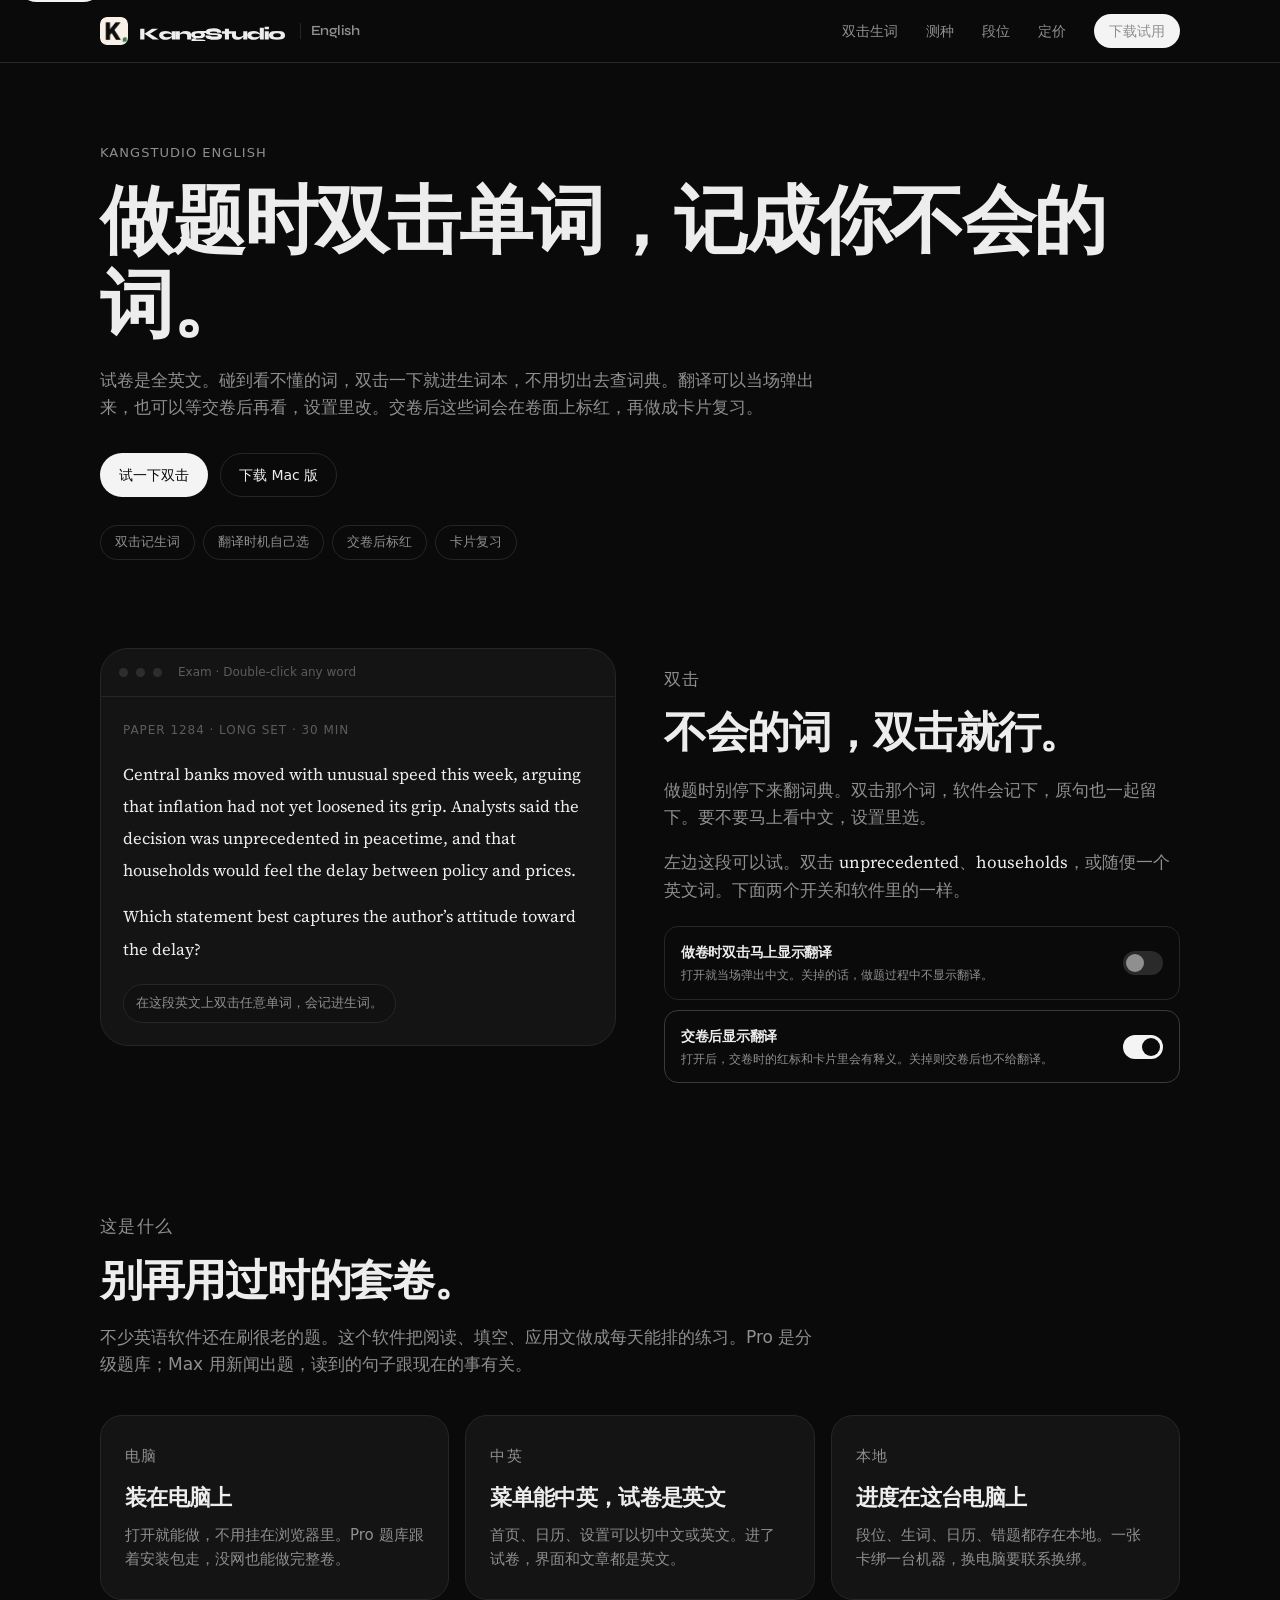
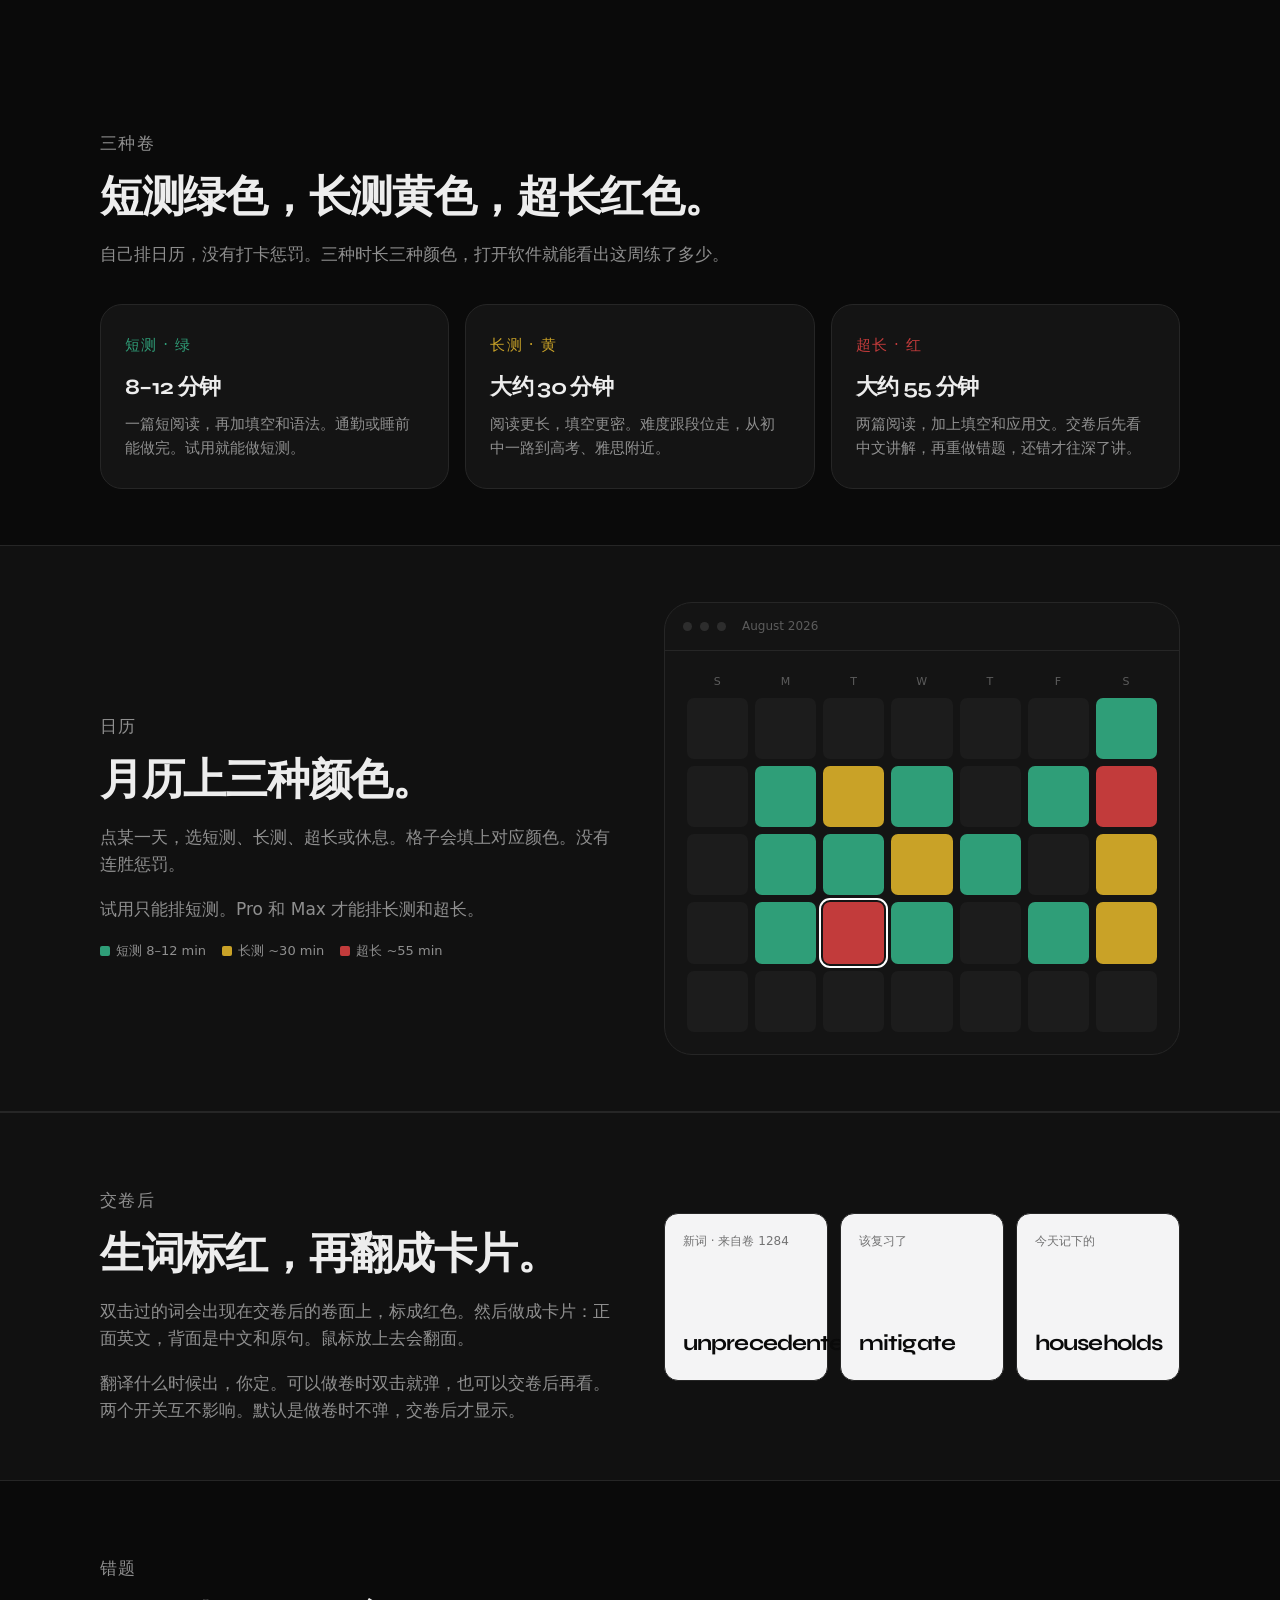
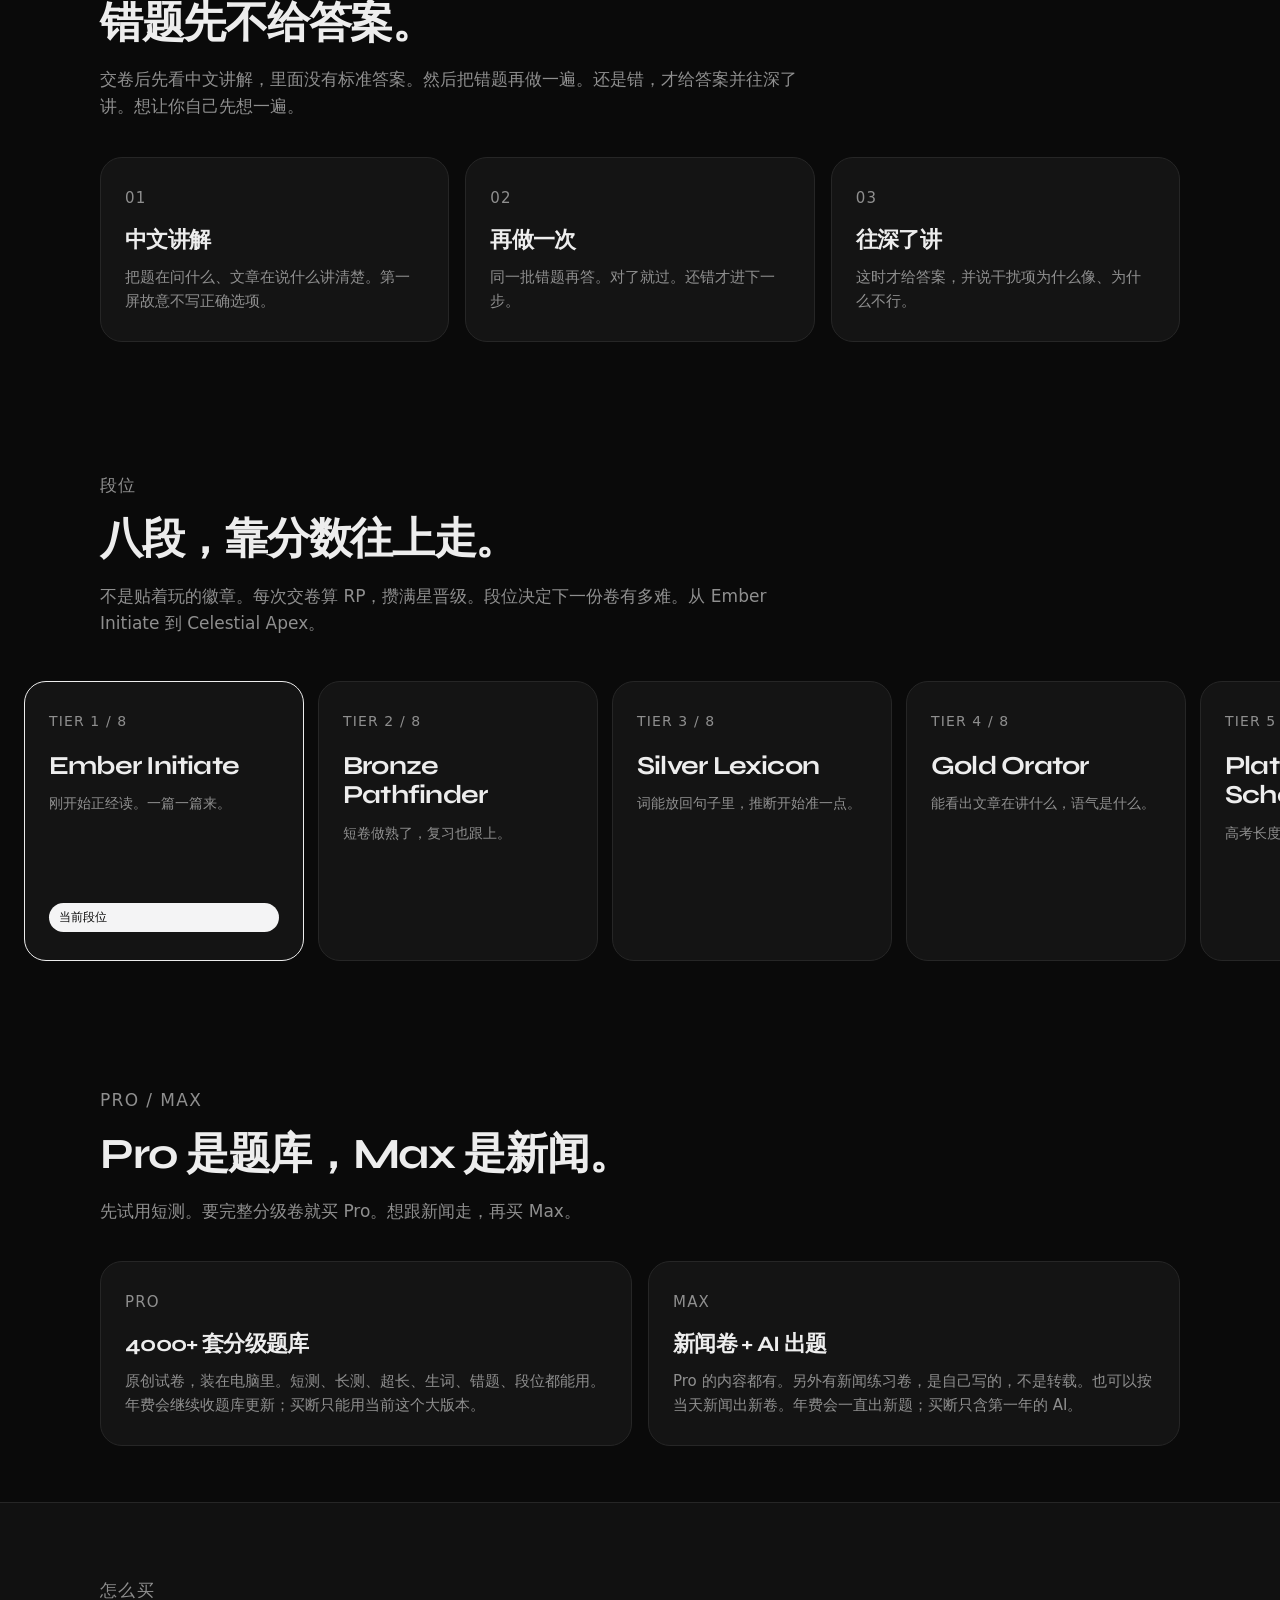
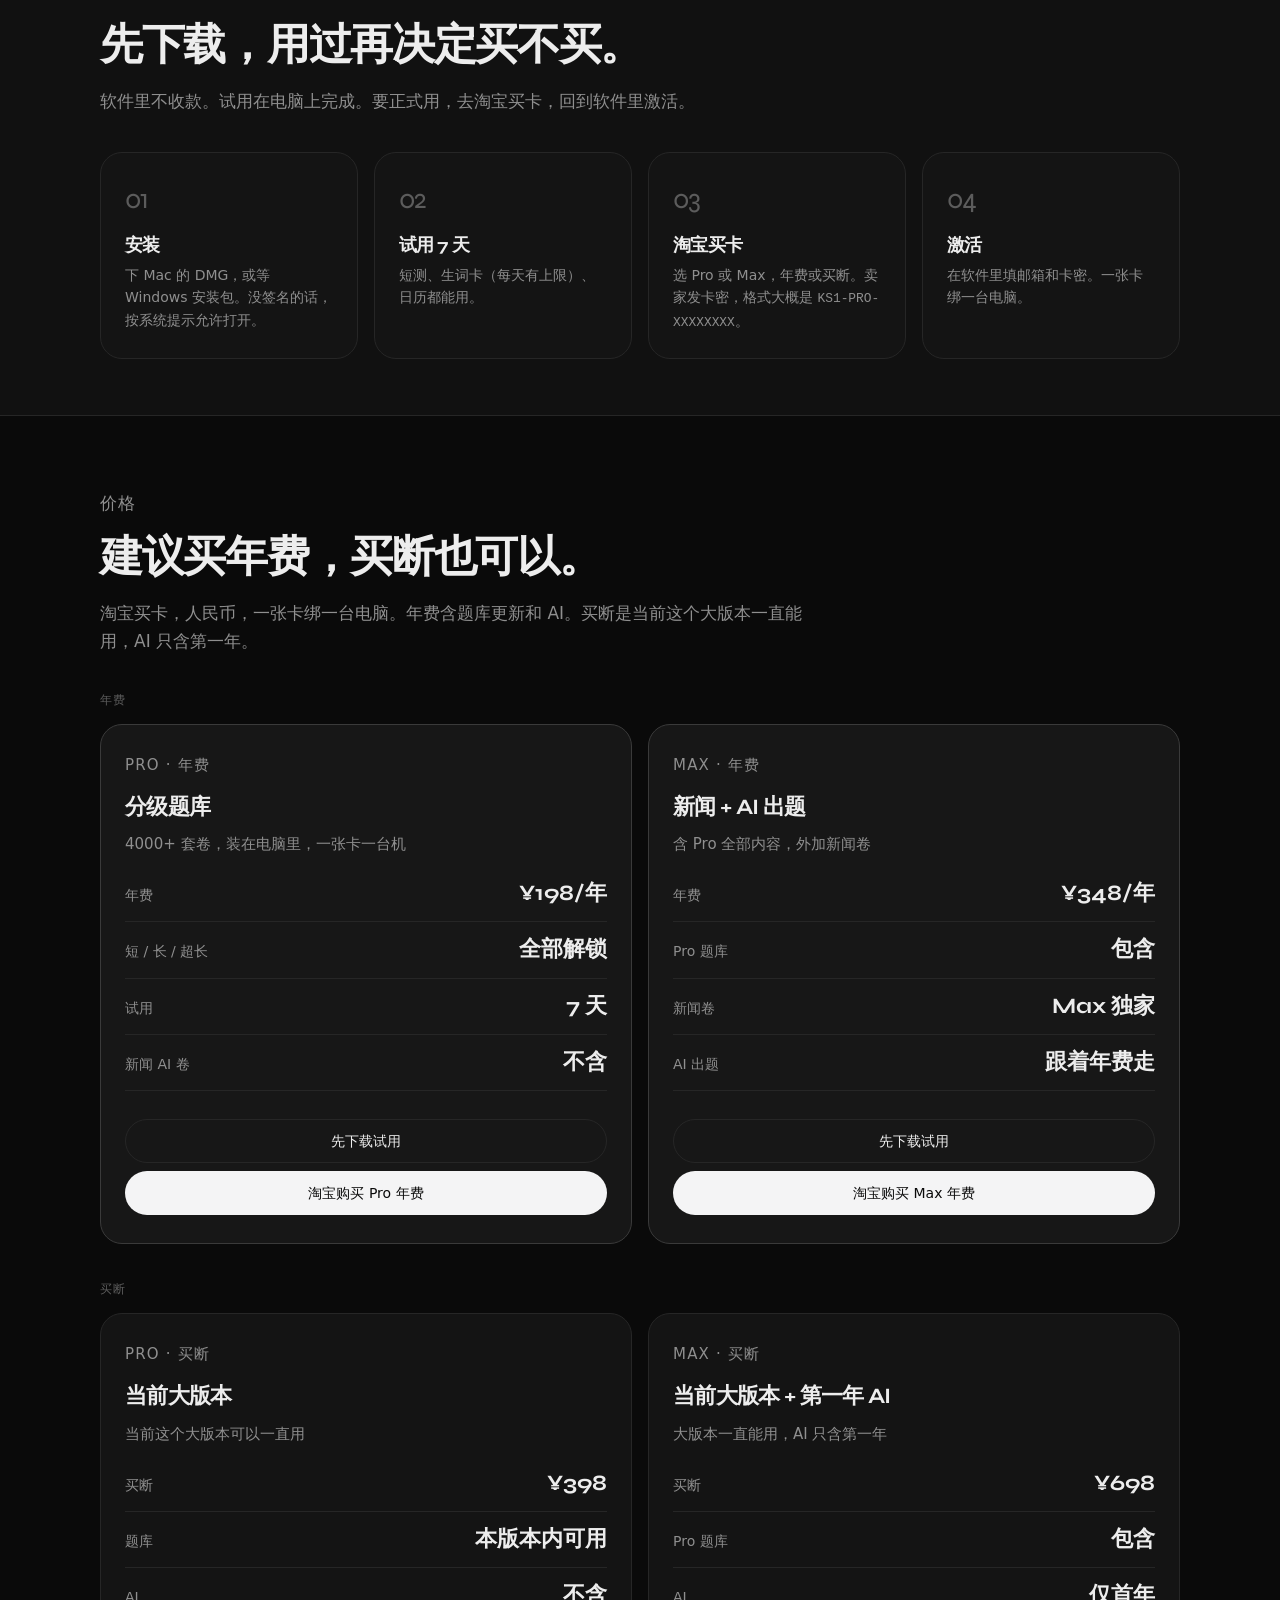
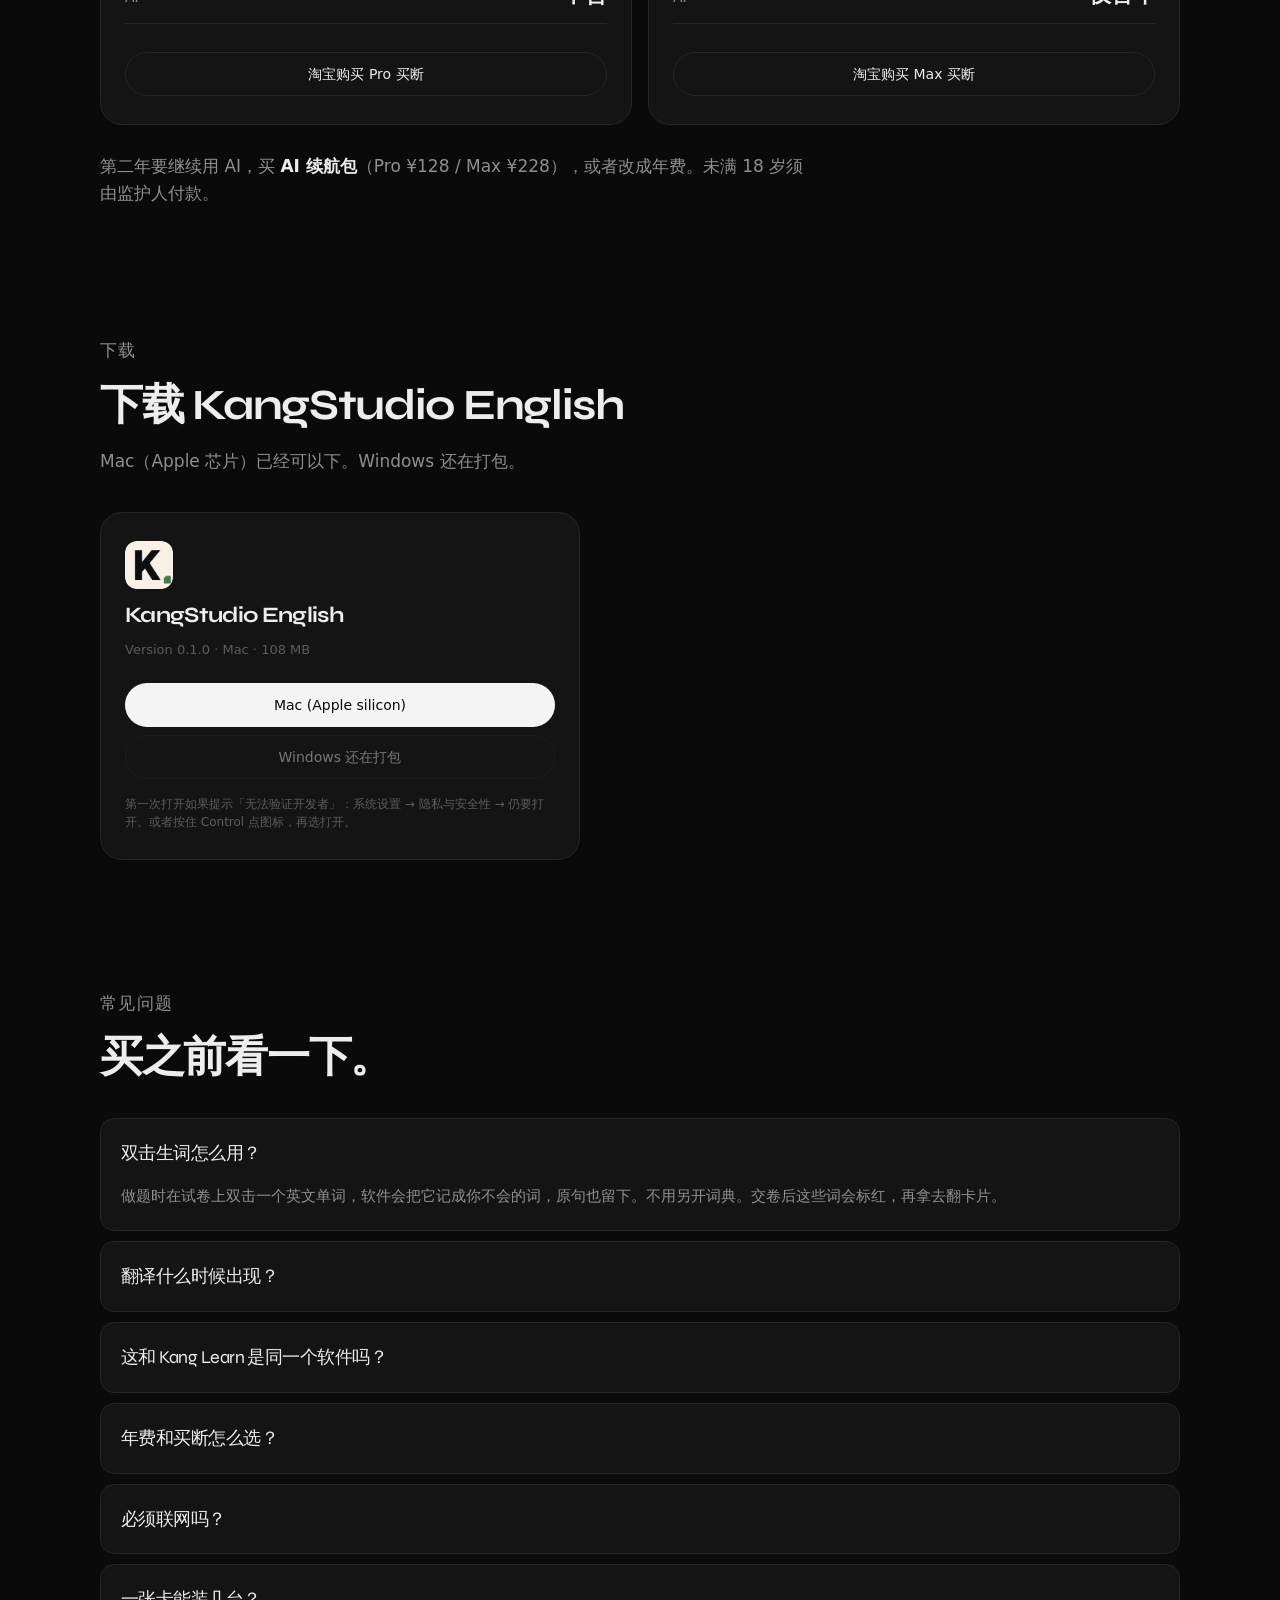
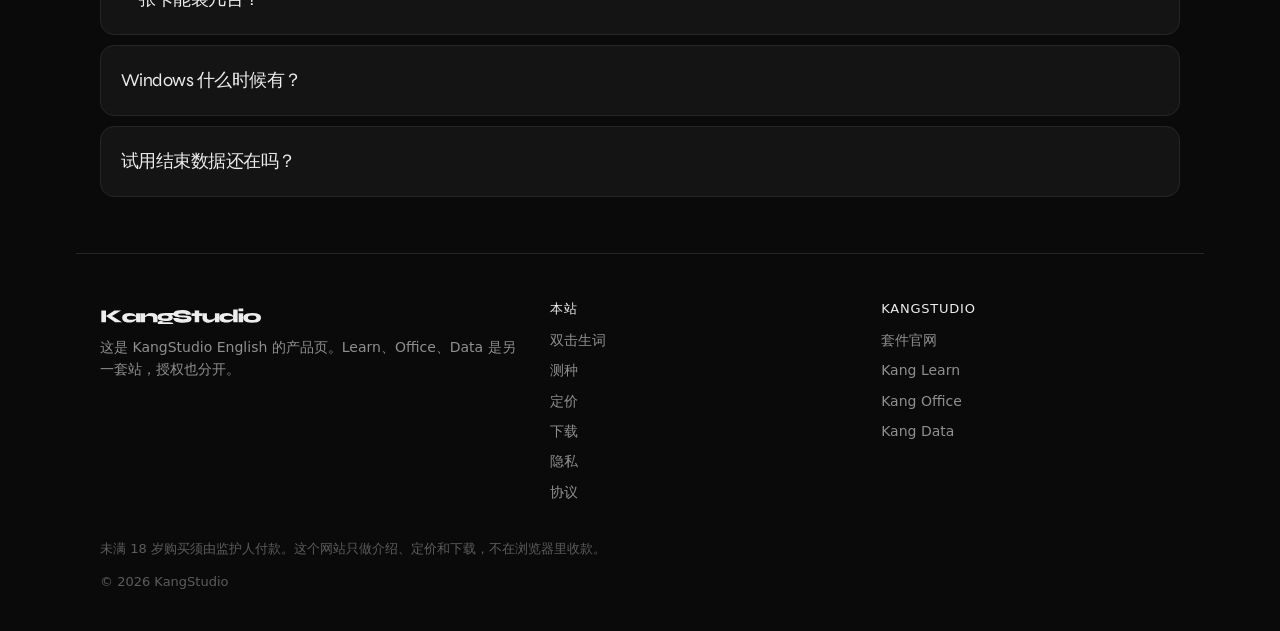
==== commit 6cc493d1: "Tighten leftover Max copy." ====
--- a/index.html
+++ b/index.html
@@ -343,7 +343,7 @@
         <article class="card">
           <p class="card-kicker">Max</p>
           <h3>新闻卷 + AI 出题</h3>
-          <p>Pro 的内容都有。另外有新闻练习卷，是自己写的，不是转载。也可以按当天新闻出新卷。年费覆盖持续出题；买断只含第一年的 AI。</p>
+          <p>Pro 的内容都有。另外有新闻练习卷，是自己写的，不是转载。也可以按当天新闻出新卷。年费会一直出新题；买断只含第一年的 AI。</p>
         </article>
       </div>
     </section>
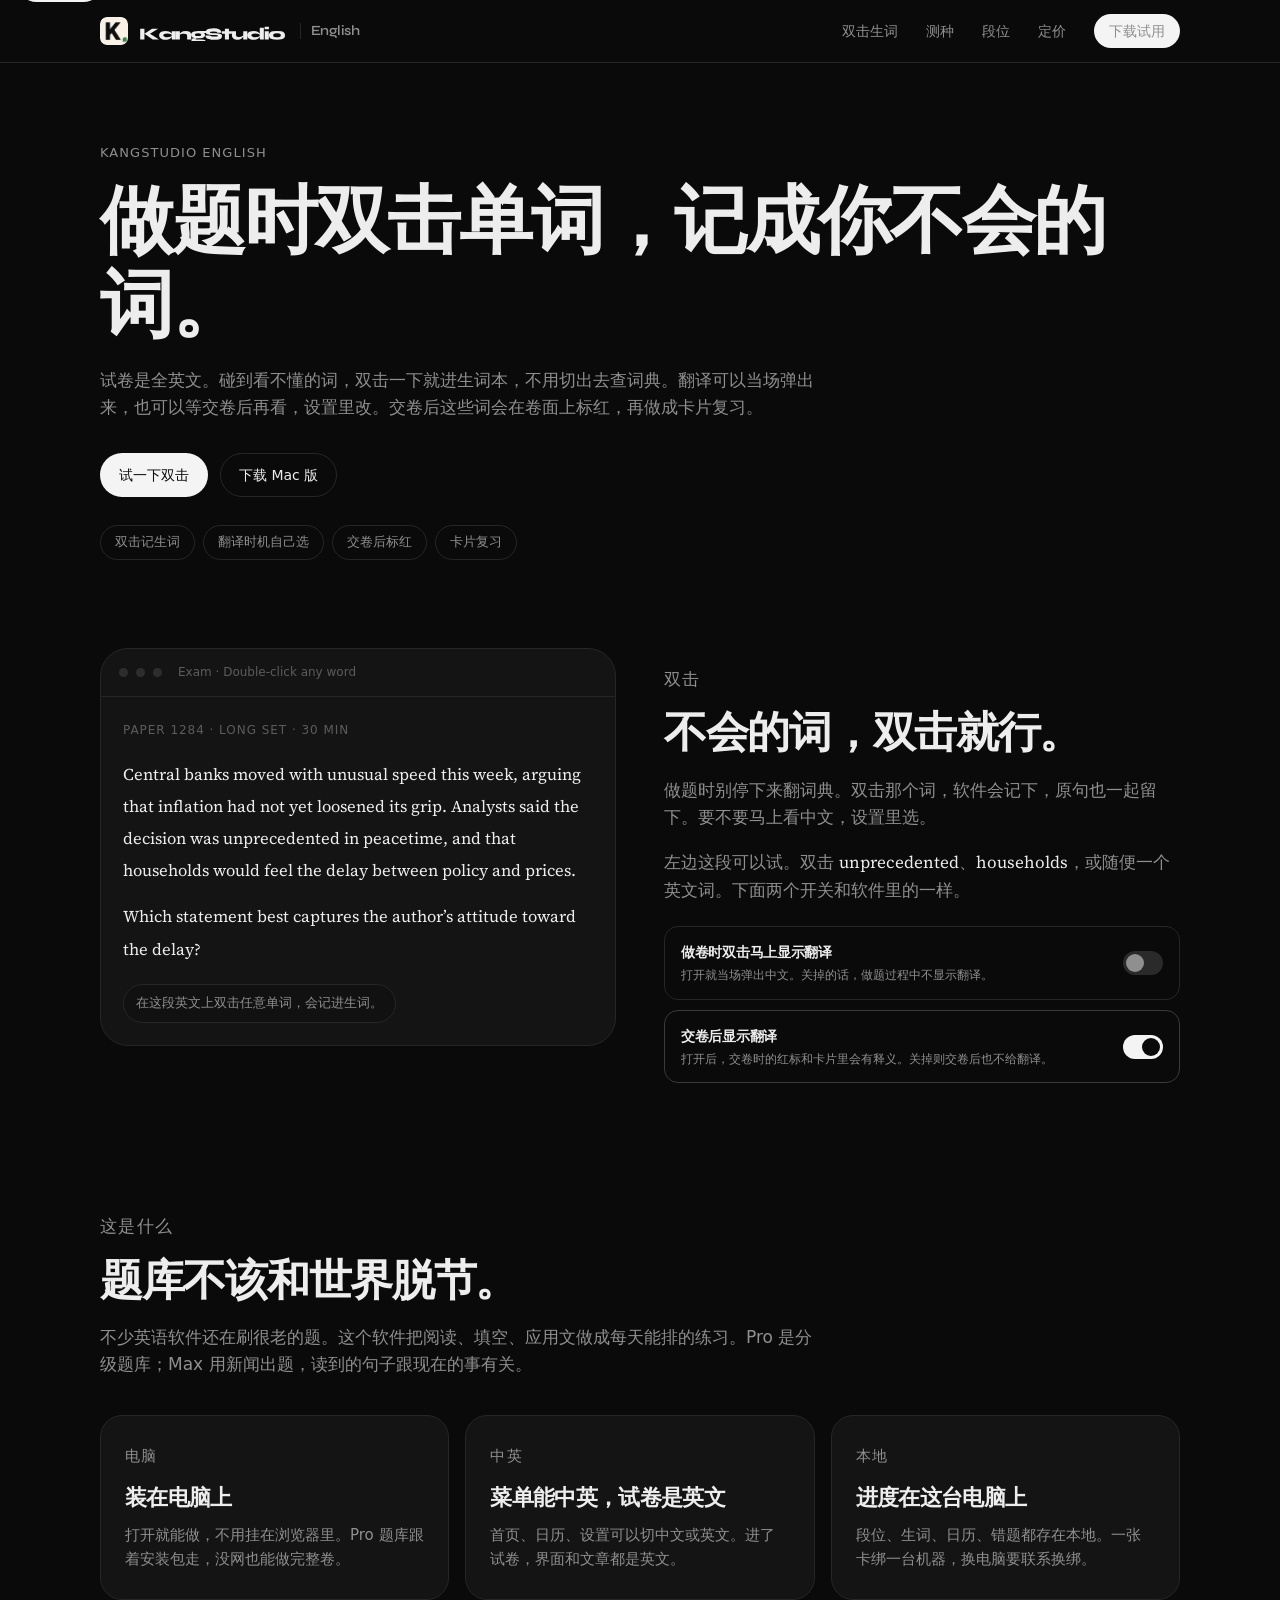
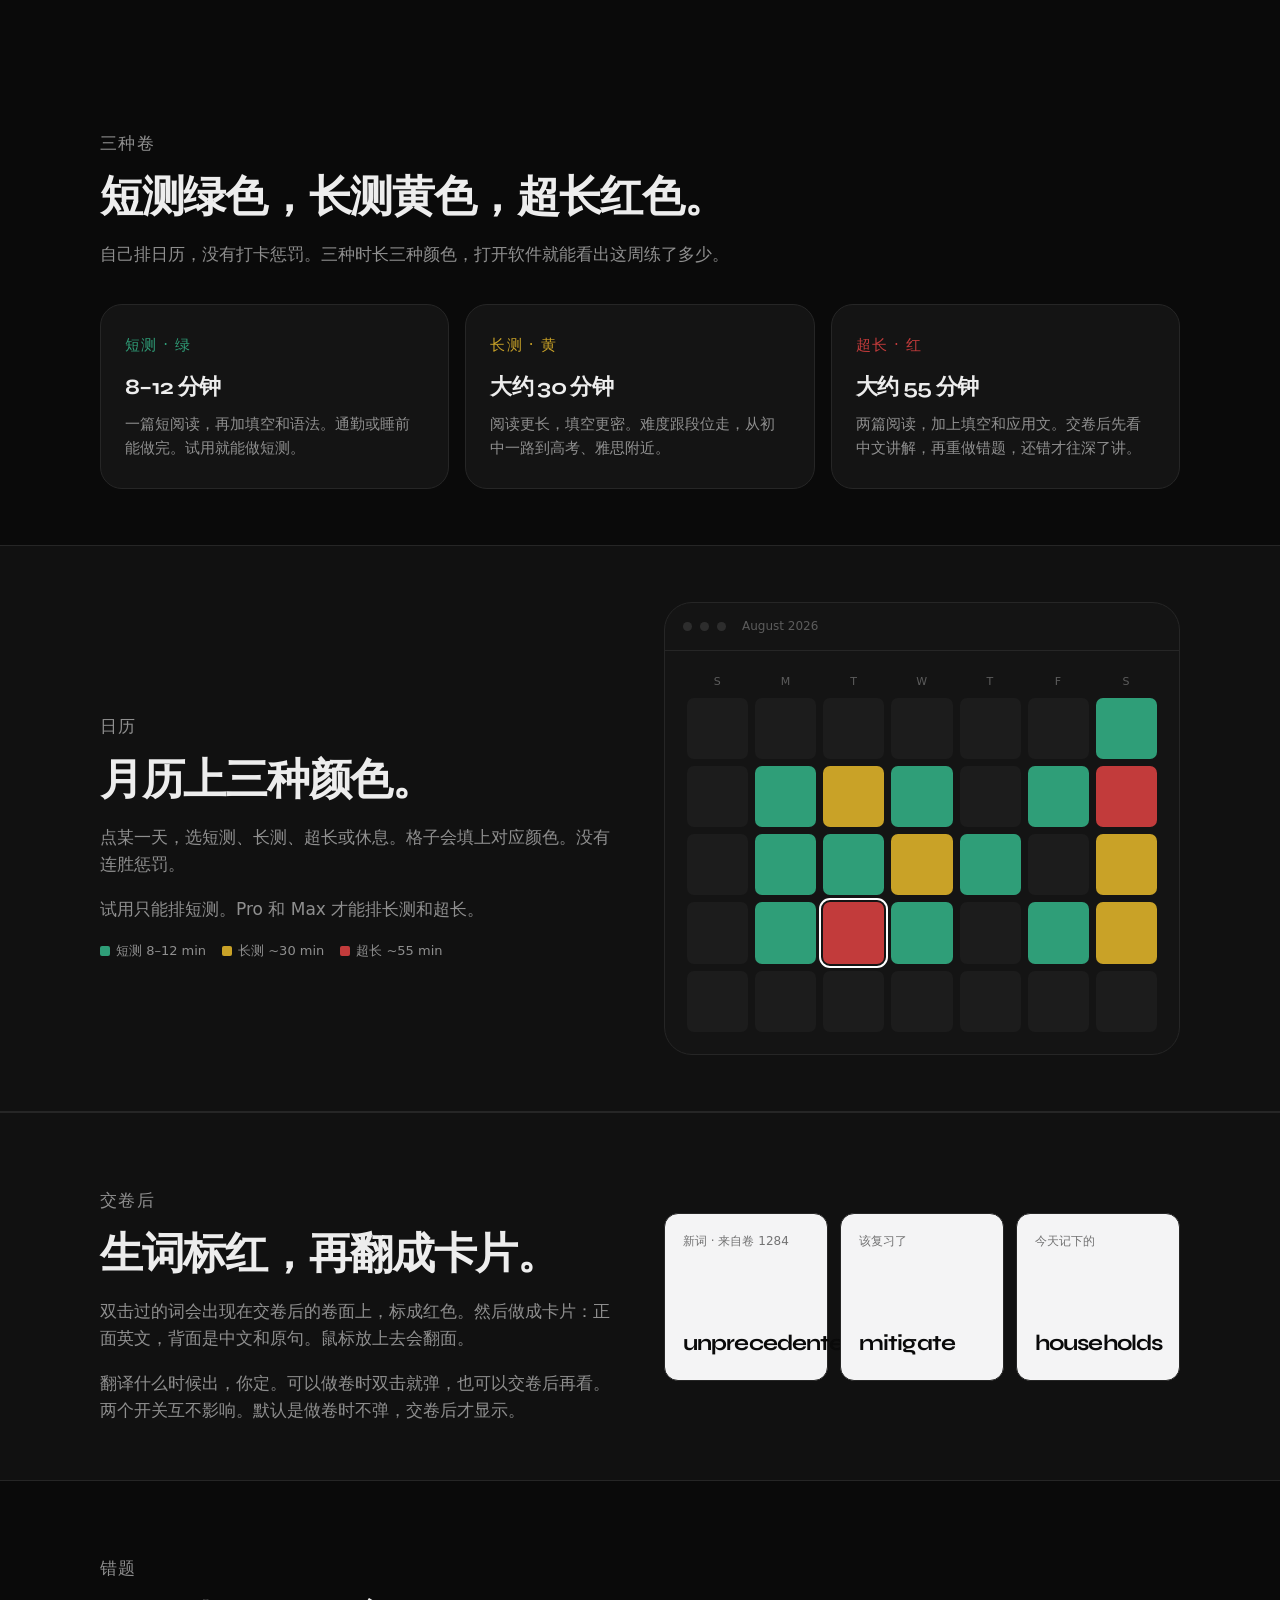
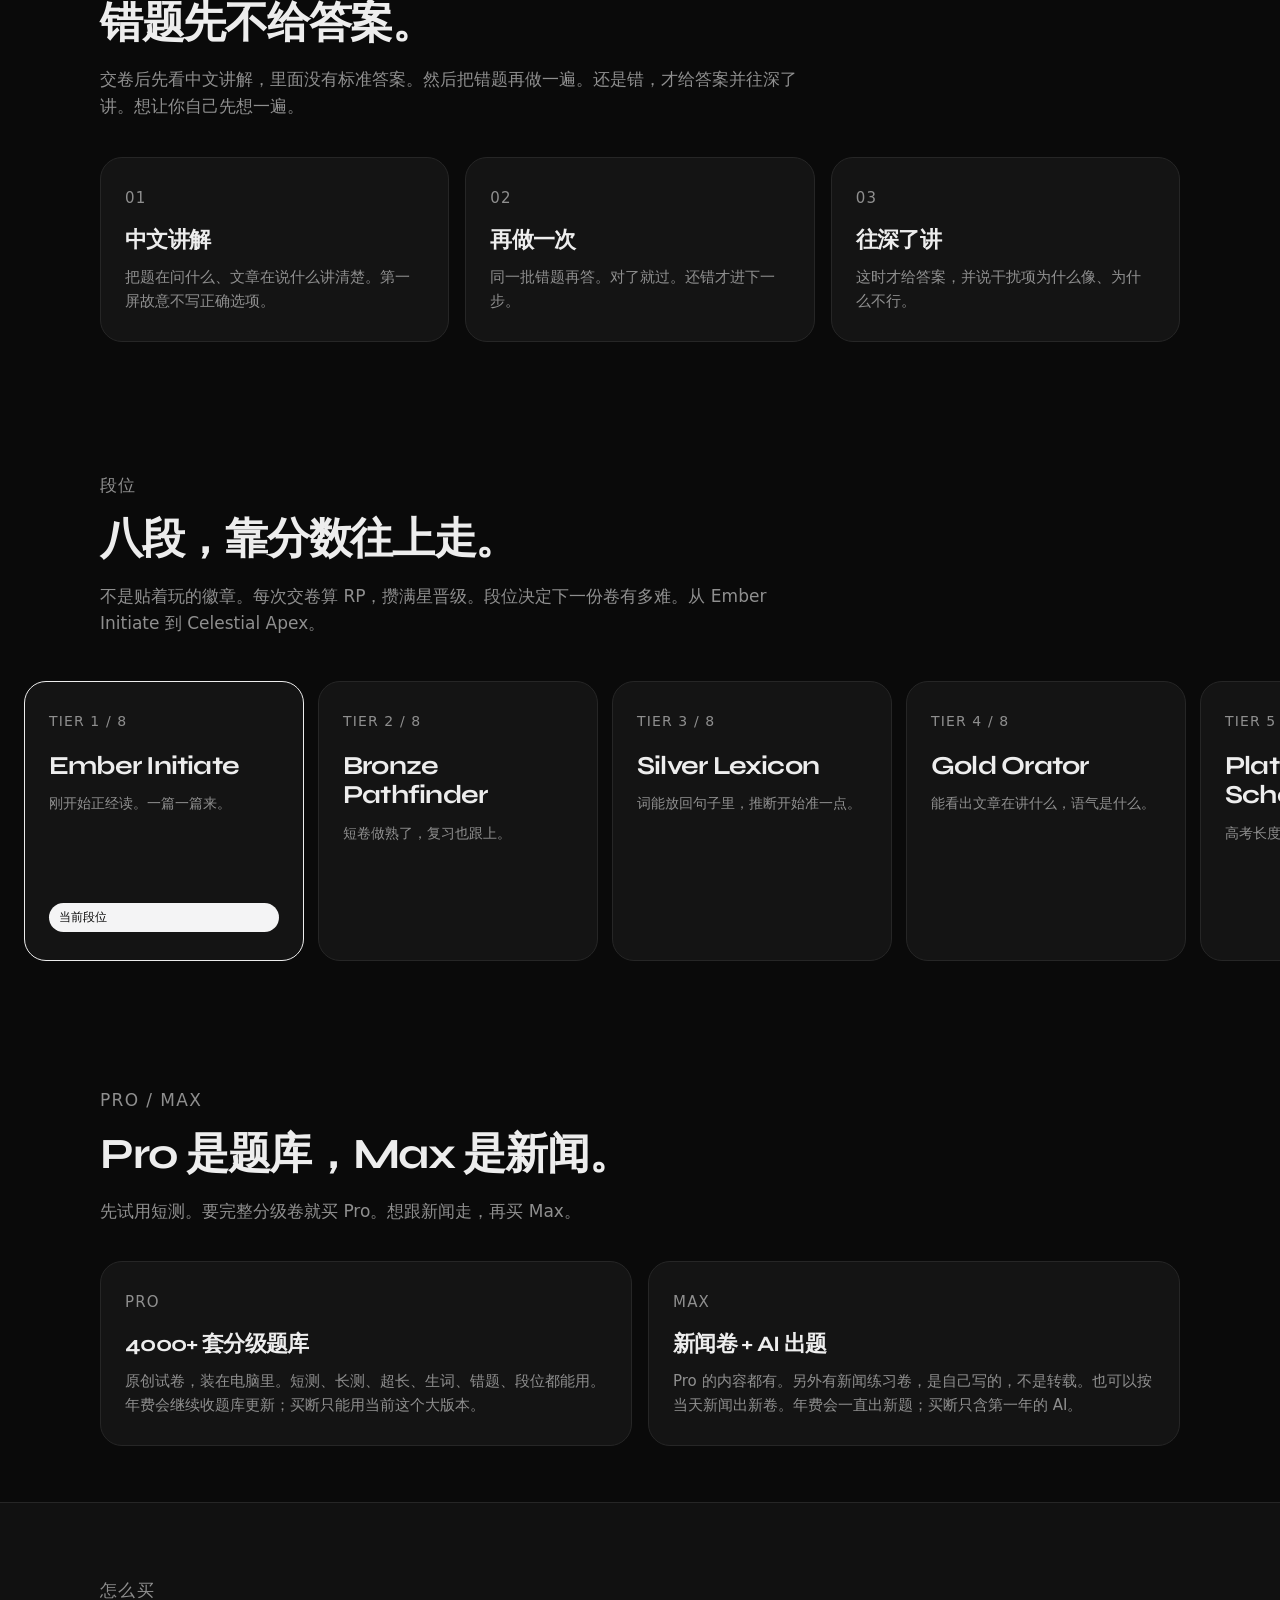
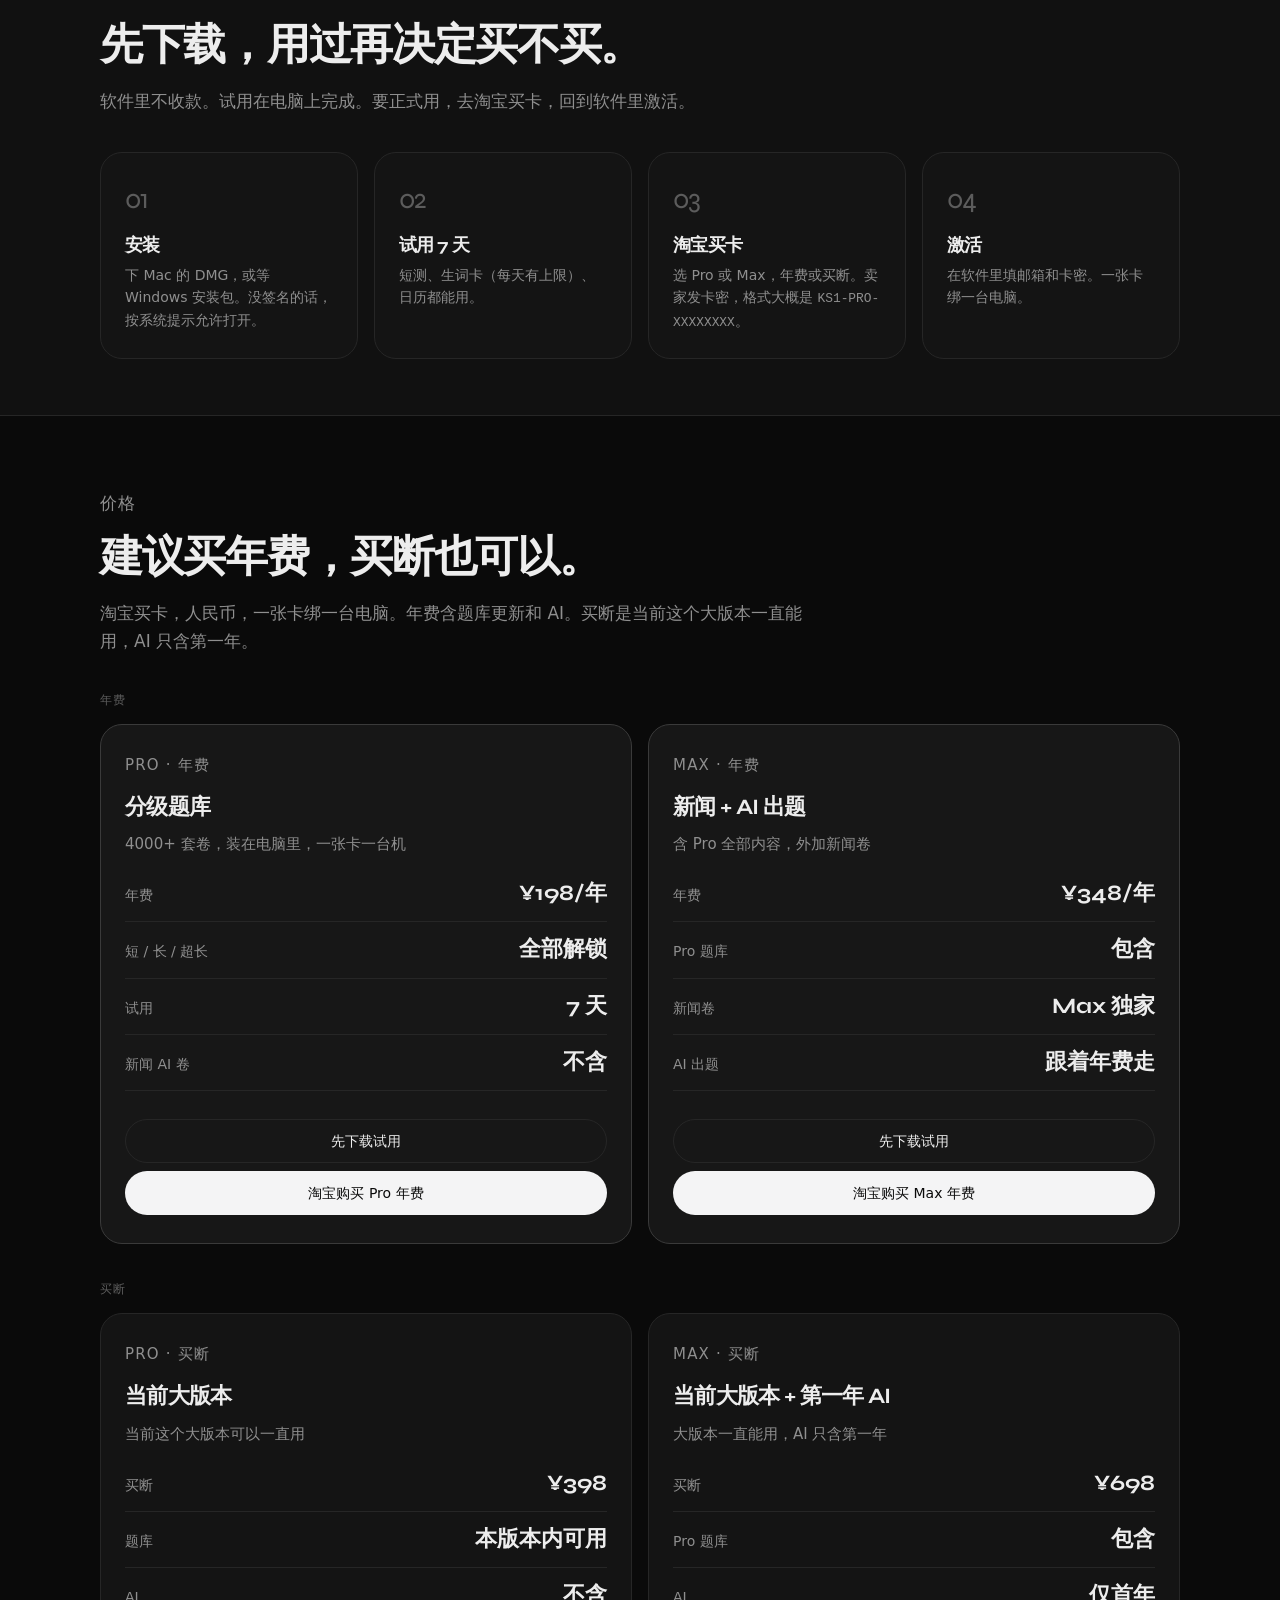
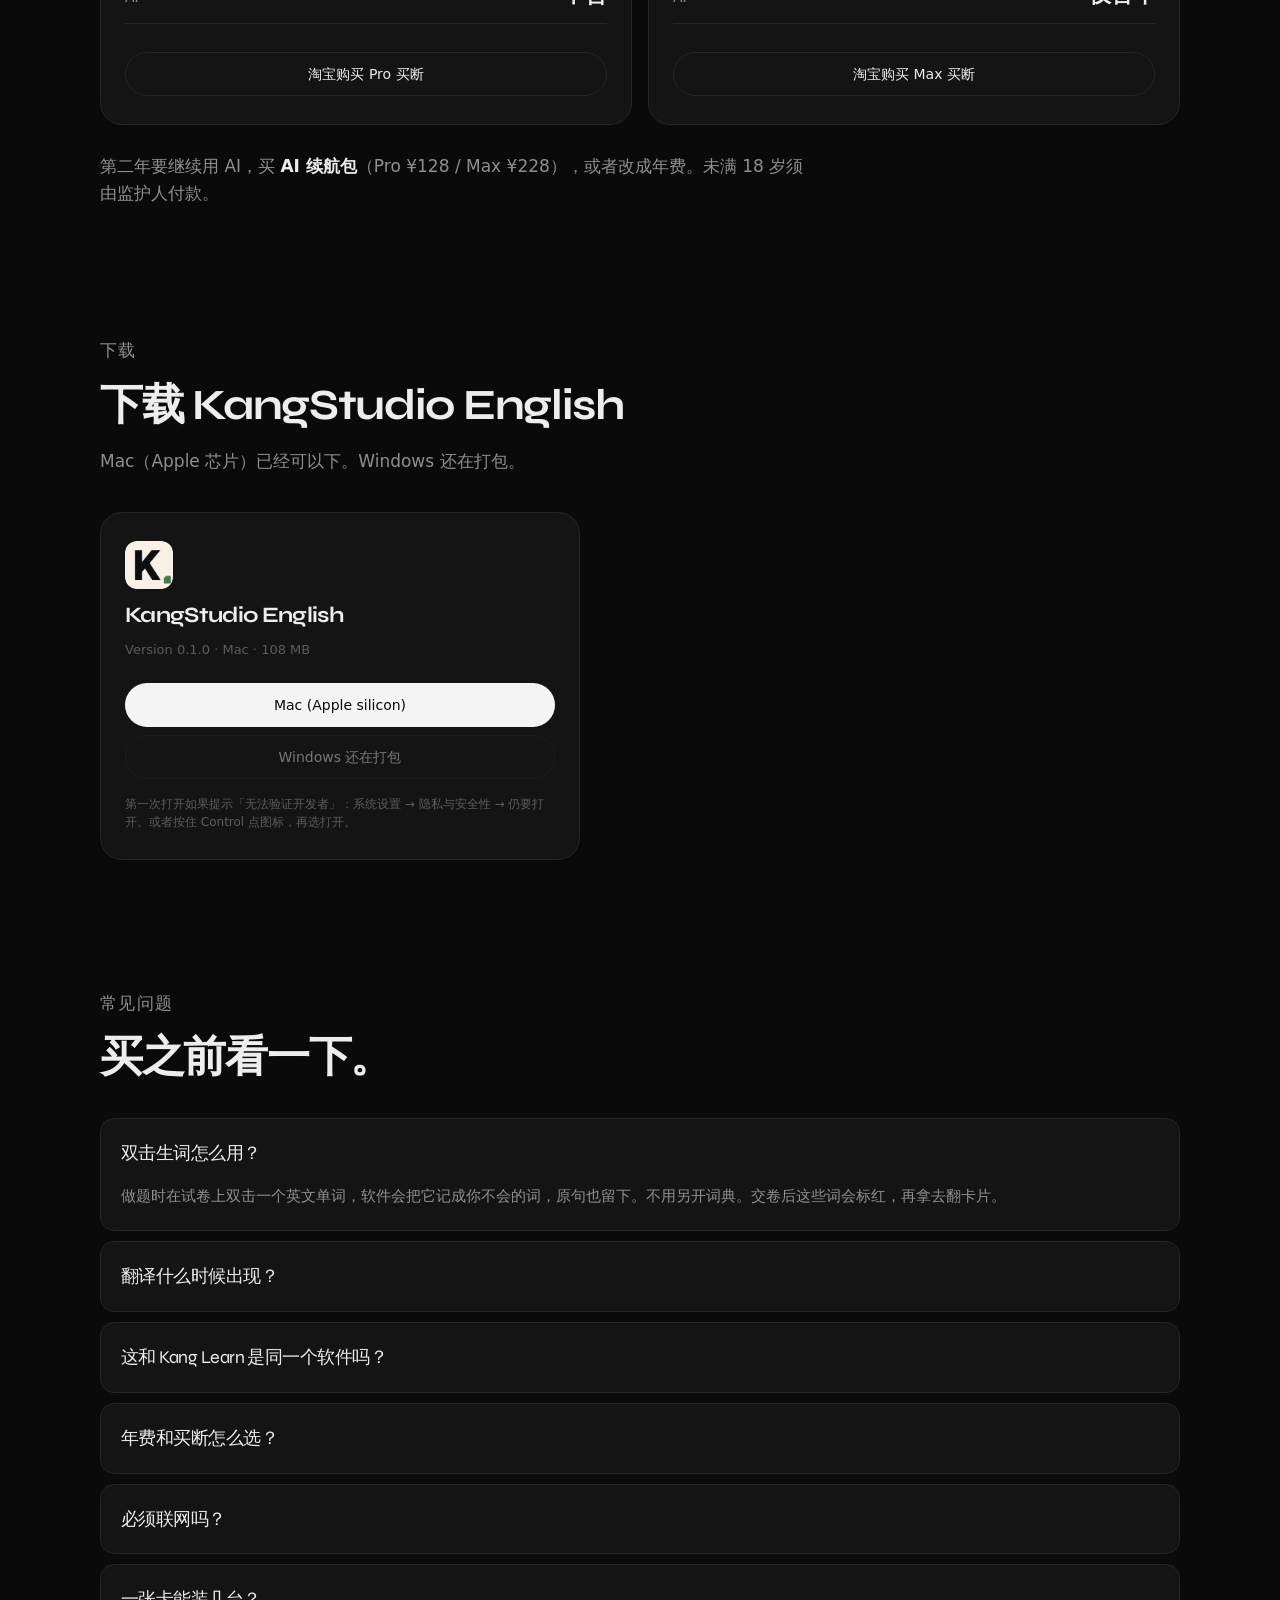
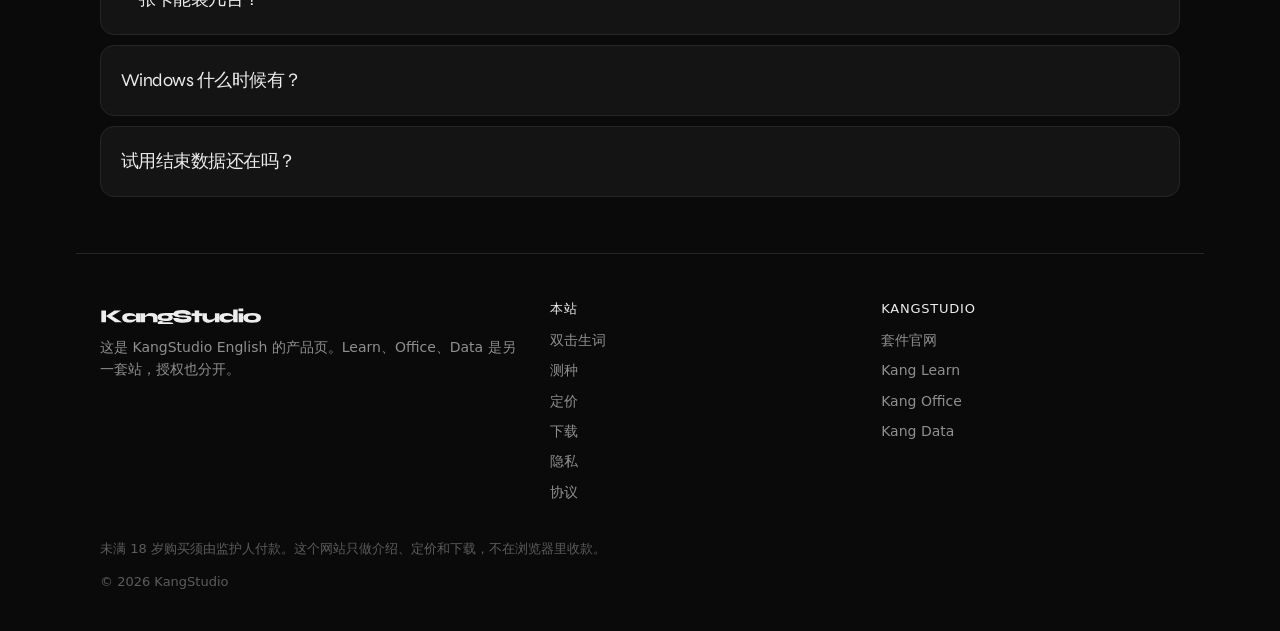
==== commit fc768e56: "Restore the heading 题库不该和世界脱节." ====
--- a/index.html
+++ b/index.html
@@ -99,7 +99,7 @@
     <section class="section" id="story">
       <div class="section-head">
         <p class="eyebrow">这是什么</p>
-        <h2>别再用过时的套卷。</h2>
+        <h2>题库不该和世界脱节。</h2>
         <p>不少英语软件还在刷很老的题。这个软件把阅读、填空、应用文做成每天能排的练习。Pro 是分级题库；Max 用新闻出题，读到的句子跟现在的事有关。</p>
       </div>
       <div class="card-grid">
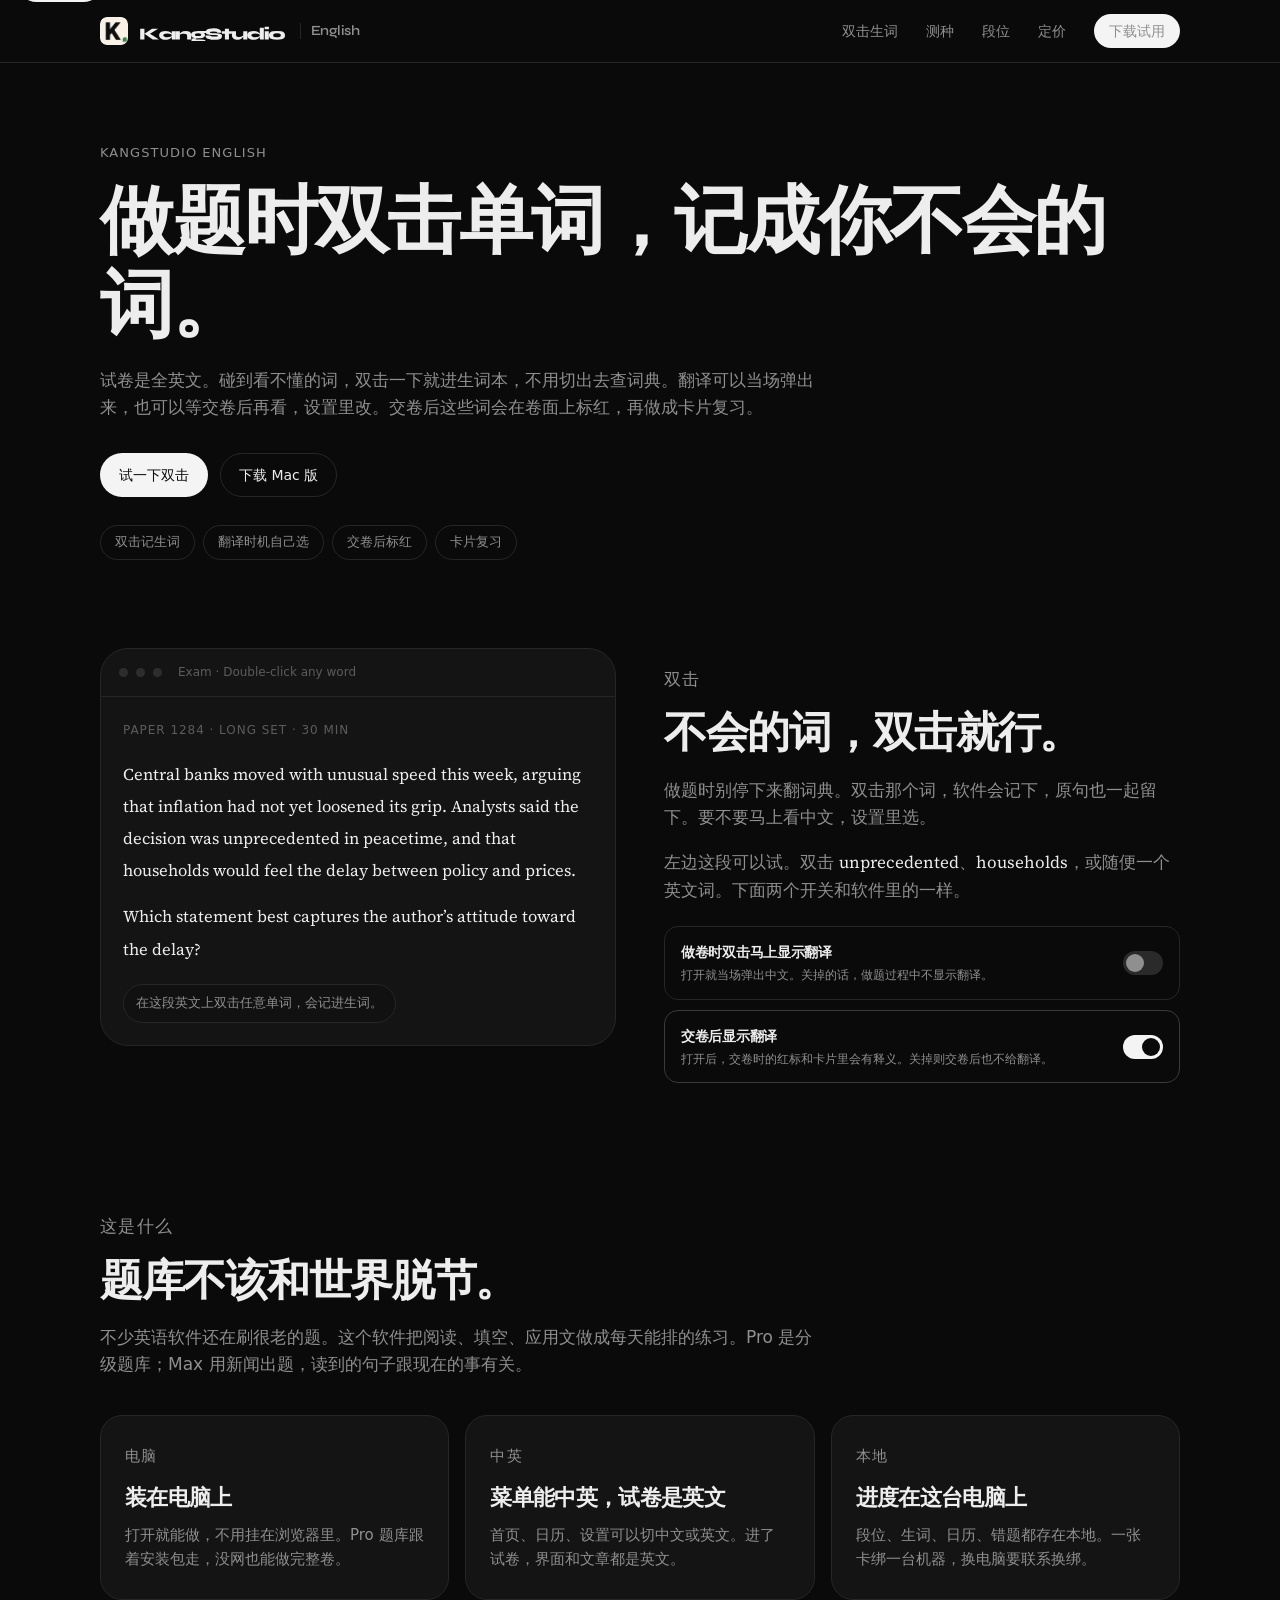
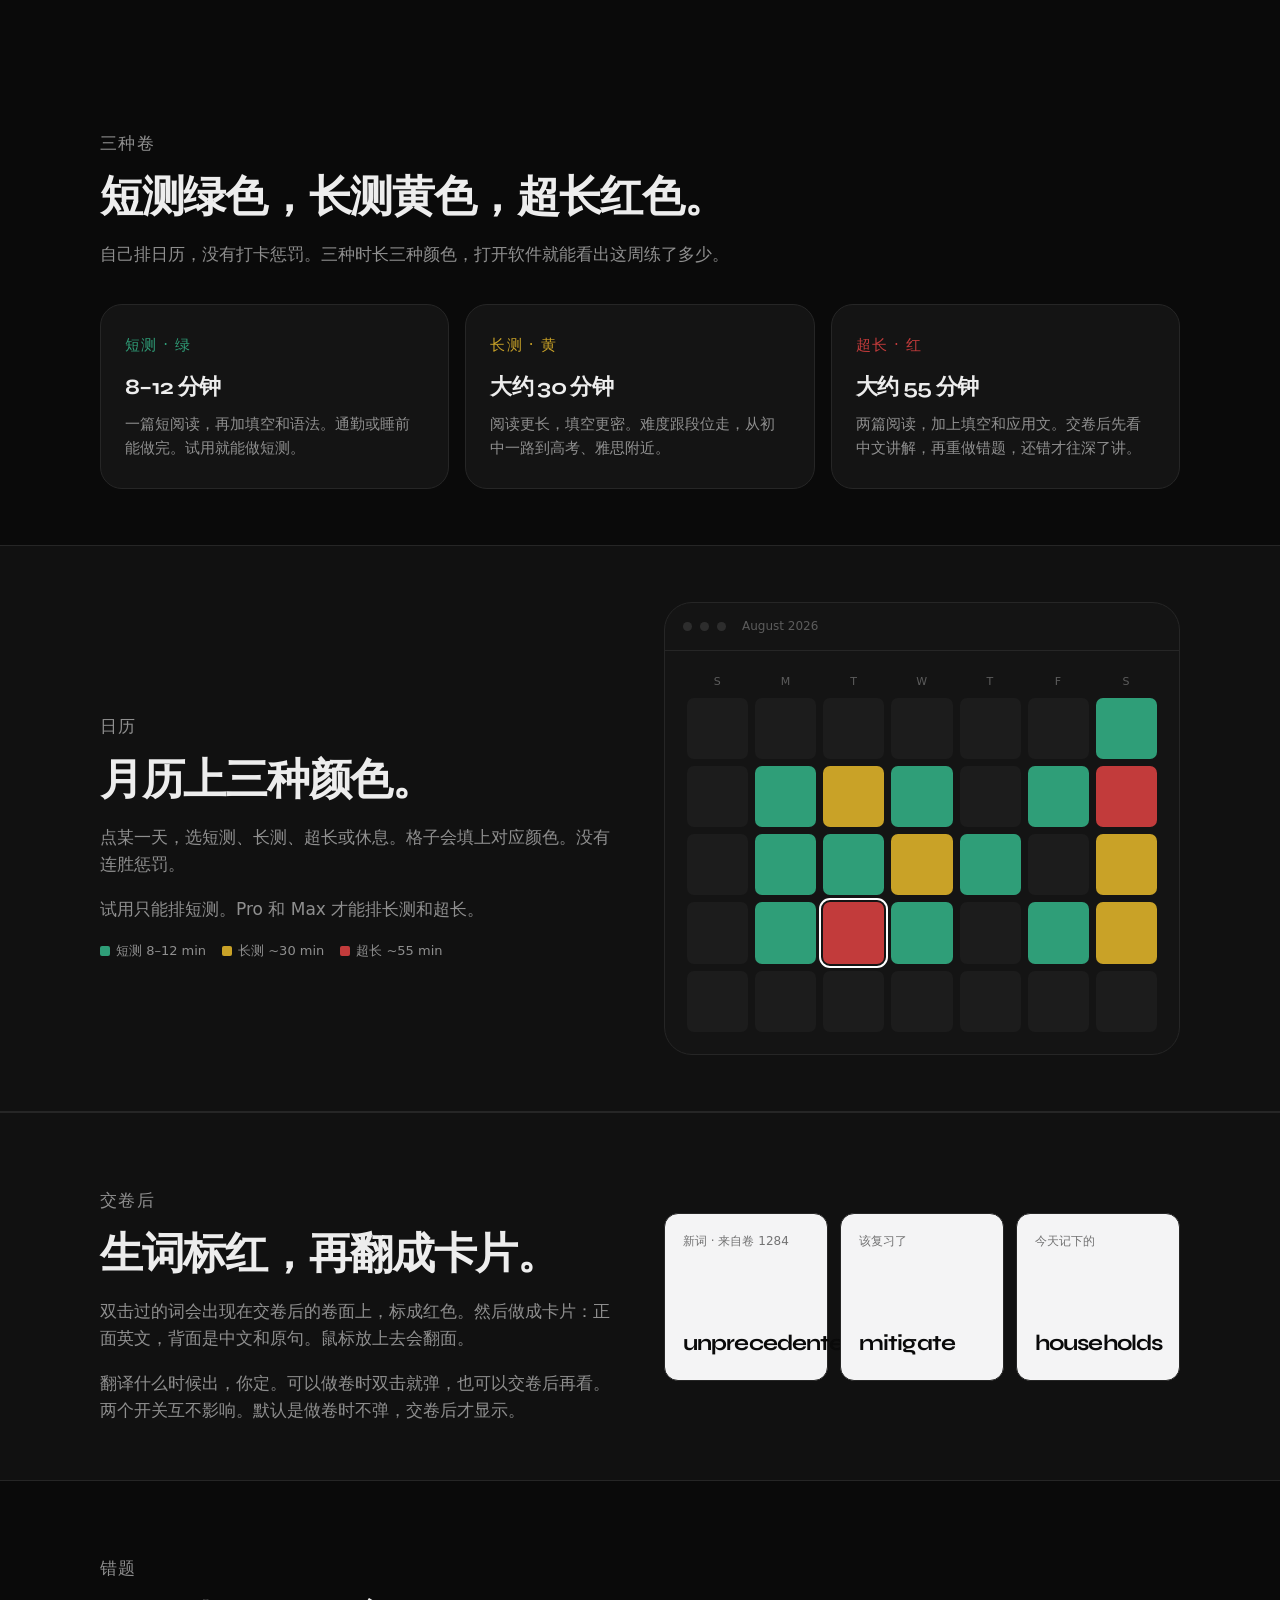
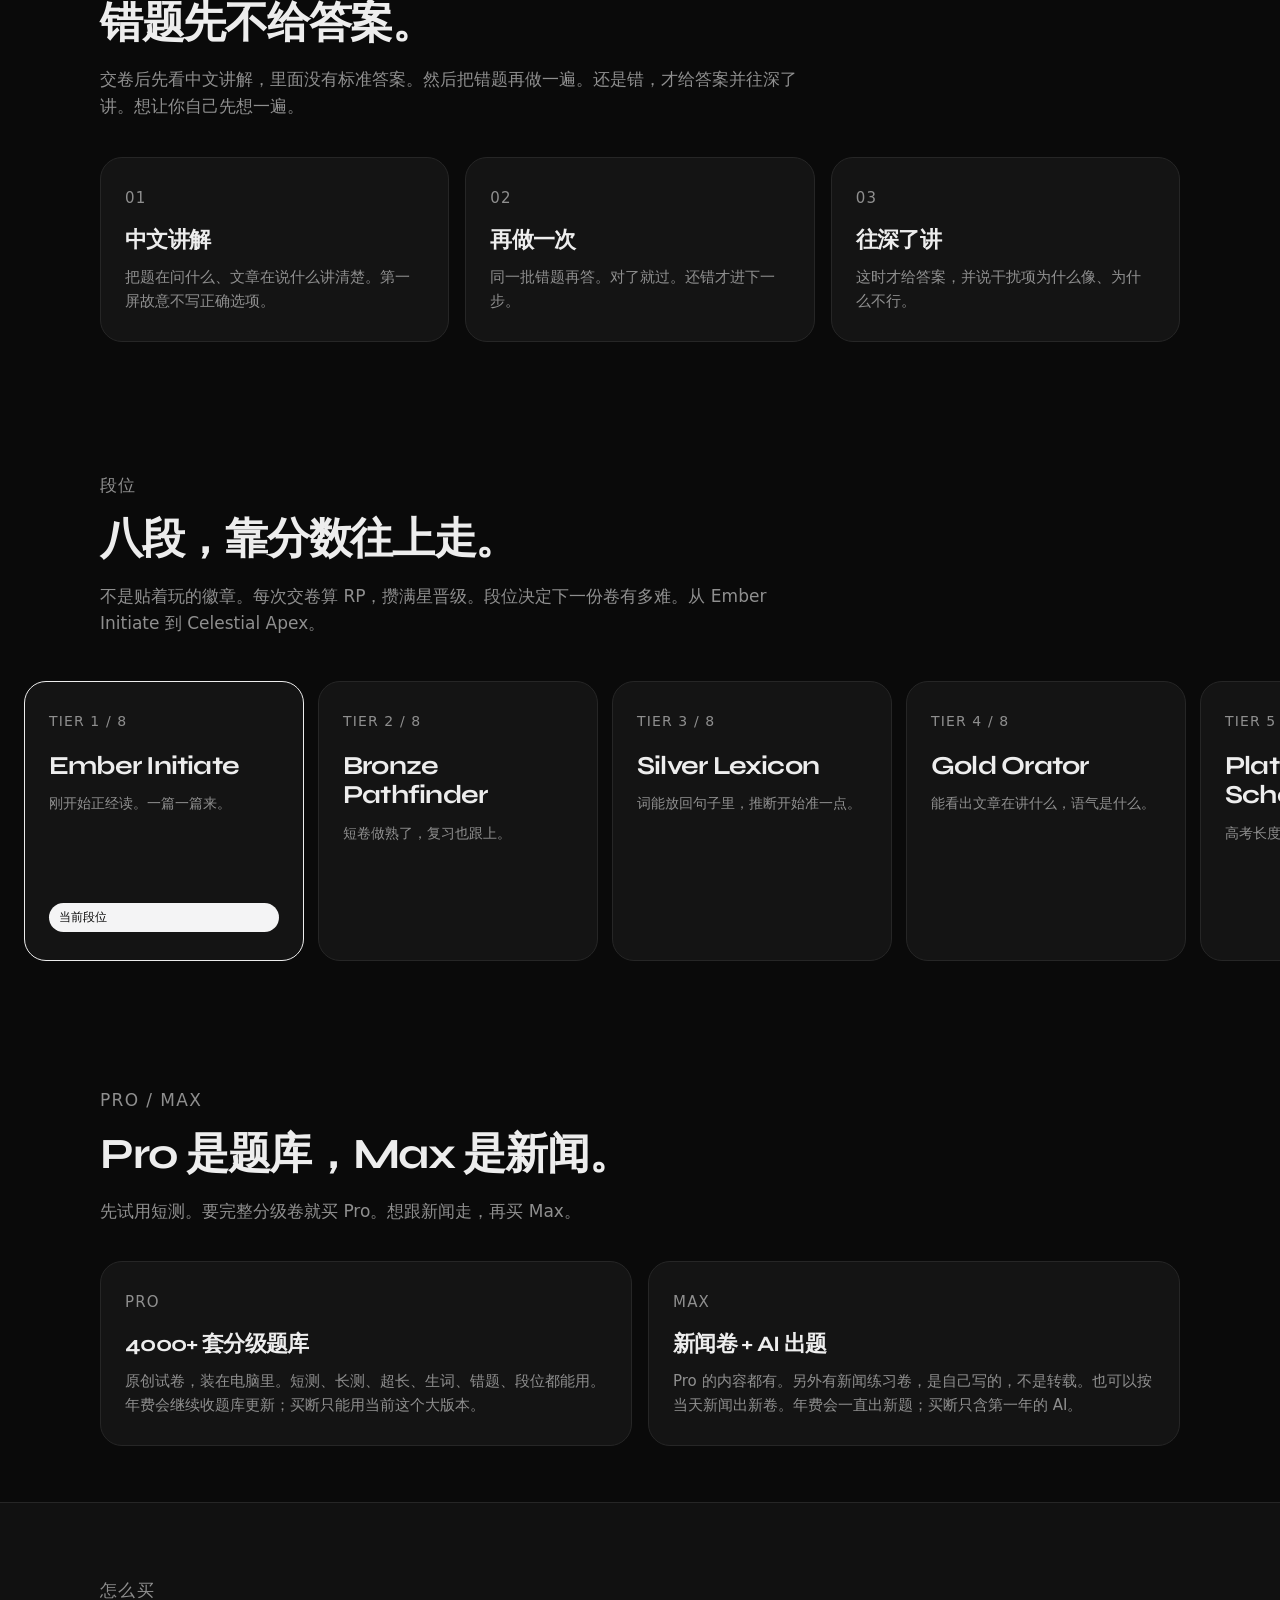
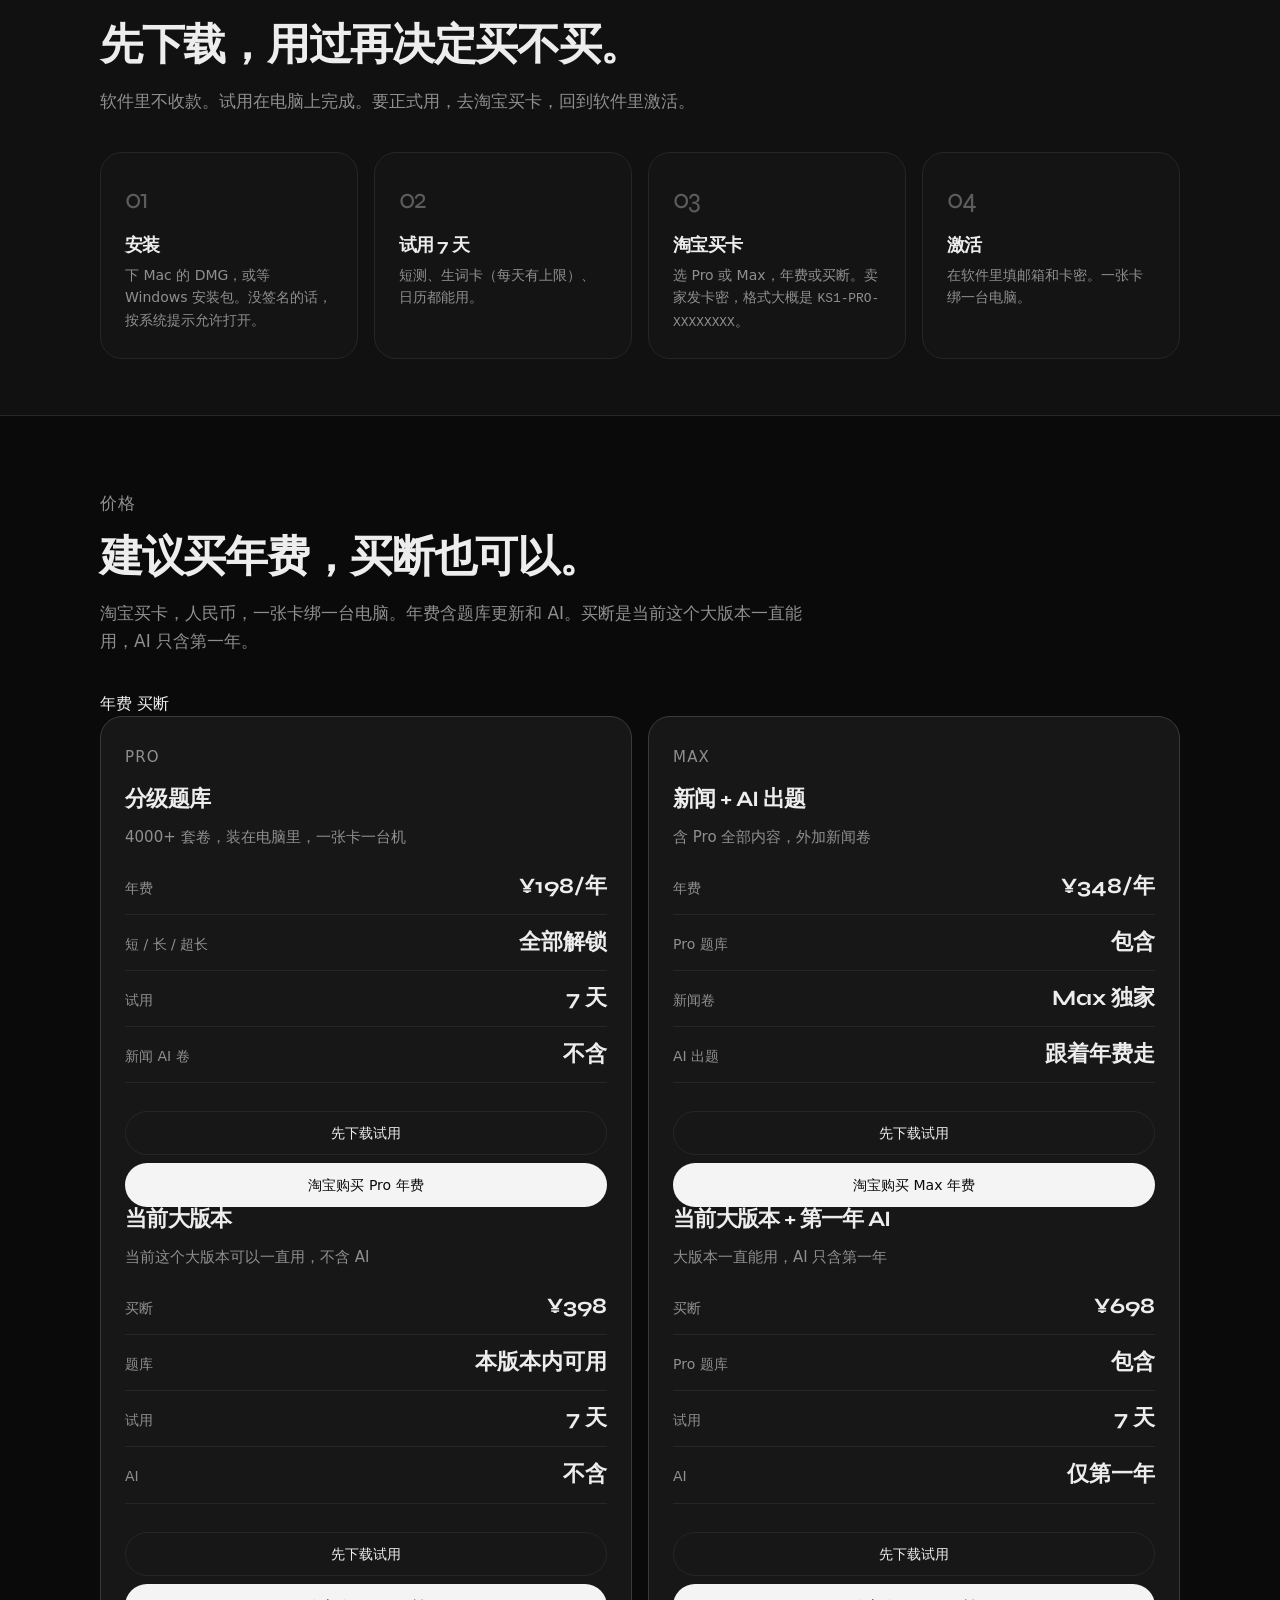
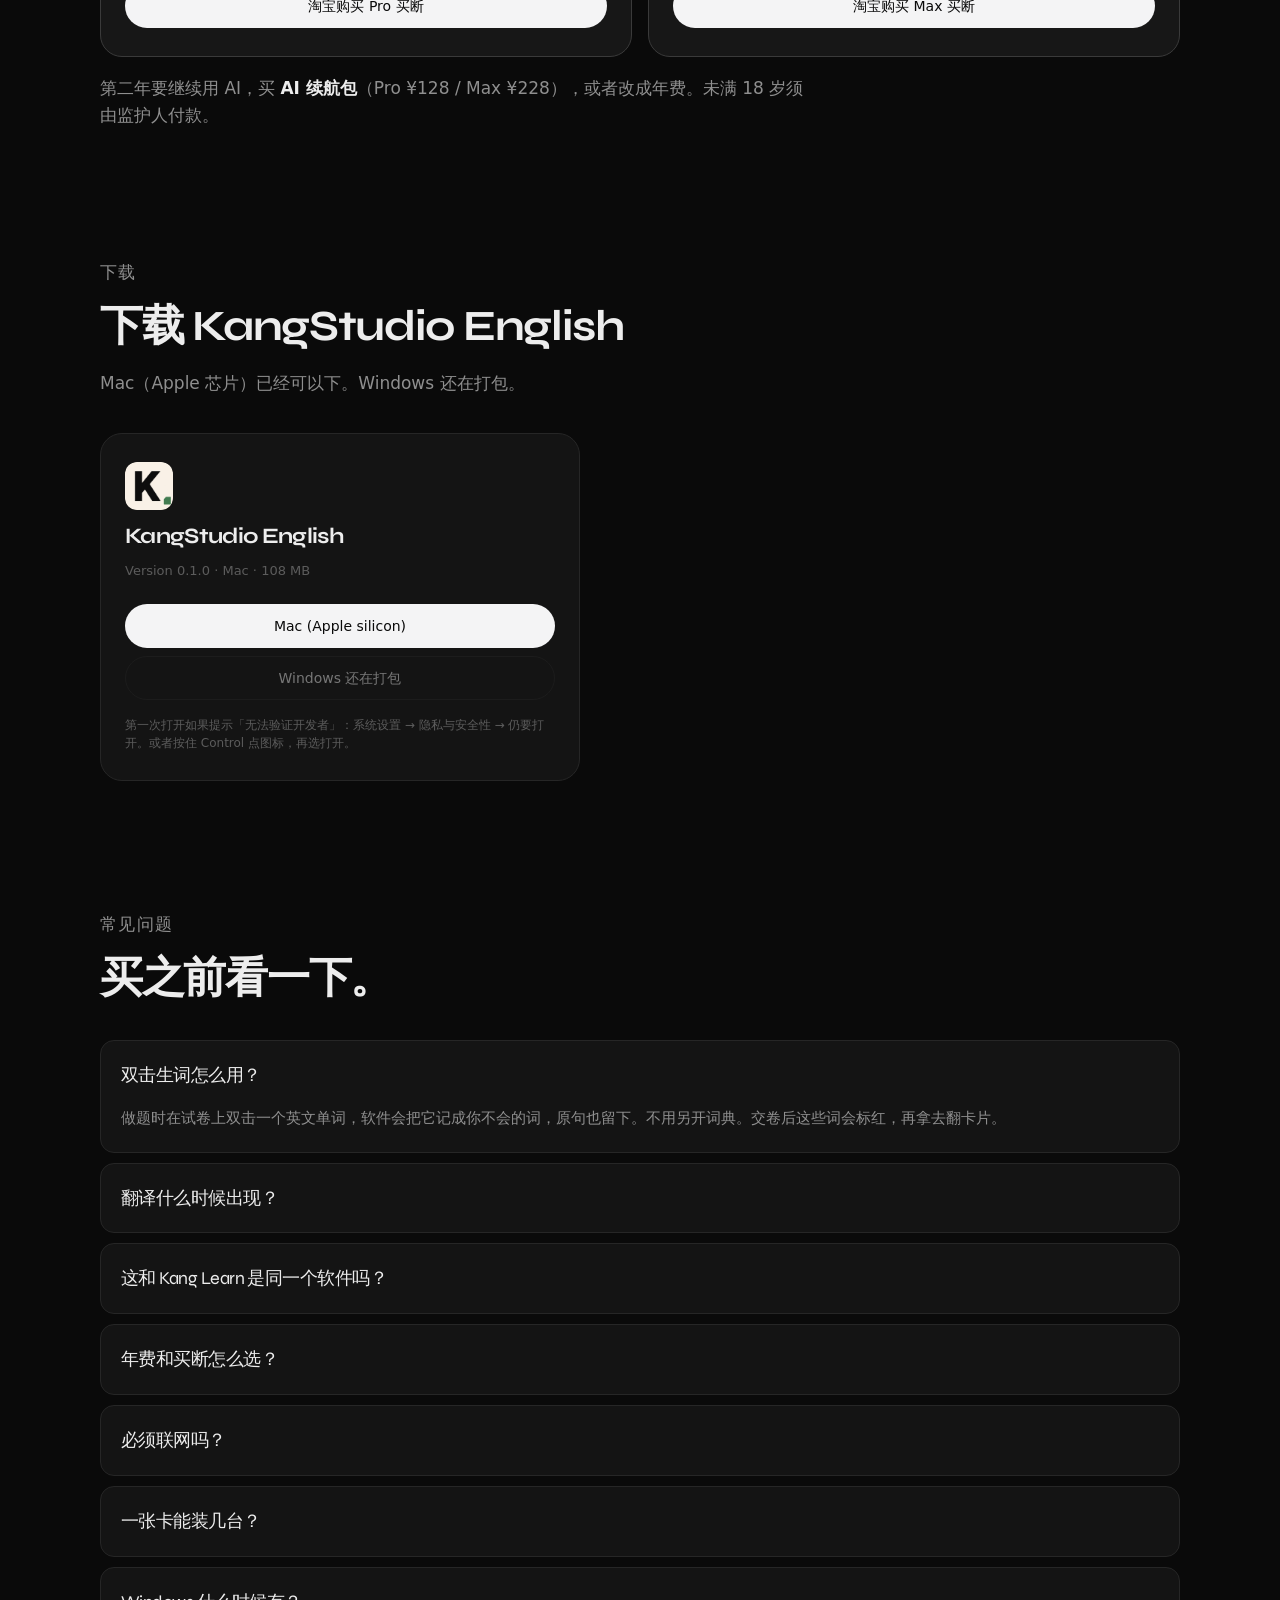
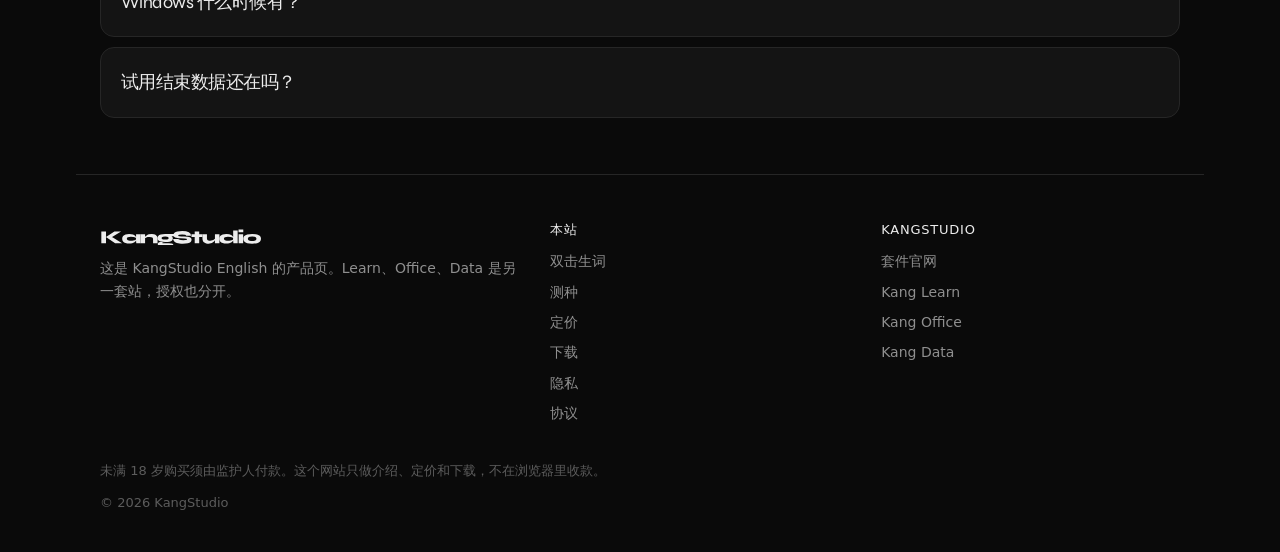
==== commit 718469a9: "Put annual and buyout in one pricing switch." ====
--- a/index.html
+++ b/index.html
@@ -385,70 +385,81 @@
         <p>淘宝买卡，人民币，一张卡绑一台电脑。年费含题库更新和 AI。买断是当前这个大版本一直能用，AI 只含第一年。</p>
       </div>
 
-      <p class="price-lane">年费</p>
-      <div class="pricing-grid">
-        <article class="card price-card featured">
-          <p class="card-kicker">Pro · 年费</p>
-          <h3>分级题库</h3>
-          <p class="price-note">4000+ 套卷，装在电脑里，一张卡一台机</p>
-          <ul class="price-list">
-            <li><span>年费</span><strong>¥198/年</strong></li>
-            <li><span>短 / 长 / 超长</span><strong>全部解锁</strong></li>
-            <li><span>试用</span><strong>7 天</strong></li>
-            <li><span>新闻 AI 卷</span><strong>不含</strong></li>
-          </ul>
-          <div class="price-actions">
-            <a class="btn btn-ghost btn-block" href="#download">先下载试用</a>
-            <a class="btn btn-solid btn-block buy-link" id="buy-pro" href="#" rel="noopener">淘宝购买 Pro 年费</a>
-          </div>
-        </article>
-        <article class="card price-card featured">
-          <p class="card-kicker">Max · 年费</p>
-          <h3>新闻 + AI 出题</h3>
-          <p class="price-note">含 Pro 全部内容，外加新闻卷</p>
-          <ul class="price-list">
-            <li><span>年费</span><strong>¥348/年</strong></li>
-            <li><span>Pro 题库</span><strong>包含</strong></li>
-            <li><span>新闻卷</span><strong>Max 独家</strong></li>
-            <li><span>AI 出题</span><strong>跟着年费走</strong></li>
-          </ul>
-          <div class="price-actions">
-            <a class="btn btn-ghost btn-block" href="#download">先下载试用</a>
-            <a class="btn btn-solid btn-block buy-link" id="buy-max" href="#" rel="noopener">淘宝购买 Max 年费</a>
-          </div>
-        </article>
-      </div>
-
-      <p class="price-lane">买断</p>
-      <div class="pricing-grid">
-        <article class="card price-card">
-          <p class="card-kicker">Pro · 买断</p>
-          <h3>当前大版本</h3>
-          <p class="price-note">当前这个大版本可以一直用</p>
-          <ul class="price-list">
-            <li><span>买断</span><strong>¥398</strong></li>
-            <li><span>题库</span><strong>本版本内可用</strong></li>
-            <li><span>AI</span><strong>不含</strong></li>
-          </ul>
-          <div class="price-actions">
-            <a class="btn btn-ghost btn-block buy-link" href="#" rel="noopener">淘宝购买 Pro 买断</a>
-          </div>
-        </article>
-        <article class="card price-card">
-          <p class="card-kicker">Max · 买断</p>
-          <h3>当前大版本 + 第一年 AI</h3>
-          <p class="price-note">大版本一直能用，AI 只含第一年</p>
-          <ul class="price-list">
-            <li><span>买断</span><strong>¥698</strong></li>
-            <li><span>Pro 题库</span><strong>包含</strong></li>
-            <li><span>AI</span><strong>仅首年</strong></li>
-          </ul>
-          <div class="price-actions">
-            <a class="btn btn-ghost btn-block buy-link" href="#" rel="noopener">淘宝购买 Max 买断</a>
-          </div>
-        </article>
-      </div>
-      <p class="lede" style="margin-top:28px">第二年要继续用 AI，买 <strong>AI 续航包</strong>（Pro ¥128 / Max ¥228），或者改成年费。未满 18 岁须由监护人付款。</p>
+      <div class="price-board">
+        <input class="sr-only" type="radio" name="price-mode" id="mode-annual" checked>
+        <input class="sr-only" type="radio" name="price-mode" id="mode-buyout">
+        <div class="price-switch">
+          <label for="mode-annual">年费</label>
+          <label for="mode-buyout">买断</label>
+        </div>
+
+        <div class="pricing-grid">
+          <article class="card price-card featured">
+            <p class="card-kicker">Pro</p>
+            <div class="price-pane price-pane-annual">
+              <h3>分级题库</h3>
+              <p class="price-note">4000+ 套卷，装在电脑里，一张卡一台机</p>
+              <ul class="price-list">
+                <li><span>年费</span><strong>¥198/年</strong></li>
+                <li><span>短 / 长 / 超长</span><strong>全部解锁</strong></li>
+                <li><span>试用</span><strong>7 天</strong></li>
+                <li><span>新闻 AI 卷</span><strong>不含</strong></li>
+              </ul>
+              <div class="price-actions">
+                <a class="btn btn-ghost btn-block" href="#download">先下载试用</a>
+                <a class="btn btn-solid btn-block buy-link" id="buy-pro" href="#" rel="noopener">淘宝购买 Pro 年费</a>
+              </div>
+            </div>
+            <div class="price-pane price-pane-buyout">
+              <h3>当前大版本</h3>
+              <p class="price-note">当前这个大版本可以一直用，不含 AI</p>
+              <ul class="price-list">
+                <li><span>买断</span><strong>¥398</strong></li>
+                <li><span>题库</span><strong>本版本内可用</strong></li>
+                <li><span>试用</span><strong>7 天</strong></li>
+                <li><span>AI</span><strong>不含</strong></li>
+              </ul>
+              <div class="price-actions">
+                <a class="btn btn-ghost btn-block" href="#download">先下载试用</a>
+                <a class="btn btn-solid btn-block buy-link" id="buy-pro-buyout" href="#" rel="noopener">淘宝购买 Pro 买断</a>
+              </div>
+            </div>
+          </article>
+
+          <article class="card price-card featured">
+            <p class="card-kicker">Max</p>
+            <div class="price-pane price-pane-annual">
+              <h3>新闻 + AI 出题</h3>
+              <p class="price-note">含 Pro 全部内容，外加新闻卷</p>
+              <ul class="price-list">
+                <li><span>年费</span><strong>¥348/年</strong></li>
+                <li><span>Pro 题库</span><strong>包含</strong></li>
+                <li><span>新闻卷</span><strong>Max 独家</strong></li>
+                <li><span>AI 出题</span><strong>跟着年费走</strong></li>
+              </ul>
+              <div class="price-actions">
+                <a class="btn btn-ghost btn-block" href="#download">先下载试用</a>
+                <a class="btn btn-solid btn-block buy-link" id="buy-max" href="#" rel="noopener">淘宝购买 Max 年费</a>
+              </div>
+            </div>
+            <div class="price-pane price-pane-buyout">
+              <h3>当前大版本 + 第一年 AI</h3>
+              <p class="price-note">大版本一直能用，AI 只含第一年</p>
+              <ul class="price-list">
+                <li><span>买断</span><strong>¥698</strong></li>
+                <li><span>Pro 题库</span><strong>包含</strong></li>
+                <li><span>试用</span><strong>7 天</strong></li>
+                <li><span>AI</span><strong>仅第一年</strong></li>
+              </ul>
+              <div class="price-actions">
+                <a class="btn btn-ghost btn-block" href="#download">先下载试用</a>
+                <a class="btn btn-solid btn-block buy-link" id="buy-max-buyout" href="#" rel="noopener">淘宝购买 Max 买断</a>
+              </div>
+            </div>
+          </article>
+        </div>
+        <p class="lede price-foot">第二年要继续用 AI，买 <strong>AI 续航包</strong>（Pro ¥128 / Max ¥228），或者改成年费。未满 18 岁须由监护人付款。</p>
+      </div>
     </section>
 
     <section class="section" id="download">
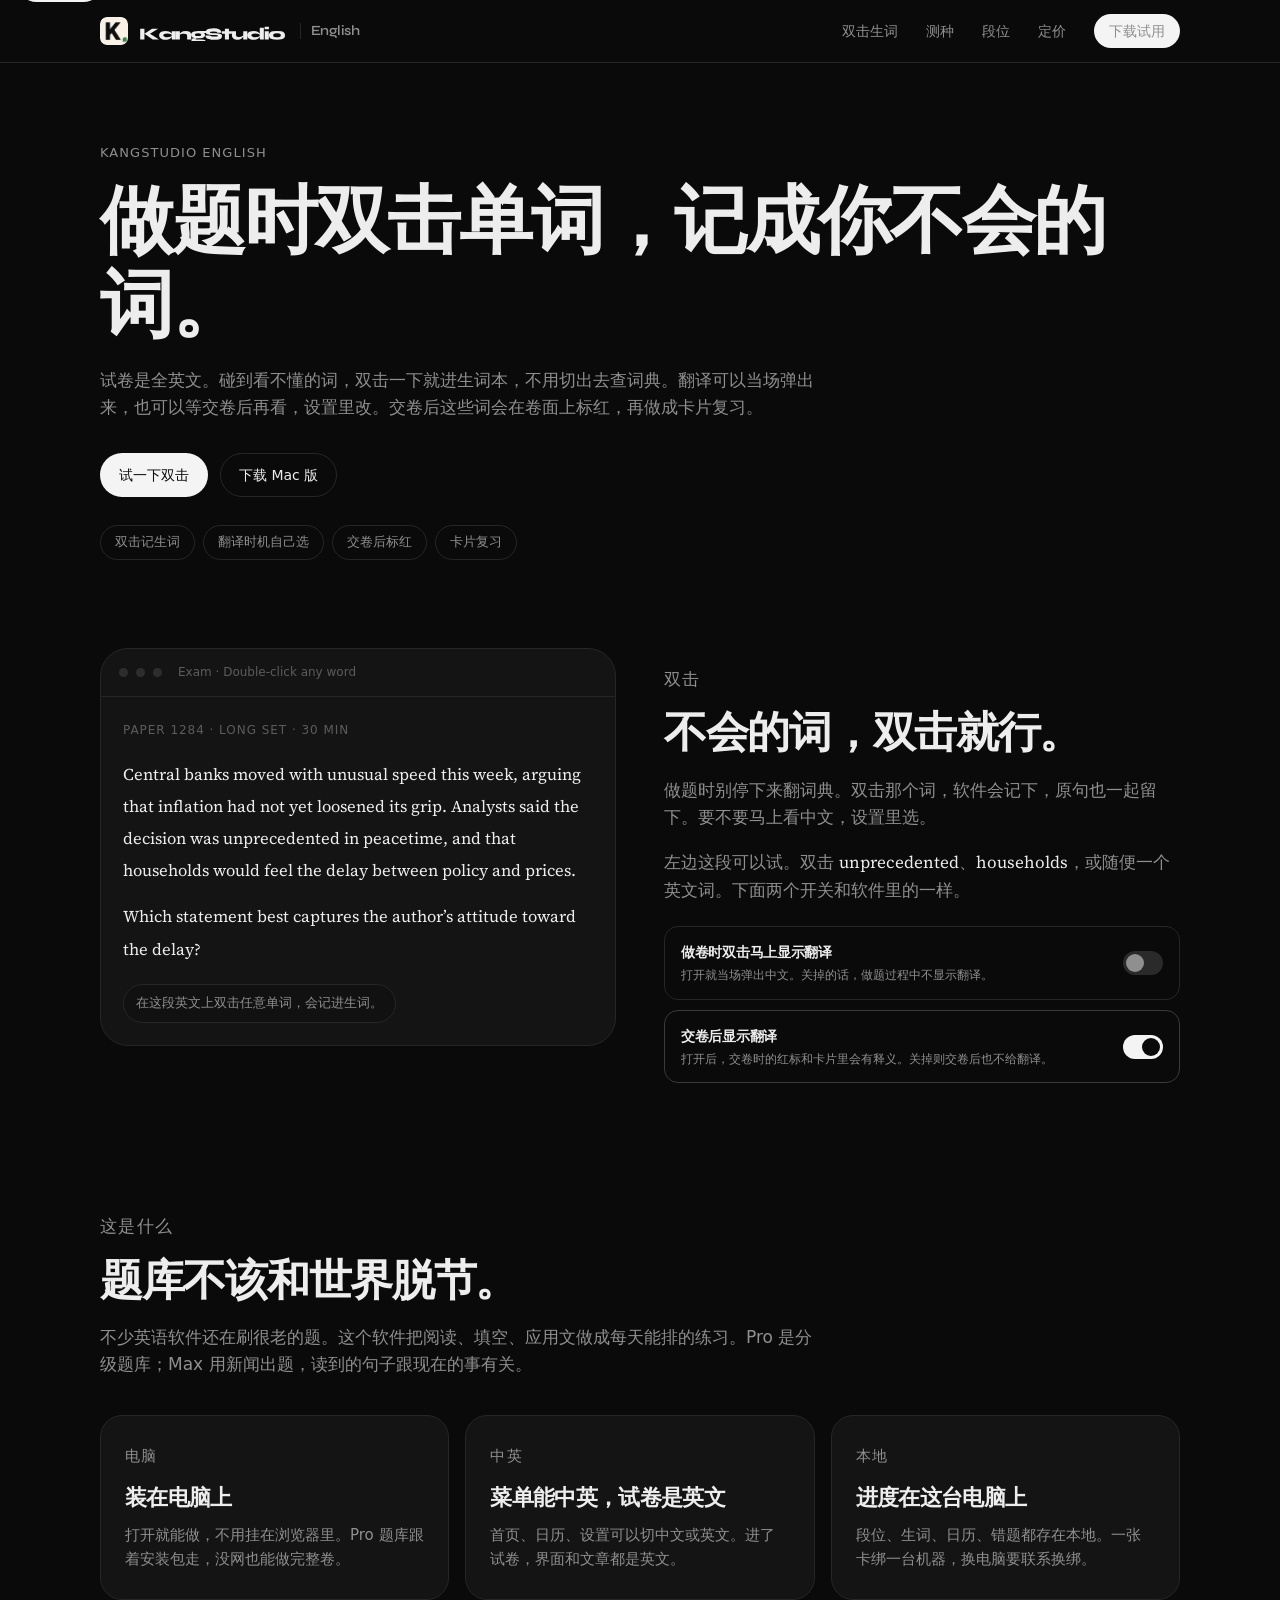
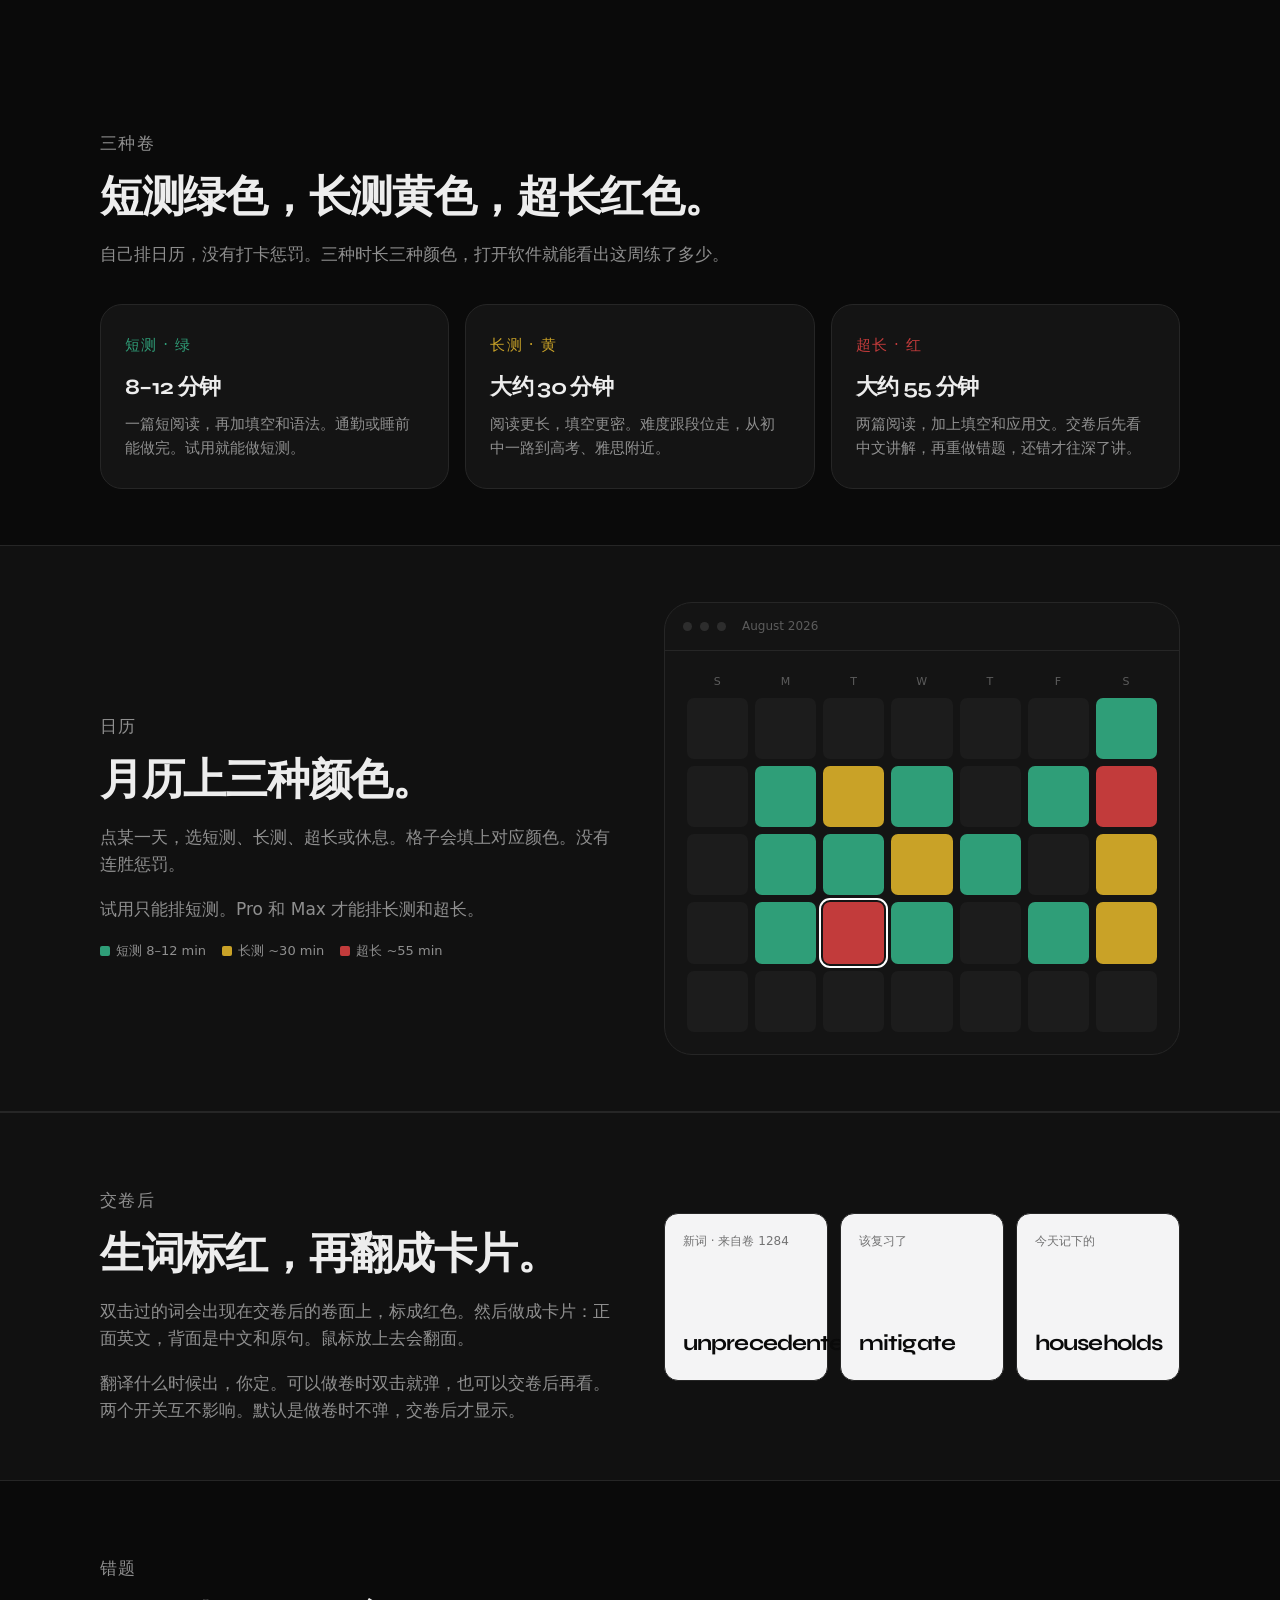
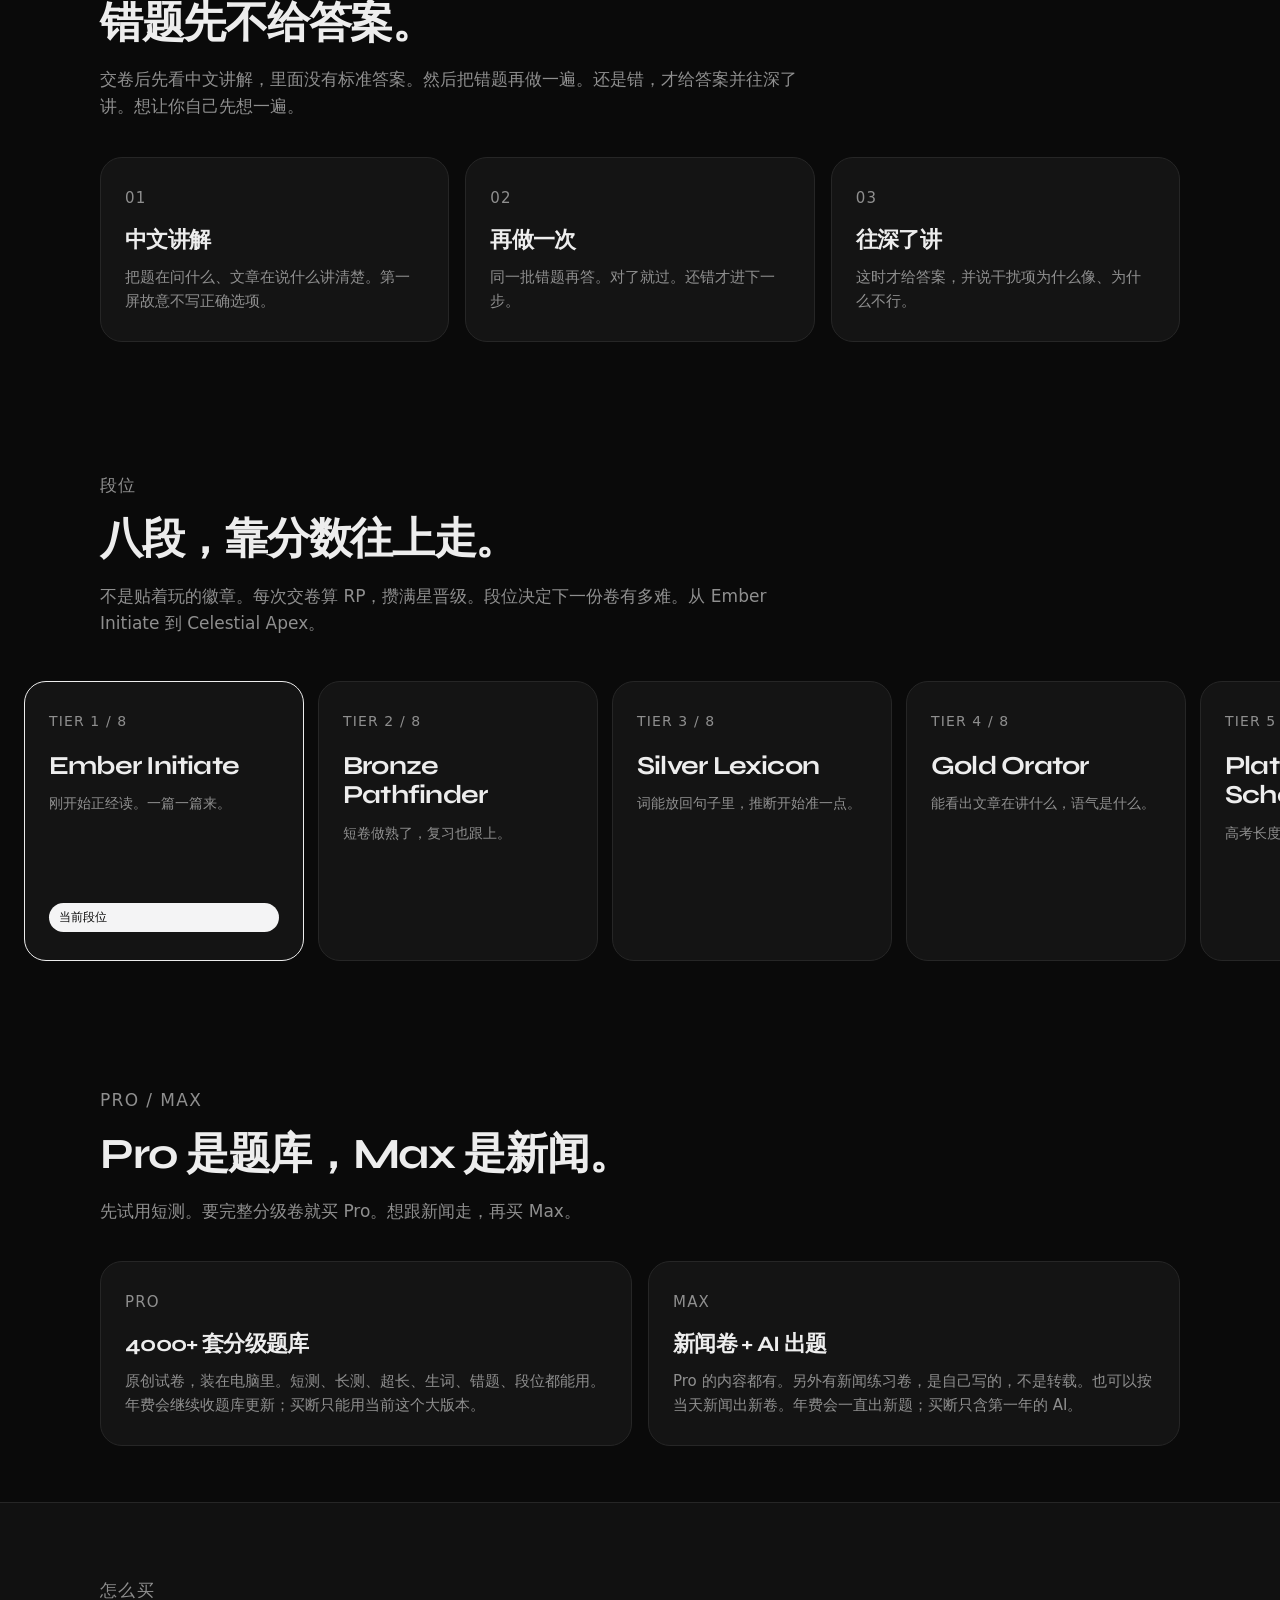
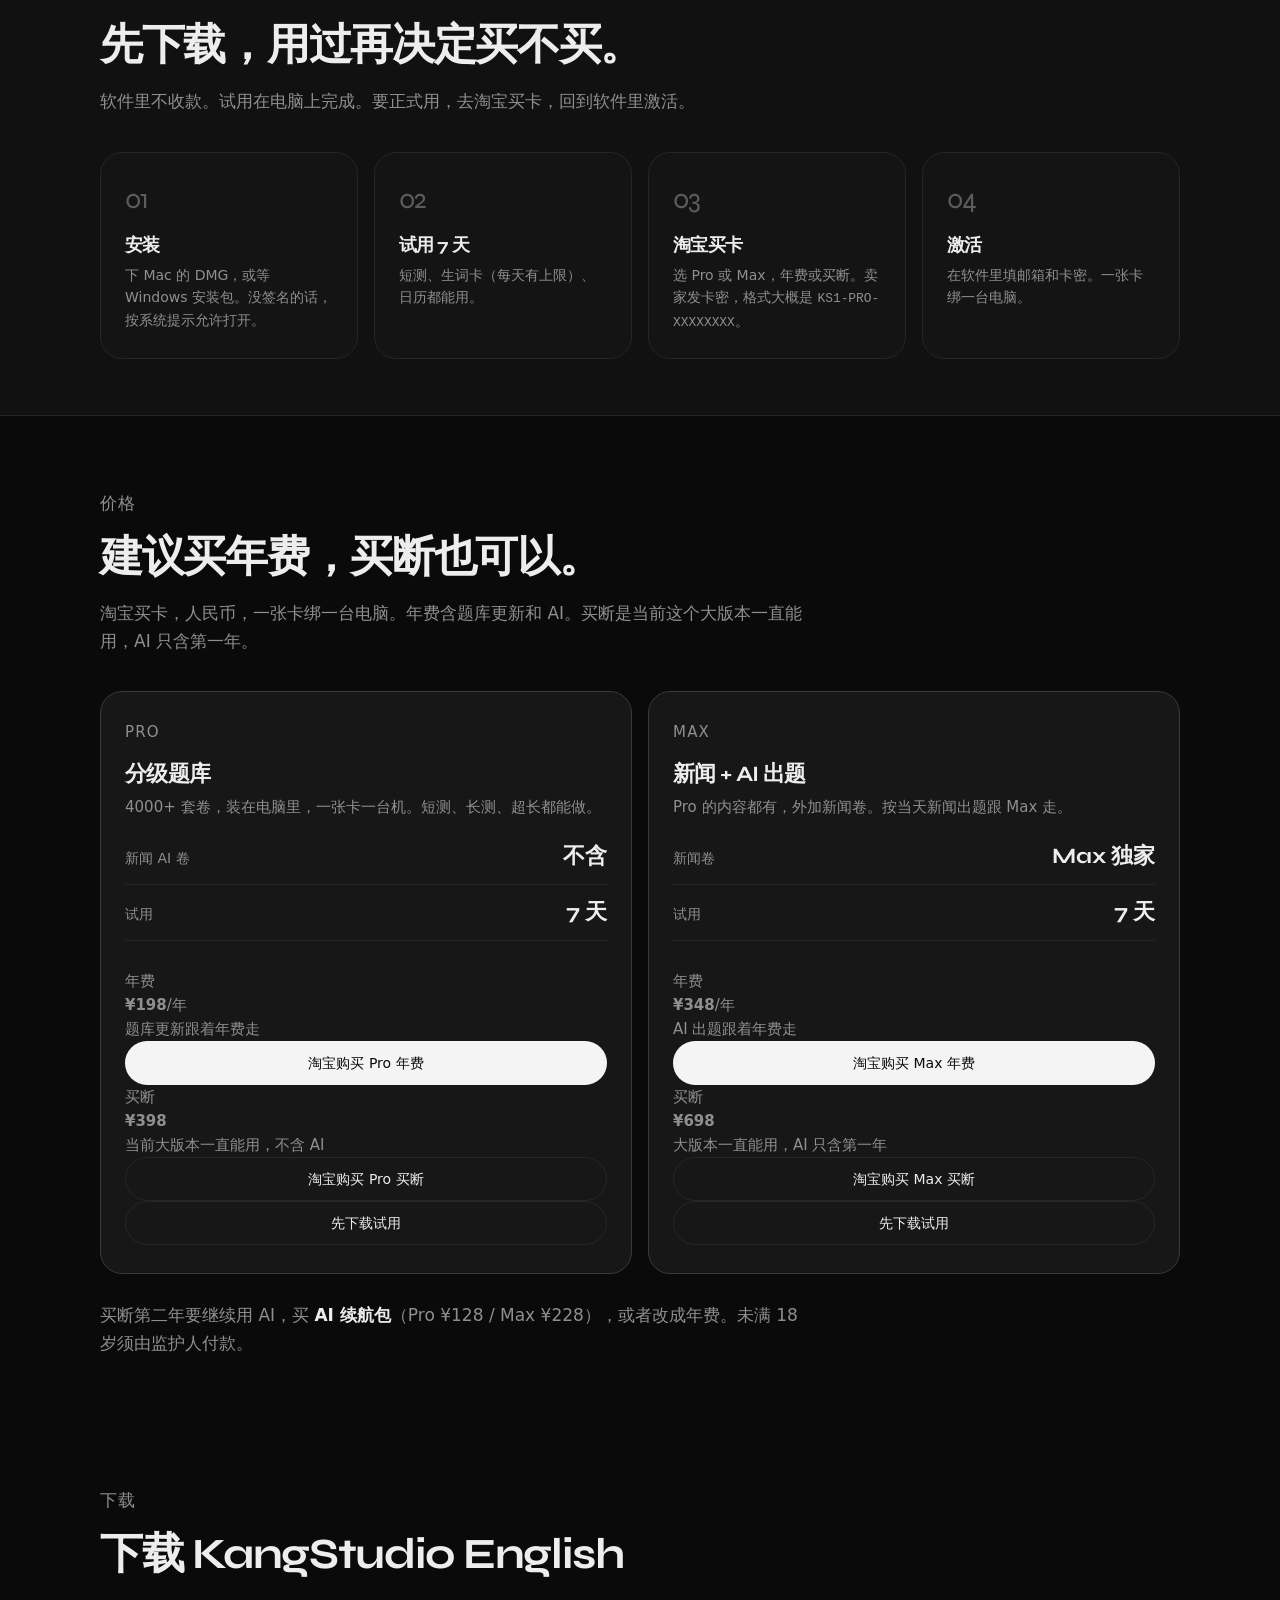
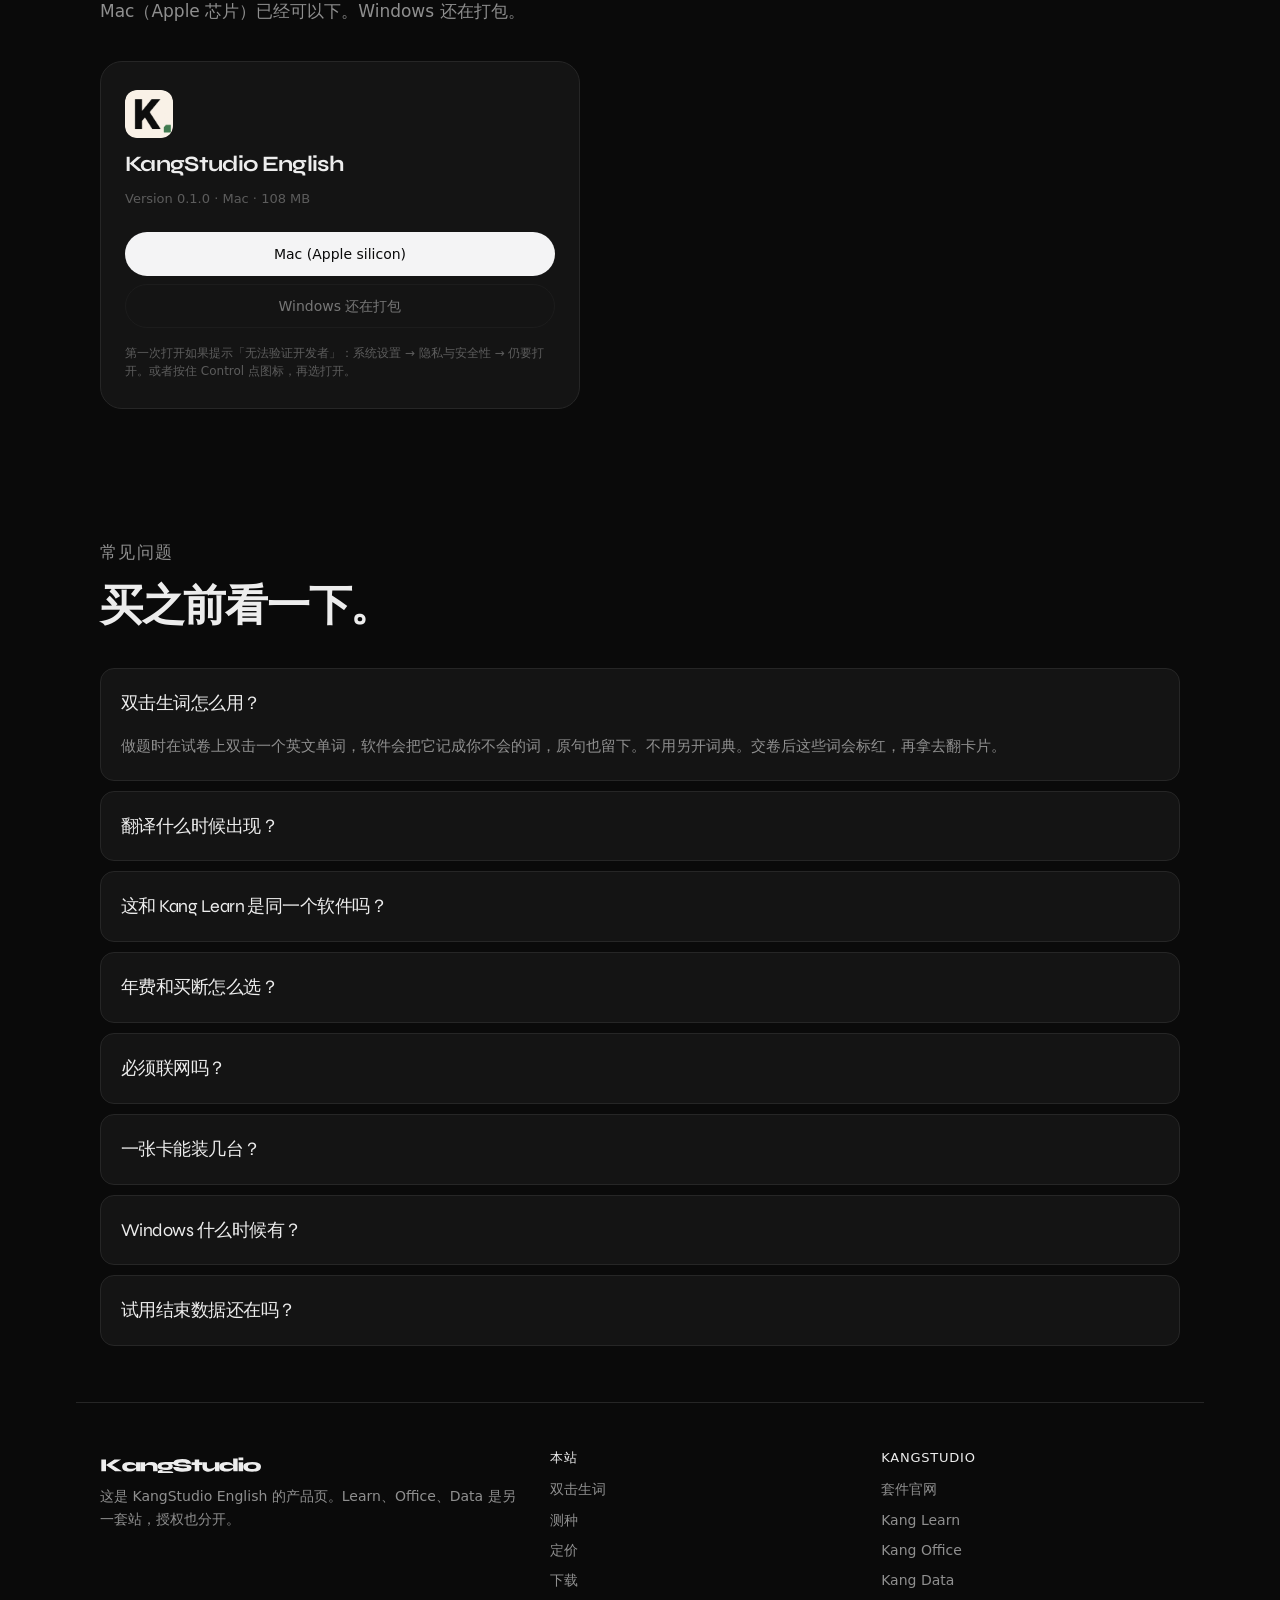
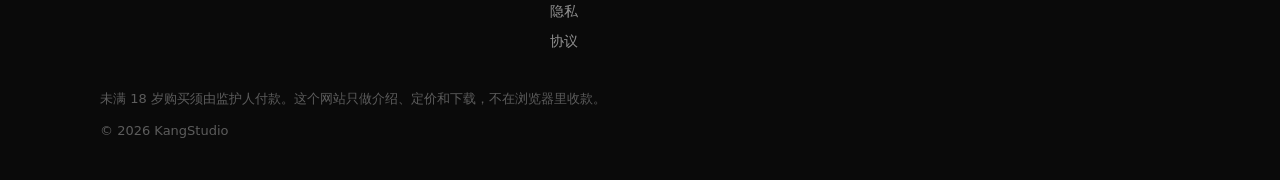
==== commit 2abb061e: "Show annual and buyout as separate choices in each tier card." ====
--- a/index.html
+++ b/index.html
@@ -385,81 +385,58 @@
         <p>淘宝买卡，人民币，一张卡绑一台电脑。年费含题库更新和 AI。买断是当前这个大版本一直能用，AI 只含第一年。</p>
       </div>
 
-      <div class="price-board">
-        <input class="sr-only" type="radio" name="price-mode" id="mode-annual" checked>
-        <input class="sr-only" type="radio" name="price-mode" id="mode-buyout">
-        <div class="price-switch">
-          <label for="mode-annual">年费</label>
-          <label for="mode-buyout">买断</label>
-        </div>
-
-        <div class="pricing-grid">
-          <article class="card price-card featured">
-            <p class="card-kicker">Pro</p>
-            <div class="price-pane price-pane-annual">
-              <h3>分级题库</h3>
-              <p class="price-note">4000+ 套卷，装在电脑里，一张卡一台机</p>
-              <ul class="price-list">
-                <li><span>年费</span><strong>¥198/年</strong></li>
-                <li><span>短 / 长 / 超长</span><strong>全部解锁</strong></li>
-                <li><span>试用</span><strong>7 天</strong></li>
-                <li><span>新闻 AI 卷</span><strong>不含</strong></li>
-              </ul>
-              <div class="price-actions">
-                <a class="btn btn-ghost btn-block" href="#download">先下载试用</a>
-                <a class="btn btn-solid btn-block buy-link" id="buy-pro" href="#" rel="noopener">淘宝购买 Pro 年费</a>
-              </div>
-            </div>
-            <div class="price-pane price-pane-buyout">
-              <h3>当前大版本</h3>
-              <p class="price-note">当前这个大版本可以一直用，不含 AI</p>
-              <ul class="price-list">
-                <li><span>买断</span><strong>¥398</strong></li>
-                <li><span>题库</span><strong>本版本内可用</strong></li>
-                <li><span>试用</span><strong>7 天</strong></li>
-                <li><span>AI</span><strong>不含</strong></li>
-              </ul>
-              <div class="price-actions">
-                <a class="btn btn-ghost btn-block" href="#download">先下载试用</a>
-                <a class="btn btn-solid btn-block buy-link" id="buy-pro-buyout" href="#" rel="noopener">淘宝购买 Pro 买断</a>
-              </div>
-            </div>
-          </article>
-
-          <article class="card price-card featured">
-            <p class="card-kicker">Max</p>
-            <div class="price-pane price-pane-annual">
-              <h3>新闻 + AI 出题</h3>
-              <p class="price-note">含 Pro 全部内容，外加新闻卷</p>
-              <ul class="price-list">
-                <li><span>年费</span><strong>¥348/年</strong></li>
-                <li><span>Pro 题库</span><strong>包含</strong></li>
-                <li><span>新闻卷</span><strong>Max 独家</strong></li>
-                <li><span>AI 出题</span><strong>跟着年费走</strong></li>
-              </ul>
-              <div class="price-actions">
-                <a class="btn btn-ghost btn-block" href="#download">先下载试用</a>
-                <a class="btn btn-solid btn-block buy-link" id="buy-max" href="#" rel="noopener">淘宝购买 Max 年费</a>
-              </div>
-            </div>
-            <div class="price-pane price-pane-buyout">
-              <h3>当前大版本 + 第一年 AI</h3>
-              <p class="price-note">大版本一直能用，AI 只含第一年</p>
-              <ul class="price-list">
-                <li><span>买断</span><strong>¥698</strong></li>
-                <li><span>Pro 题库</span><strong>包含</strong></li>
-                <li><span>试用</span><strong>7 天</strong></li>
-                <li><span>AI</span><strong>仅第一年</strong></li>
-              </ul>
-              <div class="price-actions">
-                <a class="btn btn-ghost btn-block" href="#download">先下载试用</a>
-                <a class="btn btn-solid btn-block buy-link" id="buy-max-buyout" href="#" rel="noopener">淘宝购买 Max 买断</a>
-              </div>
-            </div>
-          </article>
-        </div>
-        <p class="lede price-foot">第二年要继续用 AI，买 <strong>AI 续航包</strong>（Pro ¥128 / Max ¥228），或者改成年费。未满 18 岁须由监护人付款。</p>
-      </div>
+      <div class="pricing-grid">
+        <article class="card price-card featured">
+          <p class="card-kicker">Pro</p>
+          <h3>分级题库</h3>
+          <p class="price-note">4000+ 套卷，装在电脑里，一张卡一台机。短测、长测、超长都能做。</p>
+          <ul class="price-list">
+            <li><span>新闻 AI 卷</span><strong>不含</strong></li>
+            <li><span>试用</span><strong>7 天</strong></li>
+          </ul>
+          <div class="price-plans">
+            <div class="price-plan is-lead">
+              <p class="price-plan-kicker">年费</p>
+              <p class="price-plan-sum"><strong>¥198</strong><span>/年</span></p>
+              <p class="price-plan-note">题库更新跟着年费走</p>
+              <a class="btn btn-solid btn-block buy-link" id="buy-pro" href="#" rel="noopener">淘宝购买 Pro 年费</a>
+            </div>
+            <div class="price-plan">
+              <p class="price-plan-kicker">买断</p>
+              <p class="price-plan-sum"><strong>¥398</strong></p>
+              <p class="price-plan-note">当前大版本一直能用，不含 AI</p>
+              <a class="btn btn-ghost btn-block buy-link" id="buy-pro-buyout" href="#" rel="noopener">淘宝购买 Pro 买断</a>
+            </div>
+          </div>
+          <a class="btn btn-ghost btn-block" href="#download">先下载试用</a>
+        </article>
+
+        <article class="card price-card featured">
+          <p class="card-kicker">Max</p>
+          <h3>新闻 + AI 出题</h3>
+          <p class="price-note">Pro 的内容都有，外加新闻卷。按当天新闻出题跟 Max 走。</p>
+          <ul class="price-list">
+            <li><span>新闻卷</span><strong>Max 独家</strong></li>
+            <li><span>试用</span><strong>7 天</strong></li>
+          </ul>
+          <div class="price-plans">
+            <div class="price-plan is-lead">
+              <p class="price-plan-kicker">年费</p>
+              <p class="price-plan-sum"><strong>¥348</strong><span>/年</span></p>
+              <p class="price-plan-note">AI 出题跟着年费走</p>
+              <a class="btn btn-solid btn-block buy-link" id="buy-max" href="#" rel="noopener">淘宝购买 Max 年费</a>
+            </div>
+            <div class="price-plan">
+              <p class="price-plan-kicker">买断</p>
+              <p class="price-plan-sum"><strong>¥698</strong></p>
+              <p class="price-plan-note">大版本一直能用，AI 只含第一年</p>
+              <a class="btn btn-ghost btn-block buy-link" id="buy-max-buyout" href="#" rel="noopener">淘宝购买 Max 买断</a>
+            </div>
+          </div>
+          <a class="btn btn-ghost btn-block" href="#download">先下载试用</a>
+        </article>
+      </div>
+      <p class="lede price-foot">买断第二年要继续用 AI，买 <strong>AI 续航包</strong>（Pro ¥128 / Max ¥228），或者改成年费。未满 18 岁须由监护人付款。</p>
     </section>
 
     <section class="section" id="download">
--- a/styles.css
+++ b/styles.css
@@ -834,22 +834,61 @@
   gap: 16px;
 }
 
-.price-lane {
-  margin: 36px 0 14px;
-  color: var(--faint);
-  font-size: 12px;
-  letter-spacing: 0.08em;
-  text-transform: uppercase;
-}
-
-.price-lane:first-of-type {
-  margin-top: 0;
+.price-switch {
+  display: inline-flex;
+  margin: 0 0 24px;
+  padding: 4px;
+  border: 1px solid var(--line);
+  border-radius: 999px;
+  background: var(--bg-elevated);
+}
+
+.price-switch label {
+  min-width: 88px;
+  padding: 8px 18px;
+  border-radius: 999px;
+  color: var(--muted);
+  font-size: 14px;
+  text-align: center;
+  cursor: pointer;
+}
+
+#mode-annual:checked ~ .price-switch label[for="mode-annual"],
+#mode-buyout:checked ~ .price-switch label[for="mode-buyout"] {
+  background: var(--solid);
+  color: var(--solid-text);
+}
+
+.price-pane {
+  display: flex;
+  flex-direction: column;
+  flex: 1;
+}
+
+.price-pane-buyout {
+  display: none;
+}
+
+#mode-buyout:checked ~ .pricing-grid .price-pane-annual {
+  display: none;
+}
+
+#mode-buyout:checked ~ .pricing-grid .price-pane-buyout {
+  display: flex;
+}
+
+.price-foot {
+  margin-top: 28px;
 }
 
 .price-card {
   display: flex;
   flex-direction: column;
   min-height: 100%;
+}
+
+.price-card h3 {
+  margin-bottom: 8px;
 }
 
 .price-note {
